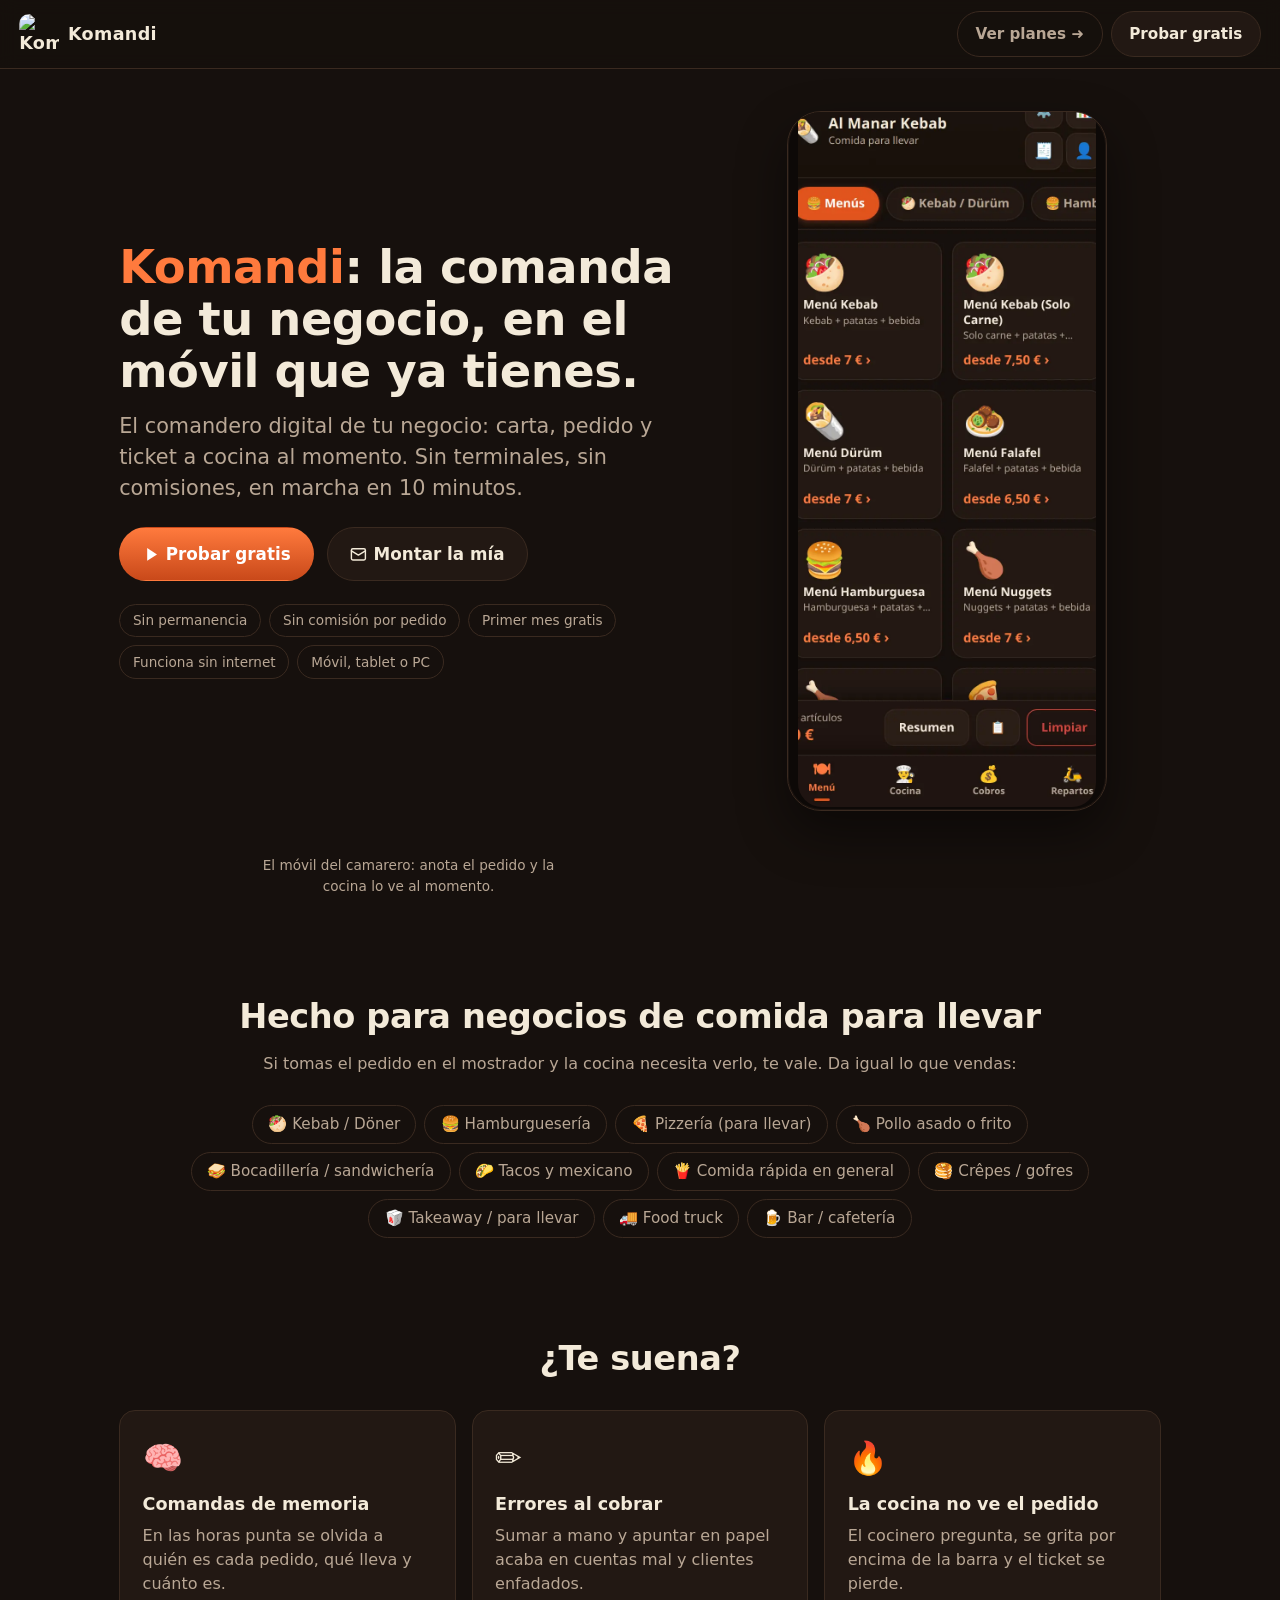
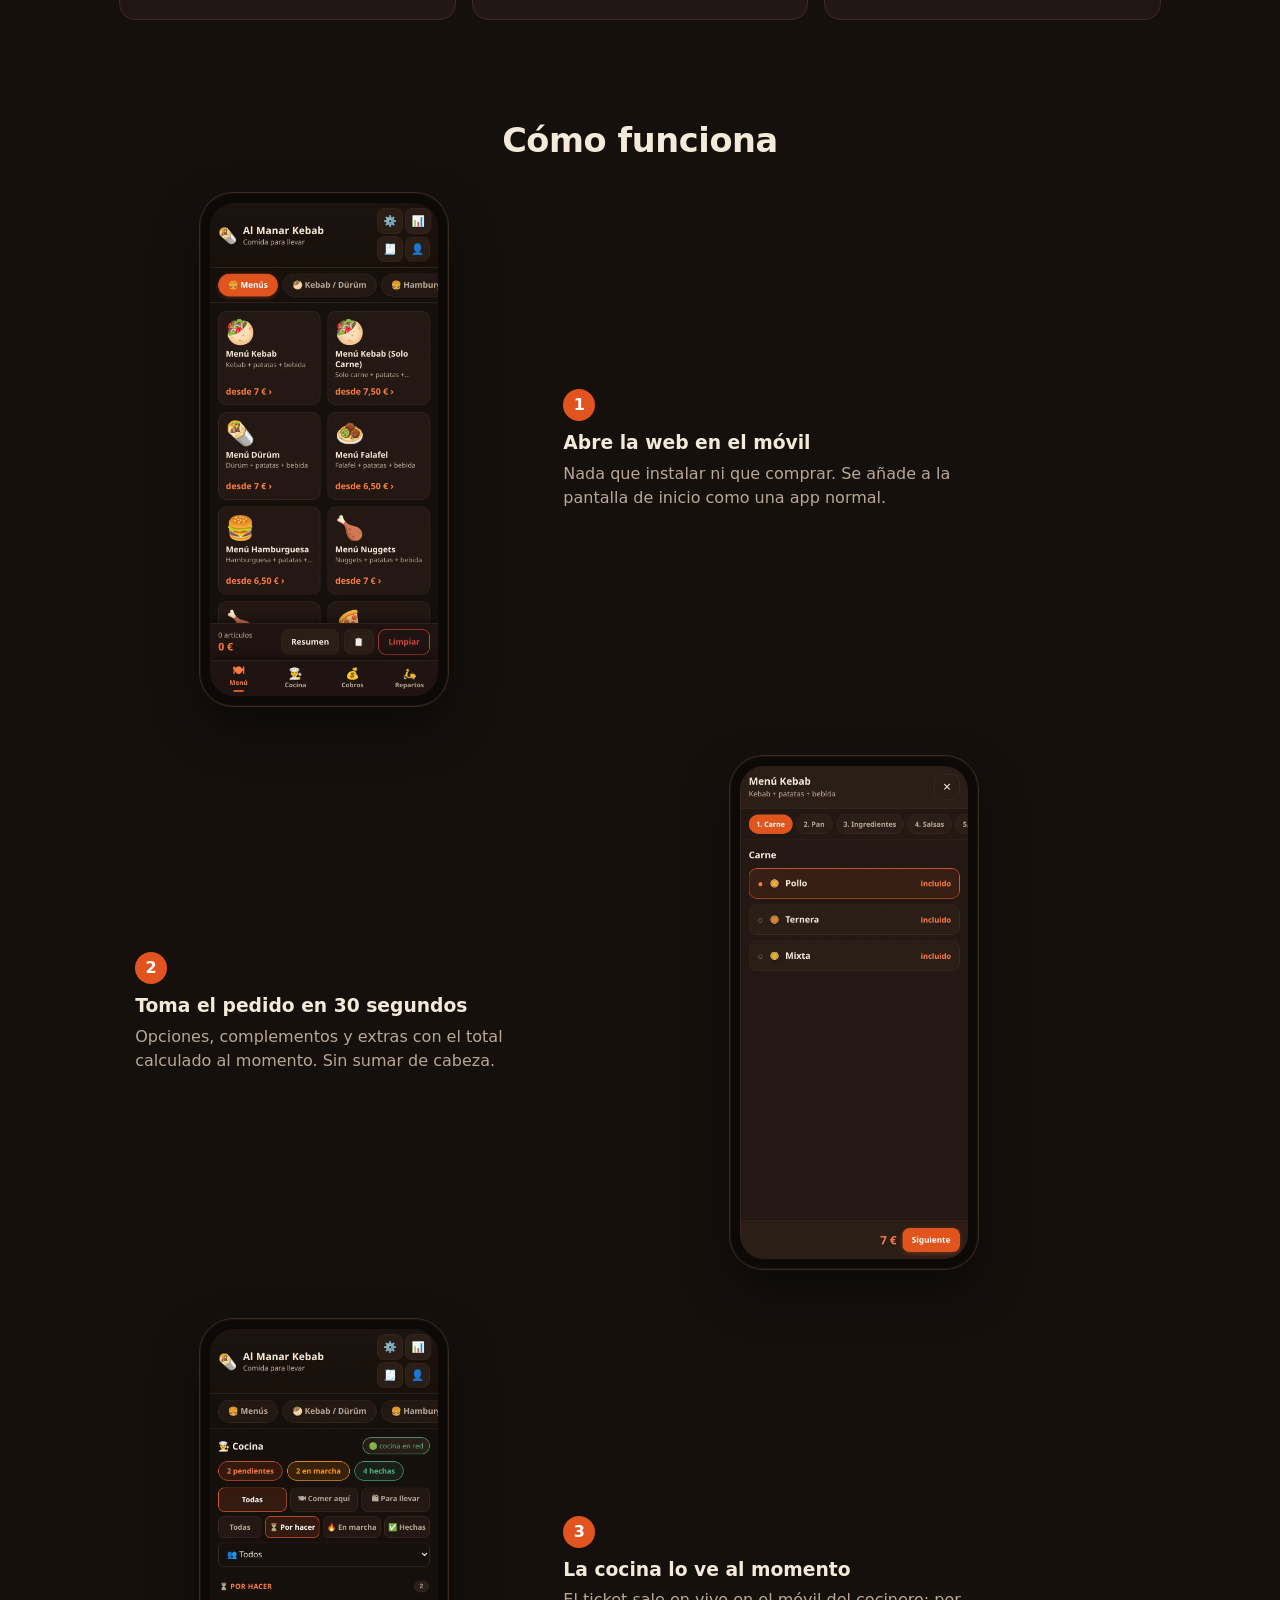
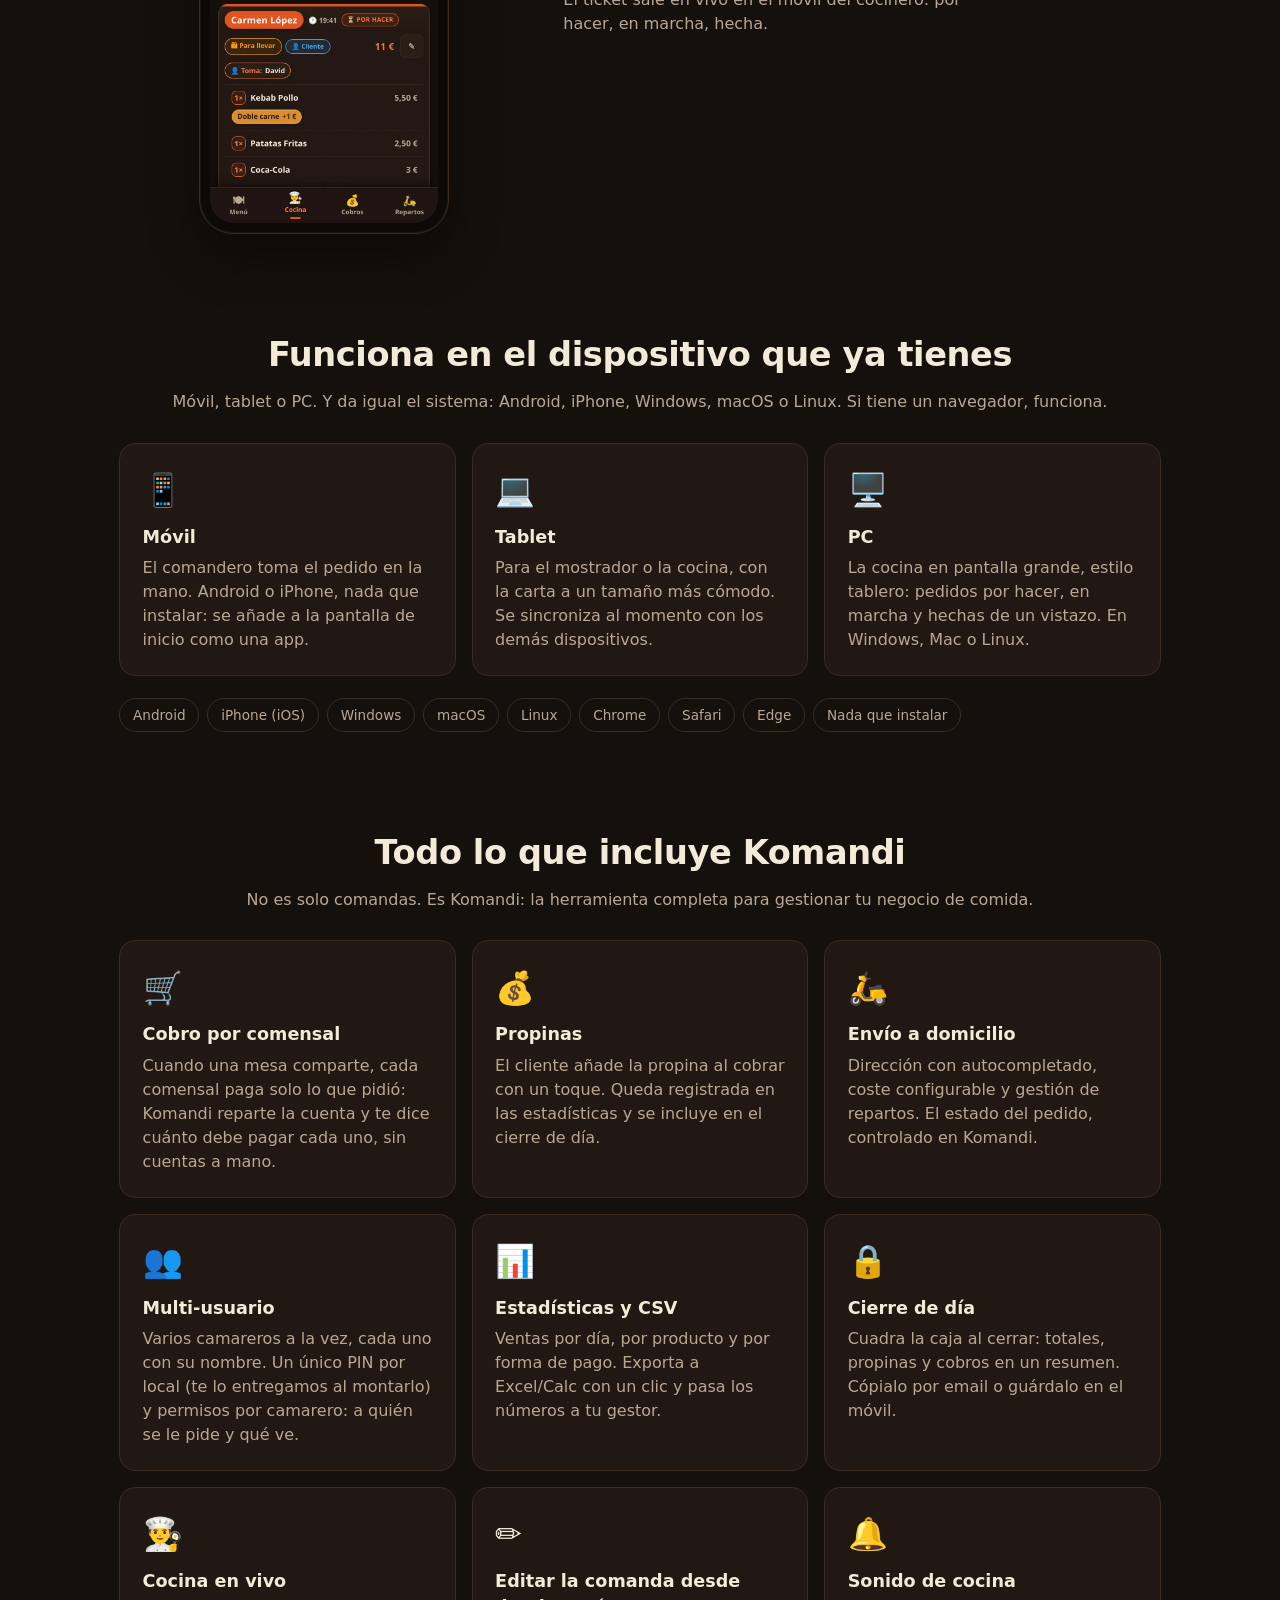
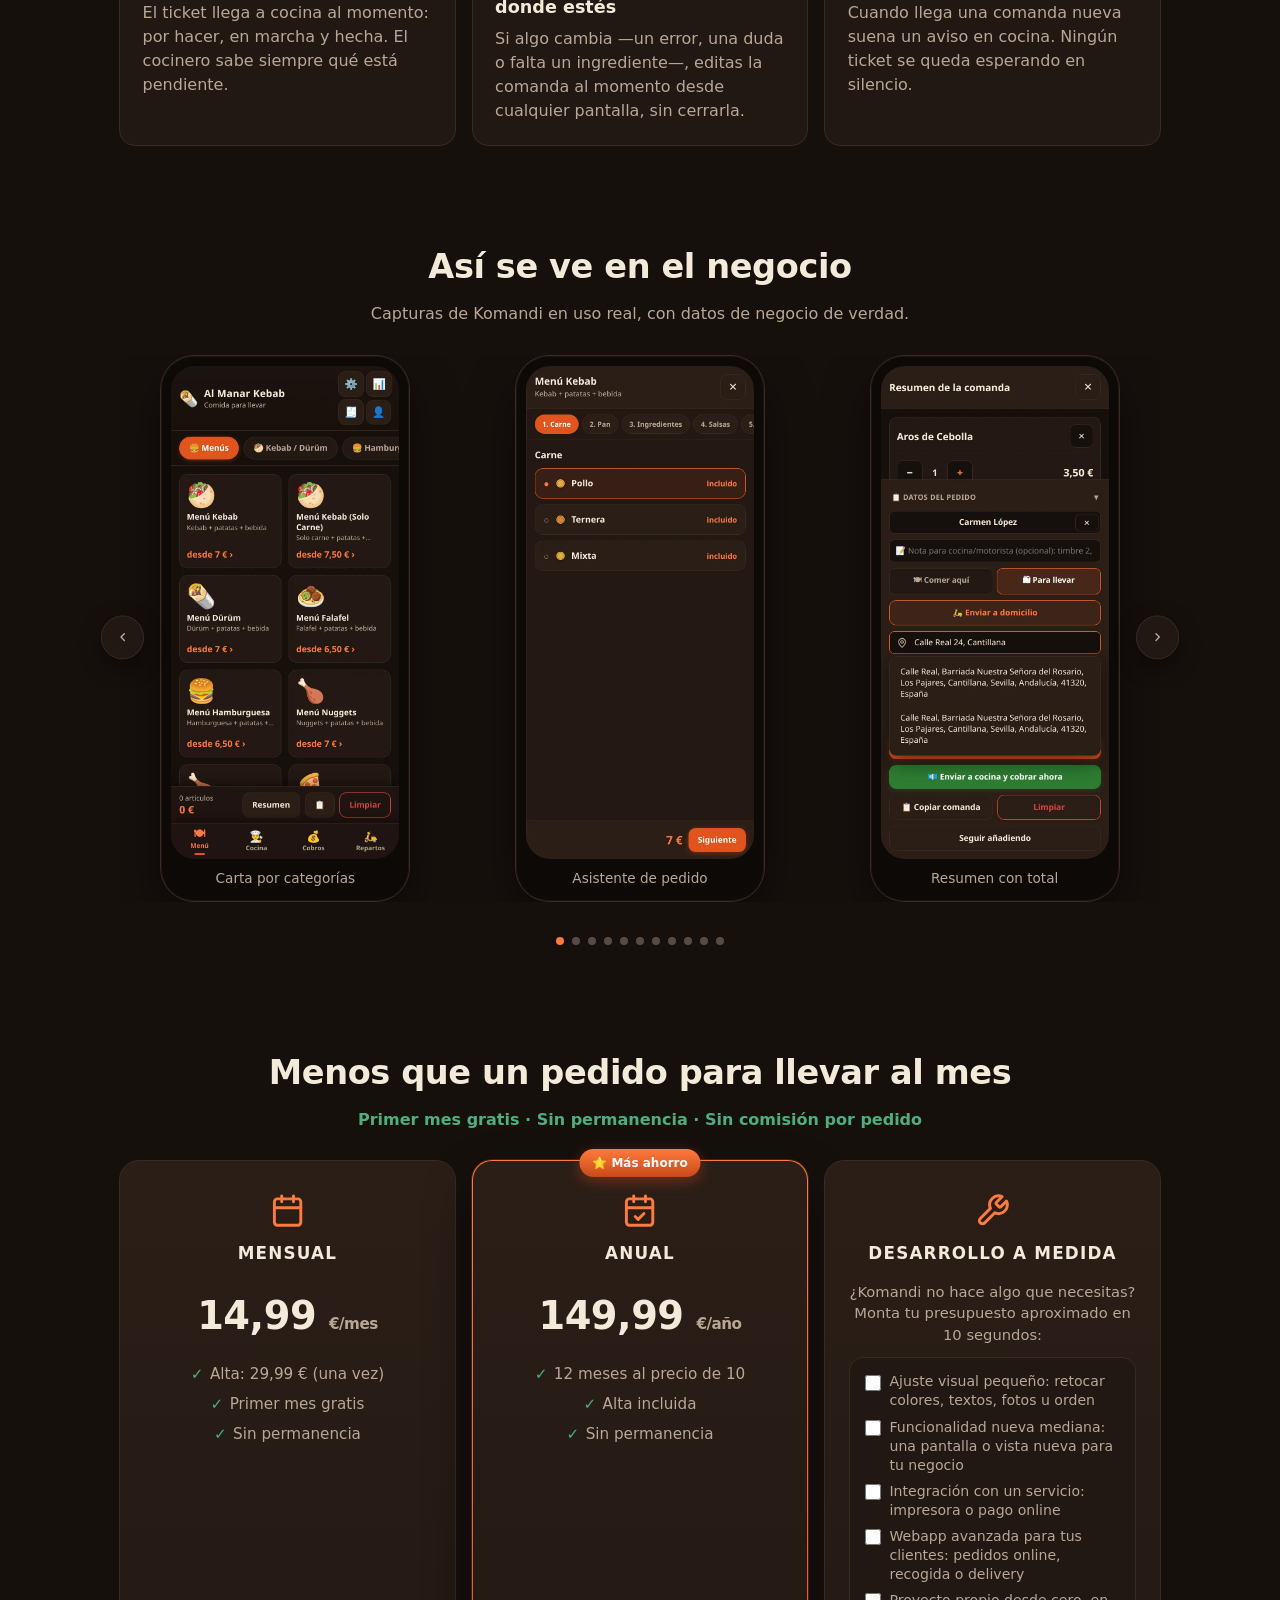
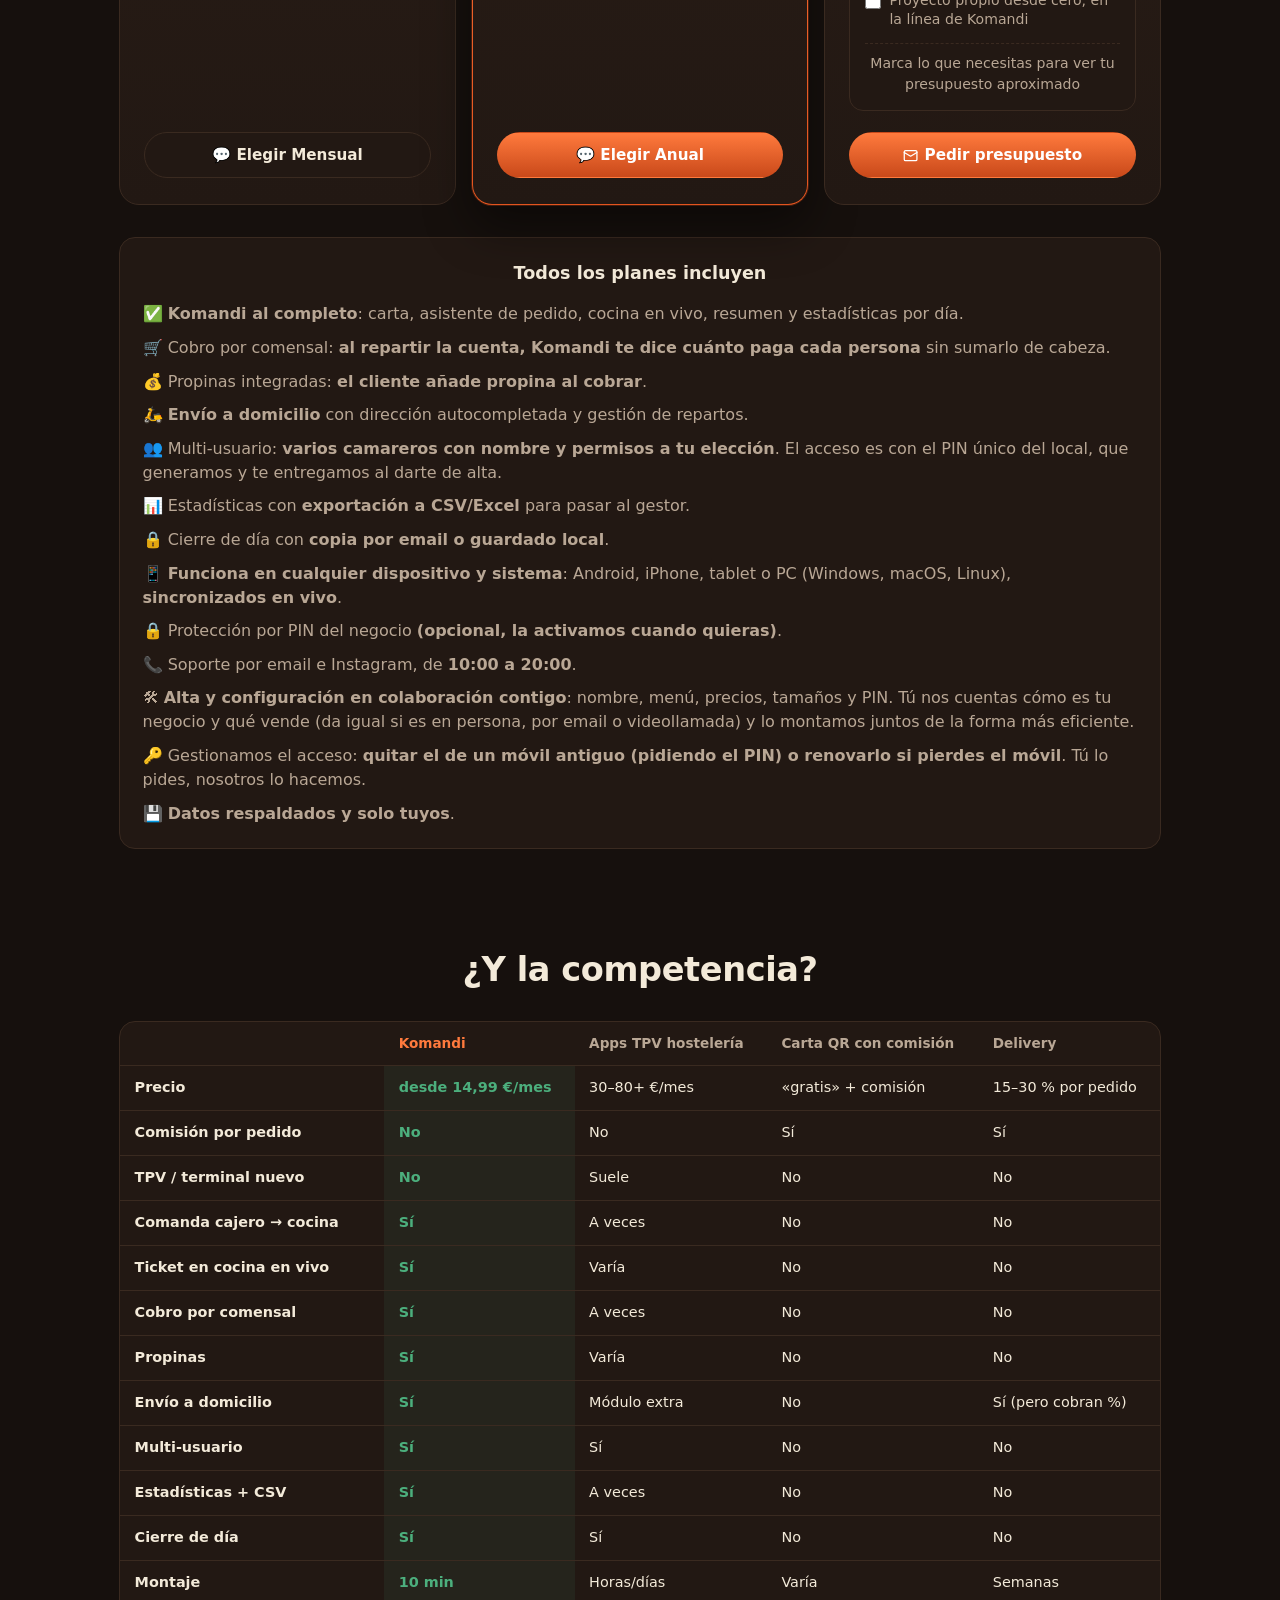
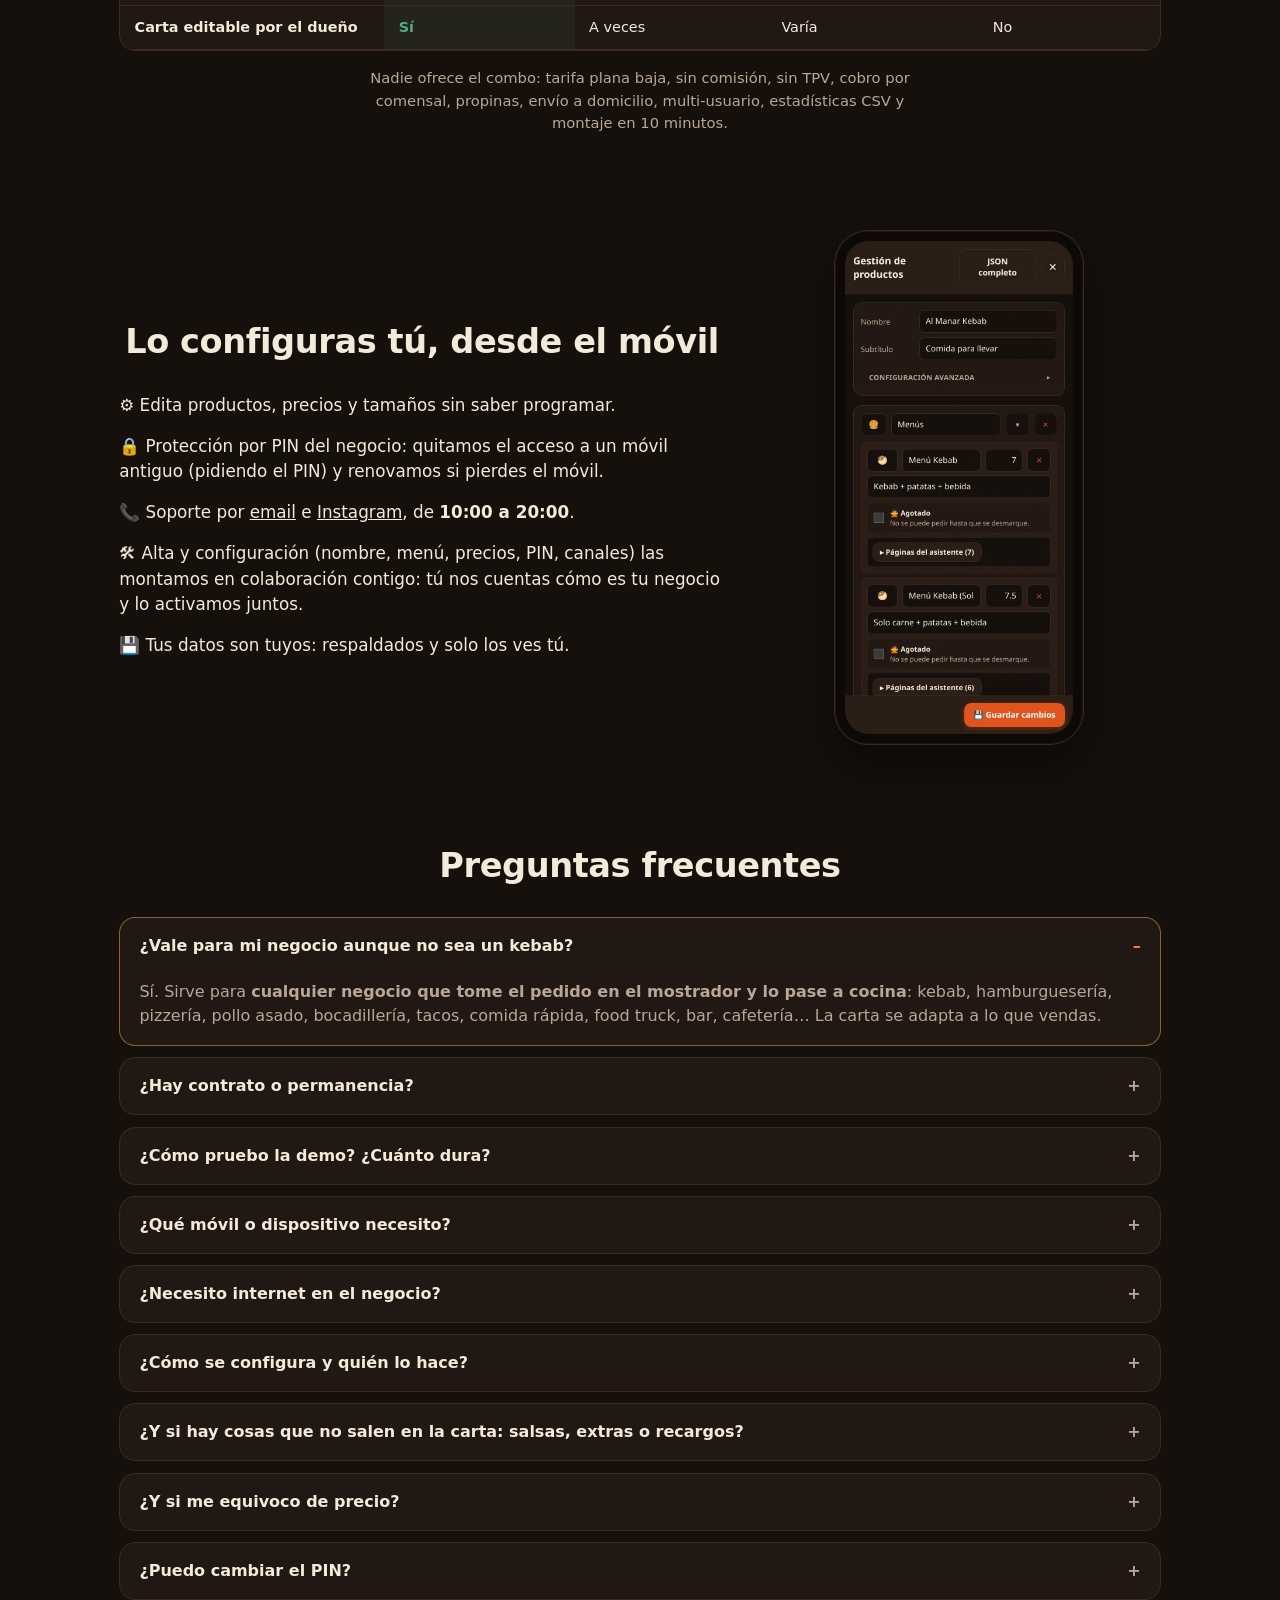
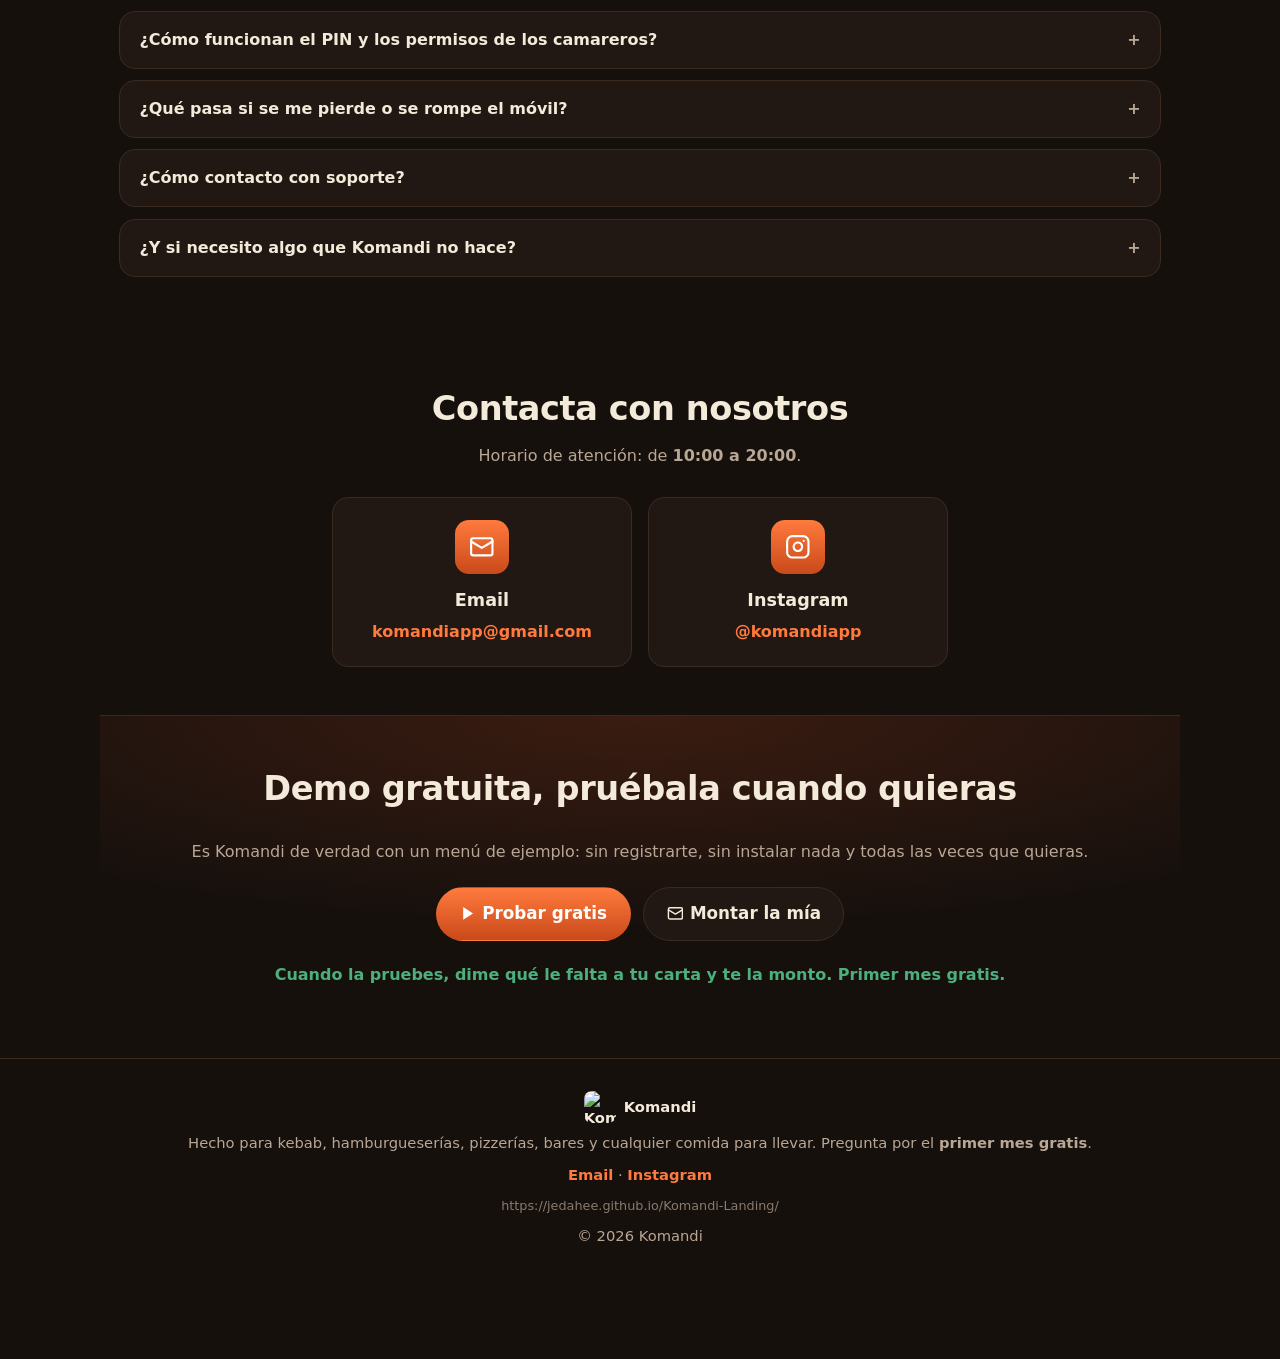
==== index.html @ 66a8d63b "fix(landing): el marco recorta arriba (~40px, tapa barra de estado) y apenas abajo (~8px); la frase " ====
<!DOCTYPE html>
<html lang="es">
<head>
<meta charset="utf-8">
<meta name="viewport" content="width=device-width, initial-scale=1">
<meta name="description" content="Komandi: app de comandas para comida para llevar — kebab, hamburgueserías, pizzerías, bares y más. Pide desde el móvil que ya tienes, la cocina ve el ticket al momento. Sin terminales, sin comisiones, 1er mes gratis. Planes desde 14,99 €/mes.">
<meta name="theme-color" content="#16100d">
<meta name="robots" content="index, follow, max-image-preview:large">
<meta name="author" content="Komandi">
<title>Komandi · Comandas de tu negocio en el móvil que ya tienes</title>
<link rel="manifest" href="manifest.webmanifest">
<meta name="mobile-web-app-capable" content="yes">
<meta name="apple-mobile-web-app-capable" content="yes">
<meta name="apple-mobile-web-app-status-bar-style" content="black-translucent">
<meta name="apple-mobile-web-app-title" content="Komandi">
<meta property="og:type" content="product">
<meta property="og:site_name" content="Komandi">
<meta property="og:locale" content="es_ES">
<meta property="og:title" content="Komandi · Comandas de tu negocio en el móvil que ya tienes">
<meta property="og:description" content="App de comandas para comercios de barrio: kebab, hamburgueserías, pizzerías, bares. Carta, pedido y ticket a cocina al momento. Sin terminales, sin comisiones, primer mes gratis. Planes desde 14,99 €/mes.">
<meta property="og:url" content="https://jedahee.github.io/Komandi-Landing/">
<meta property="og:image" content="https://jedahee.github.io/Komandi-Landing/assets/logo-big.png">
<meta property="og:image:width" content="512">
<meta property="og:image:height" content="512">
<meta property="og:image:alt" content="Logo de Komandi: app de comandas para kebab, hamburgueserías, pizzerías y bares">
<meta property="og:price:amount" content="14.99">
<meta property="og:price:currency" content="EUR">
<meta property="og:product:availability" content="in stock">
<meta name="twitter:card" content="summary">
<meta name="twitter:title" content="Komandi · Comandas de tu negocio en el móvil que ya tienes">
<meta name="twitter:description" content="App de comandas para kebab, hamburgueserías, pizzerías, bares. Sin terminales, sin comisiones, primer mes gratis. Planes desde 14,99 €/mes.">
<meta name="twitter:image" content="https://jedahee.github.io/Komandi-Landing/assets/logo-big.png">
<meta name="twitter:image:alt" content="Logo de Komandi: app de comandas para kebab, hamburgueserías, pizzerías y bares">
<link rel="canonical" href="https://jedahee.github.io/Komandi-Landing/">
<link rel="alternate" hreflang="es" href="https://jedahee.github.io/Komandi-Landing/">
<link rel="alternate" hreflang="x-default" href="https://jedahee.github.io/Komandi-Landing/">
<link rel="icon" type="image/png" sizes="192x192" href="assets/favicon.png">
<link rel="apple-touch-icon" href="assets/favicon.png">
<link rel="stylesheet" href="styles.css">
<link rel="stylesheet" href="assets/vendor/swiper/swiper-bundle.min.css">
<script type="application/ld+json">
{
  "@context": "https://schema.org",
  "@graph": [
    {
      "@type": "WebSite",
      "@id": "https://jedahee.github.io/Komandi-Landing/#website",
      "url": "https://jedahee.github.io/Komandi-Landing/",
      "name": "Komandi",
      "description": "App de comandas para comida para llevar: kebab, hamburgueserías, pizzerías, bares y más.",
      "inLanguage": "es"
    },
    {
      "@type": "Organization",
      "@id": "https://jedahee.github.io/Komandi-Landing/#organizacion",
      "name": "Komandi",
      "url": "https://jedahee.github.io/Komandi-Landing/",
      "logo": "https://jedahee.github.io/Komandi-Landing/assets/logo.png",
      "contactPoint": [
        {
          "@type": "ContactPoint",
          "contactType": "sales",
          "email": "komandiapp@gmail.com",
          "availableLanguage": ["es"]
        }
      ]
    },
    {
      "@type": "SoftwareApplication",
      "@id": "https://jedahee.github.io/Komandi-Landing/#app",
      "name": "Komandi",
      "applicationCategory": "BusinessApplication",
      "operatingSystem": "Android, iOS, Windows, macOS, Linux",
      "browserRequirements": "Requiere un navegador web moderno",
      "description": "App de comandas para negocios de comida para llevar: kebab, hamburgueserías, pizzerías, bares. Carta, asistente de pedido, cocina en vivo, resumen y estadísticas por día.",
      "offers": {
        "@type": "Offer",
        "price": "14.99",
        "priceCurrency": "EUR",
        "priceValidUntil": "2027-12-31",
        "availability": "https://schema.org/InStock"
      }
    },
    {
      "@type": "Product",
      "@id": "https://jedahee.github.io/Komandi-Landing/#producto",
      "name": "Komandi — comandas para tu negocio",
      "description": "App de comandas para kebab, hamburgueserías, pizzerías, bares. Carta, pedido y ticket a cocina al momento. Sin terminales, sin comisiones, primer mes gratis.",
      "image": "https://jedahee.github.io/Komandi-Landing/assets/logo.png",
      "brand": { "@type": "Brand", "name": "Komandi" },
      "offers": {
        "@type": "AggregateOffer",
        "priceCurrency": "EUR",
        "lowPrice": "14.99",
        "highPrice": "149.99",
        "offerCount": "2",
        "availability": "https://schema.org/InStock",
        "priceValidUntil": "2027-12-31",
        "offers": [
          {
            "@type": "Offer",
            "name": "Plan Mensual",
            "price": "14.99",
            "priceCurrency": "EUR",
            "priceValidUntil": "2027-12-31",
            "availability": "https://schema.org/InStock",
            "description": "14,99 €/mes, alta 29,99 € una vez, primer mes gratis, sin permanencia."
          },
          {
            "@type": "Offer",
            "name": "Plan Anual",
            "price": "149.99",
            "priceCurrency": "EUR",
            "priceValidUntil": "2027-12-31",
            "availability": "https://schema.org/InStock",
            "description": "149,99 €/año: 12 meses al precio de 10, alta incluida, sin permanencia."
          }
        ]
      }
    },
    {
      "@type": "FAQPage",
      "@id": "https://jedahee.github.io/Komandi-Landing/#faq",
      "mainEntity": [
        {
          "@type": "Question",
          "name": "¿Vale para mi negocio aunque no sea un kebab?",
          "acceptedAnswer": { "@type": "Answer", "text": "Sí. Sirve para cualquier negocio que tome el pedido en el mostrador y lo pase a cocina: kebab, hamburguesería, pizzería, pollo asado, bocadillería, tacos, comida rápida, food truck, bar, cafetería… La carta se adapta a lo que vendas." }
        },
        {
          "@type": "Question",
          "name": "¿Cómo pruebo la demo? ¿Cuánto dura?",
          "acceptedAnswer": { "@type": "Answer", "text": "Es una demo gratuita sin caducidad: entras cuando quieras, es Komandi real con un menú de ejemplo, funciona en el móvil, la tablet o el PC y no hay que registrarse. Cuando te guste, la montamos con tu carta." }
        },
        {
          "@type": "Question",
          "name": "¿Necesito internet en el negocio?",
          "acceptedAnswer": { "@type": "Answer", "text": "No para lo básico. Komandi funciona en modo local sin conexión: la carta, el pedido y el resumen siguen funcionando. Con internet, las pantallas de cajero y cocina se sincronizan en vivo. Si la cocina está en otro dispositivo y no hay red, las comandas quedan guardadas en el de caja hasta que vuelva la conexión." }
        },
        {
          "@type": "Question",
          "name": "¿Qué móvil o dispositivo necesito?",
          "acceptedAnswer": { "@type": "Answer", "text": "Cualquiera con Chrome, Safari o Edge: Android, iPhone, tablet, o un PC con Windows, macOS o Linux. Se abre en el navegador y se añade a la pantalla de inicio como una app normal, sin pasar por la tienda de aplicaciones." }
        },
        {
          "@type": "Question",
          "name": "¿Cómo se configura y quién lo hace?",
          "acceptedAnswer": { "@type": "Answer", "text": "Al darte de alta montamos todo contigo: nombre, menú, precios, tamaños, PIN y enlaces. Tú nos cuentas qué vende tu negocio (en persona si podemos acercarnos, o por email o videollamada si estás lejos) y te ayudamos a dejarlo bien montado. Después, el menú lo editas tú mismo desde el ⚙️ del móvil. Para activar opciones de configuración (cambiar el PIN, quitar el acceso a un móvil, renovar por pérdida…), nos lo pides y lo hacemos al momento." }
        },
        {
          "@type": "Question",
          "name": "¿Y si hay cosas que no salen en la carta: salsas, extras o recargos?",
          "acceptedAnswer": { "@type": "Answer", "text": "Es lo habitual. En la carta no siempre aparecen todas las opciones posibles (salsas que se cobran, complementos, tamaños con recargo…), y ahí es donde más ayuda hace falta. Por eso el montaje lo hacemos juntos: te preguntamos por esas cosas que no están escritas, las reflejamos en Komandi y cobras todo lo que cobras en el mostrador. Si tienes dudas sobre cómo montar algo, te guiamos paso a paso." }
        },
        {
          "@type": "Question",
          "name": "¿Y si me equivoco de precio?",
          "acceptedAnswer": { "@type": "Answer", "text": "Lo cambias en 10 segundos desde el ⚙️ del móvil y la carta se actualiza al momento en todas las pantallas." }
        },
        {
          "@type": "Question",
          "name": "¿Puedo cambiar el PIN?",
          "acceptedAnswer": { "@type": "Answer", "text": "Sí, cuando quieras. Además revocamos el acceso de los móviles antiguos al instante, pidiendo el PIN." }
        },
        {
          "@type": "Question",
          "name": "¿Cómo funcionan el PIN y los permisos de los camareros?",
          "acceptedAnswer": { "@type": "Answer", "text": "Cada negocio tiene un único PIN, el código del local. Se genera automáticamente al darte de alta y te lo entregamos nosotros: tú decides con quién compartirlo (normalmente los empleados) para que puedan entrar. Además hay permisos por camarero: eliges a quién se le pide el PIN para abrir páginas sensibles como Estadísticas o Cobros, y a quién no, para que unos entren directos a trabajar mientras otros no pueden ver esas secciones." }
        },
        {
          "@type": "Question",
          "name": "¿Qué pasa si se me pierde o se rompe el móvil?",
          "acceptedAnswer": { "@type": "Answer", "text": "Nada. Los datos están respaldados. Nos pides la renovación, quitamos el acceso al móvil perdido y abres otro móvil con el PIN de la tienda." }
        },
        {
          "@type": "Question",
          "name": "¿Cómo contacto con soporte?",
          "acceptedAnswer": { "@type": "Answer", "text": "Por email o Instagram en horario de 10:00 a 20:00. Contestamos rápido y en español." }
        },
        {
          "@type": "Question",
          "name": "¿Y si necesito algo que Komandi no hace?",
          "acceptedAnswer": { "@type": "Answer", "text": "Te hacemos presupuesto aparte. Cuéntanos qué necesitas por email, lo valoramos y te damos un presupuesto cerrado antes de empezar. En la tarjeta de precios tienes una calculadora con un presupuesto aproximado." }
        },
        {
          "@type": "Question",
          "name": "¿Hay contrato o permanencia?",
          "acceptedAnswer": { "@type": "Answer", "text": "No. Sin permanencia, sin comisión por pedido y el primer mes es gratis." }
        }
      ]
    }
  ]
}
</script>
</head>
<body>

<a class="saltar" href="#precios">Saltar al contenido</a>

<header class="cab">
  <nav class="cab-nav" aria-label="Principal">
    <a class="brand" href="#inicio">
      <img src="assets/logo.png" alt="Komandi" width="40" height="40">
      <span id="nombre-marca">Komandi</span>
    </a>
    <div class="cab-ctas">
      <a class="btn btn-borde cab-planes" href="#precios">Ver planes ➜</a>
      <a class="btn" data-demo>Probar gratis</a>
    </div>
  </nav>
</header>

<!-- 1 · Hero -->
<section class="hero" id="inicio">
  <div class="hero-texto reveal-grupo">
    <h1 class="reveal"><span class="hero-marca">Komandi</span>: la comanda de tu negocio, en el móvil que ya tienes.</h1>
    <p class="sub reveal">El comandero digital de tu negocio: carta, pedido y ticket a cocina al momento. Sin terminales, sin comisiones, en marcha en 10 minutos.</p>
    <div class="ctas reveal">
      <a class="btn btn-primario btn-lg" data-demo><svg class="ico" viewBox="0 0 24 24" fill="currentColor" aria-hidden="true"><polygon points="6 3 20 12 6 21 6 3"></polygon></svg> Probar gratis</a>
      <a class="btn btn-borde btn-lg" data-email><svg class="ico" viewBox="0 0 24 24" fill="none" stroke="currentColor" stroke-width="2" stroke-linecap="round" stroke-linejoin="round" aria-hidden="true"><rect x="2" y="4" width="20" height="16" rx="2"></rect><path d="m22 7-10 6L2 7"></path></svg> Montar la mía</a>
    </div>
    <ul class="chips reveal" aria-label="Ventajas">
      <li>Sin permanencia</li>
      <li>Sin comisión por pedido</li>
      <li>Primer mes gratis</li>
      <li>Funciona sin internet</li>
      <li>Móvil, tablet o PC</li>
    </ul>
  </div>
  <figure class="tel hero-tel reveal">
    <video autoplay muted loop playsinline preload="auto"
           poster="assets/capturas/01-carta.webp?v=20260913"
           aria-label="Vídeo de demostración de Komandi: tomar un pedido en un móvil">
      <source src="assets/video/komandi-demo.mp4?v=20260916" type="video/mp4">
    </video>
  </figure>
  <p class="hero-tel-pie">El móvil del camarero: anota el pedido y la cocina lo ve al momento.</p>
</section>

<!-- 2 · Para qué negocios -->
<section class="seccion" id="negocios">
  <h2 class="reveal">Hecho para negocios de comida para llevar</h2>
  <p class="introduccion reveal">Si tomas el pedido en el mostrador y la cocina necesita verlo, te vale. Da igual lo que vendas:</p>
  <ul class="chips negocios reveal" aria-label="Tipos de negocio compatibles">
    <li>🥙 Kebab / Döner</li>
    <li>🍔 Hamburguesería</li>
    <li>🍕 Pizzería (para llevar)</li>
    <li>🍗 Pollo asado o frito</li>
    <li>🥪 Bocadillería / sandwichería</li>
    <li>🌮 Tacos y mexicano</li>
    <li>🍟 Comida rápida en general</li>
    <li>🥞 Crêpes / gofres</li>
    <li>🥡 Takeaway / para llevar</li>
    <li>🚚 Food truck</li>
    <li>🍺 Bar / cafetería</li>
  </ul>
</section>

<!-- 3 · Problema -->
<section class="seccion" id="problema">
  <h2>¿Te suena?</h2>
  <div class="grid3 reveal-grupo">
    <article class="card reveal">
      <div class="emoji">🧠</div>
      <h3>Comandas de memoria</h3>
      <p>En las horas punta se olvida a quién es cada pedido, qué lleva y cuánto es.</p>
    </article>
    <article class="card reveal">
      <div class="emoji">✏️</div>
      <h3>Errores al cobrar</h3>
      <p>Sumar a mano y apuntar en papel acaba en cuentas mal y clientes enfadados.</p>
    </article>
    <article class="card reveal">
      <div class="emoji">🔥</div>
      <h3>La cocina no ve el pedido</h3>
      <p>El cocinero pregunta, se grita por encima de la barra y el ticket se pierde.</p>
    </article>
  </div>
</section>

<!-- 4 · Cómo funciona -->
<section class="seccion" id="como">
  <h2>Cómo funciona</h2>
  <div class="pasos reveal-grupo">
    <article class="paso reveal">
      <figure class="tel">
        <img src="assets/capturas/01-carta.webp?v=20260913" alt="Pantalla de la carta por categorías" loading="lazy">
      </figure>
      <div class="paso-texto">
        <span class="paso-num">1</span>
        <h3>Abre la web en el móvil</h3>
        <p>Nada que instalar ni que comprar. Se añade a la pantalla de inicio como una app normal.</p>
      </div>
    </article>
    <article class="paso reveal">
      <figure class="tel">
        <img src="assets/capturas/02-wizard.webp?v=20260913" alt="Asistente de pedido: tamaño, carne y extras" loading="lazy">
      </figure>
      <div class="paso-texto">
        <span class="paso-num">2</span>
        <h3>Toma el pedido en 30 segundos</h3>
        <p>Opciones, complementos y extras con el total calculado al momento. Sin sumar de cabeza.</p>
      </div>
    </article>
    <article class="paso reveal">
      <figure class="tel">
        <img src="assets/capturas/04-cocina.webp?v=20260913" alt="Pestaña Cocina con tickets: por hacer, en marcha y completadas" loading="lazy">
      </figure>
      <div class="paso-texto">
        <span class="paso-num">3</span>
        <h3>La cocina lo ve al momento</h3>
        <p>El ticket sale en vivo en el móvil del cocinero: por hacer, en marcha, hecha.</p>
      </div>
    </article>
  </div>
</section>

<!-- 5 · Funciona en cualquier dispositivo -->
<section class="seccion" id="dispositivos">
  <h2>Funciona en el dispositivo que ya tienes</h2>
  <p class="introduccion">Móvil, tablet o PC. Y da igual el sistema: Android, iPhone, Windows, macOS o Linux. Si tiene un navegador, funciona.</p>
  <div class="grid3 reveal-grupo">
    <article class="card reveal">
      <div class="emoji">📱</div>
      <h3>Móvil</h3>
      <p>El comandero toma el pedido en la mano. Android o iPhone, nada que instalar: se añade a la pantalla de inicio como una app.</p>
    </article>
    <article class="card reveal">
      <div class="emoji">💻</div>
      <h3>Tablet</h3>
      <p>Para el mostrador o la cocina, con la carta a un tamaño más cómodo. Se sincroniza al momento con los demás dispositivos.</p>
    </article>
    <article class="card reveal">
      <div class="emoji">🖥️</div>
      <h3>PC</h3>
      <p>La cocina en pantalla grande, estilo tablero: pedidos por hacer, en marcha y hechas de un vistazo. En Windows, Mac o Linux.</p>
    </article>
  </div>
  <ul class="chips" aria-label="Compatibilidad de sistemas y navegadores">
    <li>Android</li>
    <li>iPhone (iOS)</li>
    <li>Windows</li>
    <li>macOS</li>
    <li>Linux</li>
    <li>Chrome</li>
    <li>Safari</li>
    <li>Edge</li>
    <li>Nada que instalar</li>
  </ul>
</section>

<!-- 5b · Todo lo que incluye -->
<section class="seccion" id="features">
  <h2>Todo lo que incluye Komandi</h2>
  <p class="introduccion">No es solo comandas. Es Komandi: la herramienta completa para gestionar tu negocio de comida.</p>
  <div class="grid3 features-grid reveal-grupo">
    <article class="card feature-card reveal">
      <div class="emoji">🛒</div>
      <h3>Cobro por comensal</h3>
      <p>Cuando una mesa comparte, cada comensal paga solo lo que pidió: Komandi reparte la cuenta y te dice cuánto debe pagar cada uno, sin cuentas a mano.</p>
    </article>
    <article class="card feature-card reveal">
      <div class="emoji">💰</div>
      <h3>Propinas</h3>
      <p>El cliente añade la propina al cobrar con un toque. Queda registrada en las estadísticas y se incluye en el cierre de día.</p>
    </article>
    <article class="card feature-card reveal">
      <div class="emoji">🛵</div>
      <h3>Envío a domicilio</h3>
      <p>Dirección con autocompletado, coste configurable y gestión de repartos. El estado del pedido, controlado en Komandi.</p>
    </article>
    <article class="card feature-card reveal">
      <div class="emoji">👥</div>
      <h3>Multi-usuario</h3>
      <p>Varios camareros a la vez, cada uno con su nombre. Un único PIN por local (te lo entregamos al montarlo) y permisos por camarero: a quién se le pide y qué ve.</p>
    </article>
    <article class="card feature-card reveal">
      <div class="emoji">📊</div>
      <h3>Estadísticas y CSV</h3>
      <p>Ventas por día, por producto y por forma de pago. Exporta a Excel/Calc con un clic y pasa los números a tu gestor.</p>
    </article>
    <article class="card feature-card reveal">
      <div class="emoji">🔒</div>
      <h3>Cierre de día</h3>
      <p>Cuadra la caja al cerrar: totales, propinas y cobros en un resumen. Cópialo por email o guárdalo en el móvil.</p>
    </article>
    <article class="card feature-card reveal">
      <div class="emoji">👨‍🍳</div>
      <h3>Cocina en vivo</h3>
      <p>El ticket llega a cocina al momento: por hacer, en marcha y hecha. El cocinero sabe siempre qué está pendiente.</p>
    </article>
    <article class="card feature-card reveal">
      <div class="emoji">✏️</div>
      <h3>Editar la comanda desde donde estés</h3>
      <p>Si algo cambia —un error, una duda o falta un ingrediente—, editas la comanda al momento desde cualquier pantalla, sin cerrarla.</p>
    </article>
    <article class="card feature-card reveal">
      <div class="emoji">🔔</div>
      <h3>Sonido de cocina</h3>
      <p>Cuando llega una comanda nueva suena un aviso en cocina. Ningún ticket se queda esperando en silencio.</p>
    </article>
  </div>
</section>

<!-- 6 · Capturas -->
<section class="seccion" id="capturas">
  <h2>Así se ve en el negocio</h2>
  <p class="introduccion">Capturas de Komandi en uso real, con datos de negocio de verdad.</p>
  <div class="galeria reveal">
    <div class="swiper" data-galeria>
      <div class="swiper-wrapper">
      <div class="swiper-slide">
        <figure class="tel">
          <img src="assets/capturas/01-carta.webp?v=20260913" alt="Carta por categorías" loading="lazy">
          <figcaption>Carta por categorías</figcaption>
        </figure>
      </div>
      <div class="swiper-slide">
        <figure class="tel">
          <img src="assets/capturas/02-wizard.webp?v=20260913" alt="Asistente de tamaño y carne" loading="lazy">
          <figcaption>Asistente de pedido</figcaption>
        </figure>
      </div>
      <div class="swiper-slide">
        <figure class="tel">
          <img src="assets/capturas/03-resumen.webp?v=20260913" alt="Resumen de la comanda con total" loading="lazy">
          <figcaption>Resumen con total</figcaption>
        </figure>
      </div>
      <div class="swiper-slide">
        <figure class="tel">
          <img src="assets/capturas/04-cocina.webp?v=20260913" alt="Cocina con tickets en vivo" loading="lazy">
          <figcaption>Ticket en vivo en cocina</figcaption>
        </figure>
      </div>
      <div class="swiper-slide">
        <figure class="tel">
          <img src="assets/capturas/05-admin.webp?v=20260913" alt="Edición de precios y productos" loading="lazy">
          <figcaption>Editar precios desde el móvil</figcaption>
        </figure>
      </div>
      <div class="swiper-slide">
        <figure class="tel">
          <img src="assets/capturas/06-pin.webp?v=20260913" alt="Pantalla de PIN de la tienda" loading="lazy">
          <figcaption>Acceso protegido por PIN</figcaption>
        </figure>
      </div>
      <div class="swiper-slide">
        <figure class="tel">
          <img src="assets/capturas/07-estadisticas.webp?v=20260913" alt="Estadísticas de ventas del día" loading="lazy">
          <figcaption>Estadísticas de ventas</figcaption>
        </figure>
      </div>
      <div class="swiper-slide">
        <figure class="tel">
          <img src="assets/capturas/08-cobros.webp?v=20260913" alt="Cuentas pendientes de cobro" loading="lazy">
          <figcaption>Cuentas pendientes de cobro</figcaption>
        </figure>
      </div>
      <div class="swiper-slide">
        <figure class="tel">
          <img src="assets/capturas/09-repartos.webp?v=20260913" alt="Repartos a domicilio por entregar" loading="lazy">
          <figcaption>Repartos a domicilio</figcaption>
        </figure>
      </div>
      <div class="swiper-slide">
        <figure class="tel">
          <img src="assets/capturas/10-comensal.webp?v=20260913" alt="Cobro por comensal: la cuenta repartida entre personas" loading="lazy">
          <figcaption>Cobro por comensal</figcaption>
        </figure>
      </div>
      <div class="swiper-slide">
        <figure class="tel">
          <img src="assets/capturas/11-cierre-dia.webp?v=20260913" alt="Cierre de día con resumen de caja" loading="lazy">
          <figcaption>Cierre de día</figcaption>
        </figure>
      </div>
    </div>
  </div>
    <div class="swiper-pagination"></div>
    <button class="galeria-flecha galeria-prev" type="button" aria-label="Captura anterior">
      <svg class="ico" viewBox="0 0 24 24" fill="none" stroke="currentColor" stroke-width="2.5" stroke-linecap="round" stroke-linejoin="round" aria-hidden="true"><polyline points="15 18 9 12 15 6"></polyline></svg>
    </button>
    <button class="galeria-flecha galeria-next" type="button" aria-label="Captura siguiente">
      <svg class="ico" viewBox="0 0 24 24" fill="none" stroke="currentColor" stroke-width="2.5" stroke-linecap="round" stroke-linejoin="round" aria-hidden="true"><polyline points="9 18 15 12 9 6"></polyline></svg>
    </button>
  </div>
</section>

<!-- 7 · Precios -->
<section class="seccion" id="precios">
  <h2>Menos que un pedido para llevar al mes</h2>
  <p class="banner">Primer mes gratis · Sin permanencia · Sin comisión por pedido</p>
  <div class="grid3 precios reveal-grupo">
    <article class="card plan reveal">
      <span class="plan-ico"><svg class="ico" viewBox="0 0 24 24" fill="none" stroke="currentColor" stroke-width="2" stroke-linecap="round" stroke-linejoin="round" aria-hidden="true"><rect x="3" y="4" width="18" height="18" rx="2"></rect><line x1="16" y1="2" x2="16" y2="6"></line><line x1="8" y1="2" x2="8" y2="6"></line><line x1="3" y1="10" x2="21" y2="10"></line></svg></span>
      <h3>Mensual</h3>
      <p class="precio">14,99 <span>€/mes</span></p>
      <ul>
        <li>Alta: 29,99 € (una vez)</li>
        <li>Primer mes gratis</li>
        <li>Sin permanencia</li>
      </ul>
      <a class="btn btn-borde btn-ancho" data-plan="mensual">💬 Elegir Mensual</a>
    </article>
    <article class="card plan destacado reveal">
      <span class="etiqueta">⭐ Más ahorro</span>
      <span class="plan-ico"><svg class="ico" viewBox="0 0 24 24" fill="none" stroke="currentColor" stroke-width="2" stroke-linecap="round" stroke-linejoin="round" aria-hidden="true"><rect x="3" y="4" width="18" height="18" rx="2"></rect><line x1="16" y1="2" x2="16" y2="6"></line><line x1="8" y1="2" x2="8" y2="6"></line><line x1="3" y1="10" x2="21" y2="10"></line><path d="m9 16 2 2 4-4"></path></svg></span>
      <h3>Anual</h3>
      <p class="precio">149,99 <span>€/año</span></p>
      <ul>
        <li>12 meses al precio de 10</li>
        <li>Alta incluida</li>
        <li>Sin permanencia</li>
      </ul>
      <a class="btn btn-primario btn-ancho" data-plan="anual">💬 Elegir Anual</a>
    </article>
    <article class="card plan plan-dev reveal">
      <span class="plan-ico"><svg class="ico" viewBox="0 0 24 24" fill="none" stroke="currentColor" stroke-width="2" stroke-linecap="round" stroke-linejoin="round" aria-hidden="true"><path d="M14.7 6.3a1 1 0 0 0 0 1.4l1.6 1.6a1 1 0 0 0 1.4 0l3.77-3.77a6 6 0 0 1-7.94 7.94l-6.91 6.91a2.12 2.12 0 0 1-3-3l6.91-6.91a6 6 0 0 1 7.94-7.94l-3.76 3.76z"></path></svg></span>
      <h3>Desarrollo a medida</h3>
      <p class="plan-sub">¿Komandi no hace algo que necesitas? Monta tu presupuesto aproximado en 10 segundos:</p>
      <div class="calc" data-calc>
        <label class="calc-op">
          <input type="checkbox" data-calc-horas="1">
          <span>Ajuste visual pequeño: retocar colores, textos, fotos u orden</span>
        </label>
        <label class="calc-op">
          <input type="checkbox" data-calc-horas="3">
          <span>Funcionalidad nueva mediana: una pantalla o vista nueva para tu negocio</span>
        </label>
        <label class="calc-op">
          <input type="checkbox" data-calc-horas="6">
          <span>Integración con un servicio: impresora o pago online</span>
        </label>
        <label class="calc-op">
          <input type="checkbox" data-calc-horas="10">
          <span>Webapp avanzada para tus clientes: pedidos online, recogida o delivery</span>
        </label>
        <label class="calc-op">
          <input type="checkbox" data-calc-horas="15">
          <span>Proyecto propio desde cero, en la línea de Komandi</span>
        </label>
        <p class="calc-resultado">
          <span data-calc-vacio>Marca lo que necesitas para ver tu presupuesto aproximado</span>
          <span data-calc-valor>Desde <strong data-calc-total>~30 €</strong> <small>aprox.</small></span>
        </p>
      </div>
      <a class="btn btn-primario btn-ancho" data-dev-email><svg class="ico" viewBox="0 0 24 24" fill="none" stroke="currentColor" stroke-width="2" stroke-linecap="round" stroke-linejoin="round" aria-hidden="true"><rect x="2" y="4" width="20" height="16" rx="2"></rect><path d="m22 7-10 6L2 7"></path></svg> Pedir presupuesto</a>
    </article>
  </div>
  <div class="incluye reveal">
    <h3>Todos los planes incluyen</h3>
    <ul>
      <li>✅ <strong>Komandi al completo</strong>: carta, asistente de pedido, cocina en vivo, resumen y estadísticas por día.</li>
      <li>🛒 Cobro por comensal: <strong>al repartir la cuenta, Komandi te dice cuánto paga cada persona</strong> sin sumarlo de cabeza.</li>
      <li>💰 Propinas integradas: <strong>el cliente añade propina al cobrar</strong>.</li>
      <li>🛵 <strong>Envío a domicilio</strong> con dirección autocompletada y gestión de repartos.</li>
      <li>👥 Multi-usuario: <strong>varios camareros con nombre y permisos a tu elección</strong>. El acceso es con el PIN único del local, que generamos y te entregamos al darte de alta.</li>
      <li>📊 Estadísticas con <strong>exportación a CSV/Excel</strong> para pasar al gestor.</li>
      <li>🔒 Cierre de día con <strong>copia por email o guardado local</strong>.</li>
      <li>📱 <strong>Funciona en cualquier dispositivo y sistema</strong>: Android, iPhone, tablet o PC (Windows, macOS, Linux), <strong>sincronizados en vivo</strong>.</li>
      <li>🔒 Protección por PIN del negocio <strong>(opcional, la activamos cuando quieras)</strong>.</li>
      <li>📞 Soporte por email e Instagram, de <strong data-horario>10:00 a 20:00</strong>.</li>
      <li>🛠 <strong>Alta y configuración en colaboración contigo</strong>: nombre, menú, precios, tamaños y PIN. Tú nos cuentas cómo es tu negocio y qué vende (da igual si es en persona, por email o videollamada) y lo montamos juntos de la forma más eficiente.</li>
      <li>🔑 Gestionamos el acceso: <strong>quitar el de un móvil antiguo (pidiendo el PIN) o renovarlo si pierdes el móvil</strong>. Tú lo pides, nosotros lo hacemos.</li>
      <li>💾 <strong>Datos respaldados y solo tuyos</strong>.</li>
    </ul>
  </div>
</section>

<!-- 8 · Comparativa -->
<section class="seccion" id="compara">
  <h2>¿Y la competencia?</h2>
  <div class="tabla-envoltura reveal" role="region" aria-label="Comparativa con la competencia" tabindex="0">
    <table class="compara">
      <thead>
        <tr>
          <th></th>
          <th class="destacada">Komandi</th>
          <th>Apps TPV hostelería</th>
          <th>Carta QR con comisión</th>
          <th>Delivery</th>
        </tr>
      </thead>
      <tbody>
        <tr><th>Precio</th><td class="destacada">desde 14,99 €/mes</td><td>30–80+ €/mes</td><td>«gratis» + comisión</td><td>15–30 % por pedido</td></tr>
        <tr><th>Comisión por pedido</th><td class="destacada">No</td><td>No</td><td>Sí</td><td>Sí</td></tr>
        <tr><th>TPV / terminal nuevo</th><td class="destacada">No</td><td>Suele</td><td>No</td><td>No</td></tr>
        <tr><th>Comanda cajero → cocina</th><td class="destacada">Sí</td><td>A veces</td><td>No</td><td>No</td></tr>
        <tr><th>Ticket en cocina en vivo</th><td class="destacada">Sí</td><td>Varía</td><td>No</td><td>No</td></tr>
        <tr><th>Cobro por comensal</th><td class="destacada">Sí</td><td>A veces</td><td>No</td><td>No</td></tr>
        <tr><th>Propinas</th><td class="destacada">Sí</td><td>Varía</td><td>No</td><td>No</td></tr>
        <tr><th>Envío a domicilio</th><td class="destacada">Sí</td><td>Módulo extra</td><td>No</td><td>Sí (pero cobran %)</td></tr>
        <tr><th>Multi-usuario</th><td class="destacada">Sí</td><td>Sí</td><td>No</td><td>No</td></tr>
        <tr><th>Estadísticas + CSV</th><td class="destacada">Sí</td><td>A veces</td><td>No</td><td>No</td></tr>
        <tr><th>Cierre de día</th><td class="destacada">Sí</td><td>Sí</td><td>No</td><td>No</td></tr>
        <tr><th>Montaje</th><td class="destacada">10 min</td><td>Horas/días</td><td>Varía</td><td>Semanas</td></tr>
        <tr><th>Carta editable por el dueño</th><td class="destacada">Sí</td><td>A veces</td><td>Varía</td><td>No</td></tr>
      </tbody>
    </table>
  </div>
  <p class="tabla-desliza" aria-hidden="true">← Desliza →</p>
  <p class="nota-compara">Nadie ofrece el combo: tarifa plana baja, sin comisión, sin TPV, cobro por comensal, propinas, envío a domicilio, multi-usuario, estadísticas CSV y montaje en 10 minutos.</p>
</section>

<!-- 9 · Configuración -->
<section class="seccion" id="config">
  <div class="config-cuerpo">
    <div class="config-texto">
      <h2>Lo configuras tú, desde el móvil</h2>
      <ul class="config-lista">
        <li>⚙️ Edita productos, precios y tamaños sin saber programar.</li>
        <li>🔒 Protección por PIN del negocio: quitamos el acceso a un móvil antiguo (pidiendo el PIN) y renovamos si pierdes el móvil.</li>
        <li>📞 Soporte por <a data-email>email</a> e <a data-rrss="instagram">Instagram</a>, de <strong data-horario>10:00 a 20:00</strong>.</li>
        <li>🛠 Alta y configuración (nombre, menú, precios, PIN, canales) las montamos en colaboración contigo: tú nos cuentas cómo es tu negocio y lo activamos juntos.</li>
        <li>💾 Tus datos son tuyos: respaldados y solo los ves tú.</li>
      </ul>
    </div>
    <figure class="tel">
      <img src="assets/capturas/05-admin.webp?v=20260913" alt="Pantalla de administración editando productos y precios" loading="lazy">
    </figure>
  </div>
</section>

<!-- 10 · FAQ -->
<section class="seccion" id="faq">
  <h2>Preguntas frecuentes</h2>
  <div class="faq reveal-grupo">
  <details class="reveal" open>
    <summary>¿Vale para mi negocio aunque no sea un kebab?</summary>
    <div class="faq-cuerpo">
    <p>Sí. Sirve para <strong>cualquier negocio que tome el pedido en el mostrador y lo pase a cocina</strong>: kebab, hamburguesería, pizzería, pollo asado, bocadillería, tacos, comida rápida, food truck, bar, cafetería… La carta se adapta a lo que vendas.</p>
  
    </div></details>
  <details class="reveal">
    <summary>¿Hay contrato o permanencia?</summary>
    <div class="faq-cuerpo">
    <p>No. <strong>Sin permanencia, sin comisión por pedido y el primer mes es gratis</strong>.</p>
  
    </div></details>
  <details class="reveal">
    <summary>¿Cómo pruebo la demo? ¿Cuánto dura?</summary>
    <div class="faq-cuerpo">
    <p>Es una demo <strong>gratuita sin caducidad</strong>: entras cuando quieras, es Komandi real con un menú de ejemplo, funciona en el móvil, la tablet o el PC y <strong>no hay que registrarse</strong>. Cuando te guste, la montamos con tu carta.</p>
  
    </div></details>
  <details class="reveal">
    <summary>¿Qué móvil o dispositivo necesito?</summary>
    <div class="faq-cuerpo">
    <p><strong>Cualquiera con Chrome, Safari o Edge</strong>: Android, iPhone, tablet, o un PC con Windows, macOS o Linux. Se abre en el navegador y se añade a la pantalla de inicio como una app normal, <strong>sin pasar por la tienda de aplicaciones</strong>.</p>
  
    </div></details>
  <details class="reveal">
    <summary>¿Necesito internet en el negocio?</summary>
    <div class="faq-cuerpo">
    <p>No para lo básico. La carta, el pedido, el resumen y los precios van incrustados en el dispositivo y funcionan siempre, sin conexión. Si no hay internet, Komandi pasa sola a <strong>modo local</strong>: sigues tomando pedidos y los envías a cocina, pero la comanda se guarda en <em>ese</em> dispositivo.</p>
    <p>Esto significa dos cosas:</p>
    <ul>
      <li>✅ Si usas un solo dispositivo (o el que tiene el pedido es también el de la cocina), <strong>sigues trabajando sin problema mientras no haya red</strong>.</li>
      <li>⚠️ Si la cocina está en otro móvil o tablet y no hay internet, no le llega nada hasta que vuelva la conexión: las comandas quedan guardadas en el dispositivo de caja y <strong>se sincronizan al recuperar la red</strong>.</li>
    </ul>
    <p>Con internet, las pantallas de cajero y cocina <strong>se sincronizan en vivo</strong>, y puedes ver desde el móvil una comanda tomada en el otro.</p>
  
    </div></details>
  <details class="reveal">
    <summary>¿Cómo se configura y quién lo hace?</summary>
    <div class="faq-cuerpo">
    <p>Al darte de alta <strong>montamos todo contigo</strong>: nombre, menú, precios, tamaños, PIN y enlaces. Tú nos cuentas qué vende tu negocio (en persona si podemos acercarnos, o por email o videollamada si estás lejos) y te ayudamos a dejarlo bien montado. Después, <strong>el menú lo editas tú mismo</strong> desde el ⚙️ del móvil. Para activar opciones de configuración (cambiar el PIN, quitar el acceso a un móvil, renovar por pérdida…), nos lo pides y lo hacemos al momento.</p>
  
    </div></details>
  <details class="reveal">
    <summary>¿Y si hay cosas que no salen en la carta: salsas, extras o recargos?</summary>
    <div class="faq-cuerpo">
    <p>Es lo habitual. En la carta no siempre aparecen todas las opciones posibles (salsas que se cobran, complementos, tamaños con recargo…), y ahí es donde más ayuda hace falta. Por eso el montaje lo hacemos juntos: te preguntamos por esas cosas que no están escritas, las reflejamos en Komandi y <strong>cobras todo lo que cobras en el mostrador</strong>. Si tienes dudas sobre cómo montar algo, te guiamos paso a paso.</p>
  
    </div></details>
  <details class="reveal">
    <summary>¿Y si me equivoco de precio?</summary>
    <div class="faq-cuerpo">
    <p>Lo cambias en <strong>10 segundos</strong> desde el ⚙️ del móvil y la carta <strong>se actualiza al momento en todas las pantallas</strong>.</p>
  
    </div></details>
  <details class="reveal">
    <summary>¿Puedo cambiar el PIN?</summary>
    <div class="faq-cuerpo">
    <p>Sí, <strong>cuando quieras</strong>. Además revocamos el acceso de los móviles antiguos al instante, pidiendo el PIN.</p>
  
    </div></details>
  <details class="reveal">
    <summary>¿Cómo funcionan el PIN y los permisos de los camareros?</summary>
    <div class="faq-cuerpo">
    <p>Cada negocio tiene <strong>un único PIN, el código del local</strong>. Se genera automáticamente al darte de alta y <strong>te lo entregamos nosotros</strong>: tú decides con quién compartirlo (normalmente los empleados) para que puedan entrar desde los móviles del negocio.</p>
    <p>Además hay <strong>permisos por camarero</strong>: eliges a quién se le pide el PIN para abrir páginas sensibles como <strong>Estadísticas</strong> o <strong>Cobros</strong>, y a quién no. Así, unos entran directos a hacer su trabajo sin fricción, y otros no pueden ver esas secciones.</p>
  
    </div></details>
  <details class="reveal">
    <summary>¿Qué pasa si se me pierde o se rompe el móvil?</summary>
    <div class="faq-cuerpo">
    <p>Nada. <strong>Los datos están respaldados</strong>. Nos pides la renovación, quitamos el acceso al móvil perdido y abres otro móvil con el PIN de la tienda.</p>
  
    </div></details>
  <details class="reveal">
    <summary>¿Cómo contacto con soporte?</summary>
    <div class="faq-cuerpo">
    <p>Por email o Instagram en horario de <strong data-horario>10:00 a 20:00</strong>. <strong>Contestamos rápido y en español</strong>.</p>
  
    </div></details>
  <details class="reveal">
    <summary>¿Y si necesito algo que Komandi no hace?</summary>
    <div class="faq-cuerpo">
    <p>Te hacemos presupuesto aparte. Cuéntanos qué necesitas por email, lo valoramos y te damos un <strong>presupuesto cerrado antes de empezar</strong>. En la tarjeta de precios tienes una calculadora con un presupuesto aproximado.</p>
  
    </div></details>
  </div>
</section>

<!-- 11 · Contacto -->
<section class="seccion" id="contacto">
  <h2>Contacta con nosotros</h2>
  <p class="introduccion">Horario de atención: de <strong data-horario>10:00 a 20:00</strong>.</p>
  <div class="grid3 contacto reveal-grupo">
    <a class="card tarjeta-contacto reveal" data-email>
      <div class="emoji"><svg class="ico" viewBox="0 0 24 24" fill="none" stroke="currentColor" stroke-width="2" stroke-linecap="round" stroke-linejoin="round" aria-hidden="true"><rect x="2" y="4" width="20" height="16" rx="2"></rect><path d="m22 7-10 6L2 7"></path></svg></div>
      <h3>Email</h3>
      <p data-email-txt>komandiapp@gmail.com</p>
    </a>
    <a class="card tarjeta-contacto reveal" data-rrss="instagram">
      <div class="emoji"><svg class="ico" viewBox="0 0 24 24" fill="none" stroke="currentColor" stroke-width="2" stroke-linecap="round" stroke-linejoin="round" aria-hidden="true"><rect x="2" y="2" width="20" height="20" rx="5" ry="5"></rect><path d="M16 11.37A4 4 0 1 1 12.63 8 4 4 0 0 1 16 11.37z"></path><line x1="17.5" y1="6.5" x2="17.51" y2="6.5"></line></svg></div>
      <h3>Instagram</h3>
      <p>@komandiapp</p>
    </a>
  </div>
</section>

<!-- 12 · CTA final -->
<section class="seccion cta-final">
  <h2>Demo gratuita, pruébala cuando quieras</h2>
  <p>Es Komandi de verdad con un menú de ejemplo: sin registrarte, sin instalar nada y todas las veces que quieras.</p>
  <div class="ctas reveal-grupo">
    <a class="btn btn-primario btn-lg reveal" data-demo><svg class="ico" viewBox="0 0 24 24" fill="currentColor" aria-hidden="true"><polygon points="6 3 20 12 6 21 6 3"></polygon></svg> Probar gratis</a>
    <a class="btn btn-borde btn-lg reveal" data-email><svg class="ico" viewBox="0 0 24 24" fill="none" stroke="currentColor" stroke-width="2" stroke-linecap="round" stroke-linejoin="round" aria-hidden="true"><rect x="2" y="4" width="20" height="16" rx="2"></rect><path d="m22 7-10 6L2 7"></path></svg> Montar la mía</a>
  </div>
  <p class="nota">Cuando la pruebes, dime qué le falta a tu carta y te la monto. Primer mes gratis.</p>
</section>

<footer class="pie">
  <div class="pie-marca">
    <img src="assets/logo.png" alt="Komandi" width="32" height="32">
    <span id="nombre-pie">Komandi</span>
  </div>
  <p>Hecho para kebab, hamburgueserías, pizzerías, bares y cualquier comida para llevar. Pregunta por el <strong>primer mes gratis</strong>.</p>
  <p>
    <a data-email>Email</a> ·
    <a data-rrss="instagram">Instagram</a>
  </p>
  <p class="pie-url" id="pie-url"></p>
  <p>© <span id="anio"></span> <span data-nombre></span></p>
</footer>

<div class="cta-sticky" id="cta-sticky">
  <a class="btn btn-primario btn-lg" data-demo><svg class="ico" viewBox="0 0 24 24" fill="currentColor" aria-hidden="true"><polygon points="6 3 20 12 6 21 6 3"></polygon></svg> Probar gratis</a>
</div>

<script src="assets/vendor/swiper/swiper-bundle.min.js"></script>
<script src="app.js"></script>
</body>
</html>
---- styles.css ----
:root {
  --bg: #16100d;
  --superficie: #221813;
  --superficie2: #2b1e17;
  --borde: #3a2a20;
  --texto: #f3ead9;
  --texto2: #b9a795;
  --principal: #e2541f;
  --principal2: #ff7a3d;
  --ok: #4caf7d;
  --radio: 16px;
  --sombra: rgba(0, 0, 0, .45);
  --max: 1080px;
}

* { box-sizing: border-box; margin: 0; padding: 0; }

html { scroll-behavior: smooth; }

body {
  font-family: system-ui, -apple-system, "Segoe UI", Roboto, sans-serif;
  background: var(--bg);
  color: var(--texto);
  line-height: 1.5;
  -webkit-font-smoothing: antialiased;
}

a { color: inherit; }

img { max-width: 100%; display: block; }

/* ---------- Botones ---------- */
.btn {
  display: inline-flex;
  align-items: center;
  justify-content: center;
  gap: .4rem;
  padding: .65rem 1.1rem;
  border: 1px solid var(--borde);
  border-radius: 999px;
  background: var(--superficie);
  color: var(--texto);
  text-decoration: none;
  font-weight: 600;
  font-size: .95rem;
  white-space: nowrap;
  transition: background .15s, transform .1s;
}

.btn:hover { background: var(--superficie2); }
.btn:active { transform: scale(.98); }

.cab .btn { transition: background .18s ease, transform .18s ease, box-shadow .18s ease; }
.cab .btn:hover { background: var(--principal); color: #fff; }
.cab .btn:active { transform: scale(.98); }

.btn-primario {
  background: linear-gradient(180deg, var(--principal2), #c9491a);
  border-color: transparent;
  color: #fff;
}
.btn-primario:hover { filter: brightness(1.08); background: linear-gradient(180deg, var(--principal2), #c9491a); }

.btn-borde { border-color: var(--borde); }

.btn-lg { padding: .85rem 1.4rem; font-size: 1.05rem; }

/* ---------- Cabecera ---------- */
.cab {
  position: sticky;
  top: 0;
  z-index: 20;
  display: flex;
  align-items: center;
  justify-content: space-between;
  gap: 1rem;
  padding: .7rem 1.2rem;
  background: rgba(22, 16, 13, .88);
  backdrop-filter: blur(8px);
  border-bottom: 1px solid var(--borde);
}

.brand {
  display: flex;
  align-items: center;
  gap: .55rem;
  text-decoration: none;
  font-weight: 800;
  font-size: 1.1rem;
  letter-spacing: .3px;
  animation: entrar-lateral .5s ease both;
}
.brand img { border-radius: 10px; }

.cab-nav {
  display: flex;
  align-items: center;
  justify-content: space-between;
  gap: 1rem;
  width: 100%;
}

.cab-ctas {
  display: flex;
  align-items: center;
  gap: .5rem;
}

.cab-planes {
  background: transparent;
  color: var(--texto2);
}
.cab-planes:hover { background: var(--superficie2); color: var(--texto); }

/* Skip-link: solo visible al recibir el foco (teclado) */
.saltar {
  position: absolute;
  top: -100px;
  left: 1rem;
  z-index: 40;
  padding: .6rem 1rem;
  border-radius: 10px;
  background: var(--principal2, #f2b13d);
  color: #16100d;
  font-weight: 700;
  text-decoration: none;
  transition: top .15s ease;
}
.saltar:focus { top: .75rem; }

.cab .btn { animation: entrar-lateral .5s ease both; }

@keyframes entrar-lateral {
  from { opacity: 0; transform: translateY(-14px); }
  to { opacity: 1; transform: translateY(0); }
}

@media (prefers-reduced-motion: reduce) {
  .brand, .cab .btn { animation: none; }
}

/* Cabecera responsive en móvil: menos padding, botones compactos, logo menor */
@media (max-width: 480px) {
  .cab { padding: .55rem .8rem; gap: .6rem; }
  .cab-nav { gap: .6rem; }
  .cab-ctas { gap: .4rem; }
  .brand { font-size: 1rem; gap: .45rem; }
  .brand img { width: 34px; height: 34px; border-radius: 8px; }
  .cab .btn {
    padding: .5rem .7rem;
    font-size: .83rem;
  }
  .saltar {
    left: .6rem;
    padding: .55rem .8rem;
    font-size: .9rem;
  }
  .saltar:focus { top: .6rem; }
}

/* Cabecera en pantallas muy pequeñas (320px y menores): solo logo y botones compactos */
@media (max-width: 360px) {
  .cab { padding: .5rem .6rem; }
  .brand #nombre-marca { display: none; }
  .cab-ctas { gap: .3rem; }
  .cab .btn {
    padding: .42rem .5rem;
    font-size: .78rem;
  }
}

/* ---------- Hero ---------- */
.hero {
  display: grid;
  gap: 2.2rem;
  padding: 2.6rem 1.2rem 3rem;
  max-width: var(--max);
  margin: 0 auto;
  align-items: center;
}

.hero h1 {
  font-size: clamp(1.7rem, 6vw, 2.9rem);
  line-height: 1.12;
  letter-spacing: -.5px;
  margin-bottom: .8rem;
}

.hero h1 .hero-marca { color: var(--principal2); }

.hero .sub {
  font-size: clamp(1.05rem, 3.5vw, 1.3rem);
  color: var(--texto2);
  margin-bottom: 1.4rem;
}

.ctas { display: flex; flex-wrap: wrap; gap: .8rem; margin-bottom: 1.4rem; }
.cta-final .ctas { justify-content: center; }

.chips {
  list-style: none;
  display: flex;
  flex-wrap: wrap;
  gap: .5rem;
}
.chips li {
  font-size: .85rem;
  color: var(--texto2);
  border: 1px solid var(--borde);
  border-radius: 999px;
  padding: .35rem .8rem;
}
#dispositivos .chips { margin-top: 1.4rem; }

/* ---------- Marco de móvil ---------- */
.tel {
  width: 250px;
  margin: 0 auto;
  border-radius: 34px;
  padding: 10px;
  background: #0d0907;
  border: 1px solid #3a2a20;
  box-shadow: 0 22px 50px var(--sombra), inset 0 0 0 1px #1c1410;
}
.tel img {
  border-radius: 24px;
  aspect-ratio: 780 / 1688;
  object-fit: cover;
  background: #16100d;
}
.tel video {
  border-radius: 24px;
  aspect-ratio: 780 / 1688;
  object-fit: cover;
  background: #16100d;
  max-width: 100%;
  height: auto;
  display: block;
  margin: 0;
}
.tel figcaption {
  text-align: center;
  font-size: .85rem;
  color: var(--texto2);
  padding: .55rem .3rem .15rem;
}

.hero-tel {
  position: relative;
  width: 280px;
  height: 612px;
  overflow: hidden;
}
.hero-tel video {
  position: absolute;
  top: -29px;
  left: 10px;
  width: calc(100% - 20px);
  height: calc(100% + 26px);
  aspect-ratio: auto;
  object-fit: cover;
  border-radius: 24px;
}
.hero-tel-pie {
  text-align: center;
  font-size: .85rem;
  color: var(--texto2);
  margin-top: .6rem;
  max-width: 300px;
  margin-left: auto;
  margin-right: auto;
}

/* ---------- Secciones ---------- */
.seccion {
  max-width: var(--max);
  margin: 0 auto;
  padding: 3rem 1.2rem;
}

.seccion h2 {
  font-size: clamp(1.5rem, 5vw, 2.1rem);
  letter-spacing: -.4px;
  margin-bottom: 1.6rem;
  text-align: center;
}

.introduccion { text-align: center; color: var(--texto2); margin: -1rem 0 1.8rem; }

.card {
  background: var(--superficie);
  border: 1px solid var(--borde);
  border-radius: var(--radio);
  padding: 1.4rem;
}

.card .emoji { font-size: 2rem; margin-bottom: .6rem; }
.card h3 { margin-bottom: .4rem; font-size: 1.1rem; }
.card p { color: var(--texto2); }

.grid3 {
  display: grid;
  gap: 1rem;
  grid-template-columns: 1fr;
}

/* ---------- Iconos SVG (inline, heredan color) ---------- */
.ico {
  width: 1em;
  height: 1em;
  flex-shrink: 0;
  vertical-align: -0.125em;
}
.btn .ico { color: inherit; }

/* ---------- Cómo funciona ---------- */
.pasos { display: grid; gap: 2.4rem; }

.paso {
  display: grid;
  gap: 1.2rem;
  justify-items: center;
  text-align: center;
}

.paso-num {
  display: inline-flex;
  align-items: center;
  justify-content: center;
  width: 2rem;
  height: 2rem;
  border-radius: 50%;
  background: var(--principal);
  color: #fff;
  font-weight: 800;
  margin-bottom: .5rem;
}
.paso h3 { margin-bottom: .3rem; }
.paso p { color: var(--texto2); max-width: 36ch; }

/* ---------- Galería: slider Swiper ---------- */
.galeria {
  position: relative;
  max-width: 1040px;
  margin: 0 auto;
}
.galeria .swiper-slide {
  display: flex;
  justify-content: center;
  height: auto;
}
/* La paginación va en flujo normal, bajo el carrusel: nunca tapa la imagen */
.galeria > .swiper-pagination {
  position: static;
  margin-top: 1.6rem;
}
.galeria > .swiper-pagination .swiper-pagination-bullet {
  width: 8px;
  height: 8px;
  background: var(--texto2);
  opacity: .4;
}
.galeria > .swiper-pagination .swiper-pagination-bullet-active {
  background: var(--principal2);
  opacity: 1;
}
.galeria-flecha {
  display: none;
  position: absolute;
  top: calc(50% - 1rem);
  transform: translateY(-50%);
  z-index: 2;
  width: 2.7rem;
  height: 2.7rem;
  border-radius: 50%;
  border: 1px solid var(--borde);
  background: var(--superficie);
  color: var(--texto2);
  align-items: center;
  justify-content: center;
  padding: 0;
  cursor: pointer;
  box-shadow: 0 8px 22px var(--sombra);
  transition: color .18s ease, border-color .18s ease;
}
.galeria-flecha:hover {
  color: var(--principal2);
  border-color: var(--principal2);
}
.galeria-prev { left: -1rem; }
.galeria-next { right: -1rem; }
@media (min-width: 760px) {
  .galeria-flecha { display: flex; }
  .galeria-prev { left: -1.2rem; }
  .galeria-next { right: -1.2rem; }
}

/* ---------- Precios ---------- */
.banner {
  text-align: center;
  color: var(--ok);
  font-weight: 700;
  margin: -1rem 0 1.8rem;
}

.plan {
  display: flex;
  flex-direction: column;
  gap: .55rem;
  text-align: center;
  position: relative;
  padding: 2rem 1.5rem 1.6rem;
  background: linear-gradient(180deg, var(--superficie2), var(--superficie));
  border-radius: 20px;
  border: 1px solid var(--borde);
}
.plan-ico {
  display: flex;
  justify-content: center;
  color: var(--principal2);
}
.plan-ico .ico { width: 2.2rem; height: 2.2rem; }
.plan h3 { color: var(--texto); font-size: 1.05rem; text-transform: uppercase; letter-spacing: 1.2px; margin-top: .2rem; }
.plan-sub { font-size: .92rem; line-height: 1.45; }

.plan .precio {
  font-size: 2.4rem;
  font-weight: 800;
  color: var(--texto);
  margin: .4rem 0 .2rem;
  letter-spacing: -.5px;
}
.plan .precio span { font-size: .95rem; font-weight: 600; color: var(--texto2); }

.plan ul {
  list-style: none;
  margin: .4rem 0 1rem;
  display: grid;
  gap: .45rem;
  color: var(--texto2);
  font-size: .95rem;
}
.plan ul li { display: flex; align-items: center; justify-content: center; gap: .4rem; }
.plan ul li::before { content: "✓"; color: var(--ok); font-weight: 800; }

.plan .btn { margin-top: auto; align-self: center; width: 100%; }
.plan .btn + .btn { margin-top: .5rem; }

.btn-ancho { width: 100%; }

.plan.destacado {
  border: 1px solid transparent;
  background:
    linear-gradient(var(--superficie2), var(--superficie)) padding-box,
    linear-gradient(180deg, var(--principal2), var(--principal)) border-box;
  box-shadow: 0 0 0 1px rgba(226, 84, 31, .25), 0 22px 48px var(--sombra);
  transform: translateY(-4px);
}
@media (min-width: 760px) {
  .plan.destacado { transform: scale(1.03); }
}

.etiqueta {
  position: absolute;
  top: -12px;
  left: 50%;
  transform: translateX(-50%);
  background: linear-gradient(180deg, var(--principal2), #c9491a);
  color: #fff;
  font-size: .75rem;
  font-weight: 800;
  padding: .3rem .8rem;
  border-radius: 999px;
  box-shadow: 0 4px 14px rgba(201, 73, 26, .45);
}

/* ---------- Calculadora de presupuesto a medida ---------- */
.calc {
  display: grid;
  gap: .45rem;
  text-align: left;
  margin: .2rem 0 .8rem;
  padding: .9rem;
  background: var(--superficie);
  border: 1px solid var(--borde);
  border-radius: 14px;
}
.calc-op {
  display: flex;
  align-items: flex-start;
  gap: .55rem;
  cursor: pointer;
  font-size: .88rem;
  color: var(--texto2);
  line-height: 1.35;
}
.calc-op input { margin-top: .15rem; accent-color: var(--principal); width: 16px; height: 16px; flex-shrink: 0; }
.calc-op:has(input:checked) span { color: var(--texto); font-weight: 600; }
.calc-resultado {
  margin-top: .4rem;
  padding-top: .6rem;
  border-top: 1px dashed var(--borde);
  text-align: center;
  color: var(--texto2);
  font-size: .88rem;
  line-height: 1.5;
  min-height: 1.5em;
  display: flex;
  align-items: center;
  justify-content: center;
  gap: .3rem;
  flex-wrap: wrap;
}
.calc-resultado [data-calc-valor] { display: none; }
.calc-resultado.activo [data-calc-vacio] { display: none; }
.calc-resultado.activo [data-calc-valor] { display: inline; }
.calc-resultado strong { color: var(--principal2); font-size: 1.35rem; font-weight: 800; }
.calc-resultado small { color: var(--texto2); font-size: .75rem; }

/* ---------- Comparativa ---------- */
.tabla-envoltura {
  position: relative;
  overflow-x: auto;
  border: 1px solid var(--borde);
  border-radius: var(--radio);
  background: var(--superficie);
  -webkit-overflow-scrolling: touch;
  scrollbar-width: thin;
  cursor: grab;
}
.tabla-envoltura.deslizando {
  cursor: grabbing;
  user-select: none;
}

.tabla-desliza {
  display: none;
  margin: 0;
  padding: .45rem .6rem .3rem;
  text-align: center;
  font-size: .78rem;
  color: var(--texto2);
}
.tabla-envoltura.con-scroll + .tabla-desliza { display: block; }

@media (max-width: 760px) {
  .tabla-envoltura {
    box-shadow: inset -14px 0 14px -14px rgba(0, 0, 0, .4);
  }
}

table.compara {
  width: 100%;
  min-width: 720px;
  border-collapse: collapse;
  font-size: .9rem;
}

.compara th, .compara td {
  padding: .7rem .9rem;
  text-align: left;
  border-bottom: 1px solid var(--borde);
  vertical-align: top;
}

.compara thead th { color: var(--texto2); font-size: .85rem; }
.compara thead th.destacada { color: var(--principal2); }

.compara tbody th { font-weight: 600; color: var(--texto); white-space: nowrap; }

.compara td.destacada {
  color: var(--ok);
  font-weight: 700;
  background: rgba(76, 175, 125, .08);
}

.nota-compara {
  margin-top: 1rem;
  color: var(--texto2);
  font-size: .92rem;
  text-align: center;
  max-width: 60ch;
  margin-left: auto;
  margin-right: auto;
}

/* ---------- Configuración ---------- */
.config-cuerpo {
  display: grid;
  gap: 2rem;
  justify-items: center;
}

.config-lista {
  list-style: none;
  display: grid;
  gap: 1rem;
  font-size: 1.05rem;
}

/* ---------- FAQ ---------- */
details {
  border: 1px solid var(--borde);
  border-radius: var(--radio);
  background: var(--superficie);
  margin-bottom: .7rem;
  /* Recorta todo lo de dentro (fondo del summary al hacer hover) a las
     esquinas redondeadas: sin esto el borde con radio se queda "cuadrado". */
  overflow: hidden;
}

summary {
  cursor: pointer;
  padding: 1rem 1.2rem;
  font-weight: 600;
  list-style: none;
  display: flex;
  justify-content: space-between;
  align-items: center;
  gap: 1rem;
}
summary::after { content: "+"; font-weight: 800; color: var(--texto2); }
details[open] summary::after { content: "–"; }

details p { padding: 0 1.2rem 1.1rem; color: var(--texto2); }
.faq-cuerpo > p:first-child { margin-top: .35rem; }
details ul { margin: 0 1.2rem 1.1rem; padding: 0 0 0 1.2rem; color: var(--texto2); line-height: 1.55; }
details li { margin-bottom: .5rem; }
details li:last-child { margin-bottom: 0; }
details p + ul { margin-top: -.4rem; }
details ul + p { padding-top: .3rem; }

/* Apertura/cierre suave del FAQ (animado por JS vía max-height) */
.faq-cuerpo {
  overflow: hidden;
  max-height: 0;
  transition: max-height .3s ease;
}
/* Sin JS: el primer FAQ (open) se muestra a lo grande y el resto los colapsa el navegador */
details[open] .faq-cuerpo { max-height: none; }
summary {
  /* Radius explícito (no "inherit": en Chrome, heredar border-radius desde
     <details> da 0px y el hover salía como un cuadrado sin redondear). */
  border-radius: var(--radio) var(--radio) 0 0;
  transition: background .15s ease;
}
summary:focus-visible { outline: 2px solid var(--principal2); outline-offset: -3px; }
summary:hover { background: var(--superficie2); }
details[open] { border-color: rgba(242, 177, 61, .5); }
summary::after { transition: transform .2s ease, color .2s ease; }
details[open] summary::after { color: var(--principal2); }

/* ---------- CTA final ---------- */
.cta-final {
  text-align: center;
  border-top: 1px solid var(--borde);
  background: radial-gradient(1200px 300px at 50% 0%, rgba(226, 84, 31, .18), transparent 70%);
}
.cta-final p { color: var(--texto2); margin-bottom: 1.4rem; }
.cta-final .nota { color: var(--ok); font-weight: 700; margin-top: 1rem; }

/* ---------- Pie ---------- */
.pie {
  border-top: 1px solid var(--borde);
  padding: 2rem 1.2rem 7rem;
  text-align: center;
  color: var(--texto2);
  display: grid;
  gap: .6rem;
  justify-items: center;
  font-size: .92rem;
}
.pie-marca { display: flex; align-items: center; gap: .5rem; color: var(--texto); font-weight: 800; }
.pie-marca img { border-radius: 8px; }
.pie a { color: var(--principal2); text-decoration: none; font-weight: 600; }
.pie-url { font-size: .8rem; opacity: .7; }

/* ---------- Negocios compatibles ---------- */
.negocios { justify-content: center; }
.negocios li { font-size: .95rem; padding: .45rem .95rem; }

/* ---------- Qué incluye (planes) ---------- */
.incluye {
  margin-top: 2rem;
  border: 1px solid var(--borde);
  border-radius: var(--radio);
  background: var(--superficie);
  padding: 1.4rem;
}
.incluye h3 { margin-bottom: 1rem; font-size: 1.1rem; text-align: center; }
.incluye ul { list-style: none; display: grid; gap: .6rem; color: var(--texto2); }

/* ---------- Features grid ---------- */
.features-grid { gap: 1rem; }
.feature-card { transition: transform .2s ease, box-shadow .2s ease; }
.feature-card:hover { transform: translateY(-2px); box-shadow: 0 8px 24px var(--sombra); }

/* ---------- Contacto ---------- */
.contacto .tarjeta-contacto { text-decoration: none; display: block; text-align: center; }
.tarjeta-contacto:hover { background: var(--superficie2); }
.tarjeta-contacto h3 { color: var(--texto); }
.tarjeta-contacto p { color: var(--principal2); font-weight: 600; }

/* Los iconos de contacto van en una píldora con el degradado de la marca */
.tarjeta-contacto .emoji {
  width: 3.4rem;
  height: 3.4rem;
  margin: 0 auto .8rem;
  display: flex;
  align-items: center;
  justify-content: center;
  border-radius: 14px;
  background: linear-gradient(180deg, var(--principal2), #c9491a);
  color: #fff;
}
.tarjeta-contacto .emoji .ico { width: 1.6rem; height: 1.6rem; }

/* En PC las dos tarjetas (email + Instagram) se centran */
@media (min-width: 760px) {
  .grid3.contacto {
    display: flex;
    flex-wrap: wrap;
    justify-content: center;
    gap: 1rem;
  }
  .grid3.contacto .tarjeta-contacto {
    flex: 0 1 300px;
  }
}

/* ---------- CTA flotante ---------- */
.cta-sticky {
  position: fixed;
  left: 0;
  right: 0;
  bottom: 0;
  padding: .8rem 1rem calc(.8rem + env(safe-area-inset-bottom));
  background: linear-gradient(180deg, transparent, rgba(22, 16, 13, .92) 40%);
  z-index: 30;
  text-align: center;
  opacity: 0;
  transform: translateY(24px);
  visibility: hidden;
  pointer-events: none;
  transition: opacity .35s ease, transform .35s ease, visibility .35s;
}
.cta-sticky.visible {
  opacity: 1;
  transform: translateY(0);
  visibility: visible;
  pointer-events: auto;
}
.cta-sticky .btn { width: 100%; max-width: 420px; }

/* ---------- Escritorio ---------- */
@media (min-width: 760px) {
  .grid3 { grid-template-columns: repeat(3, 1fr); }
  .hero { grid-template-columns: 1.15fr .85fr; }
  .hero-tel { width: 320px; height: 700px; }
  .pasos { gap: 3rem; }
  .paso { grid-template-columns: .8fr 1.2fr; text-align: left; justify-items: stretch; align-items: center; }
  .paso:nth-of-type(even) .tel { order: 2; }
  .paso:nth-of-type(even) .paso-texto { order: 1; }
  .paso-texto { padding: 0 1rem; }
  .paso p { max-width: 40ch; }
  .config-cuerpo { grid-template-columns: 1.2fr .8fr; align-items: center; }
}

/* ---------- Aparición al hacer scroll ---------- */
.reveal {
  opacity: 0;
  transform: translateY(18px);
  transition: opacity .5s ease, transform .5s ease;
}
.reveal.reveal-on {
  opacity: 1;
  transform: none;
}
@media (prefers-reduced-motion: reduce) {
  .reveal {
    opacity: 1;
    transform: none;
    transition: none;
  }
}
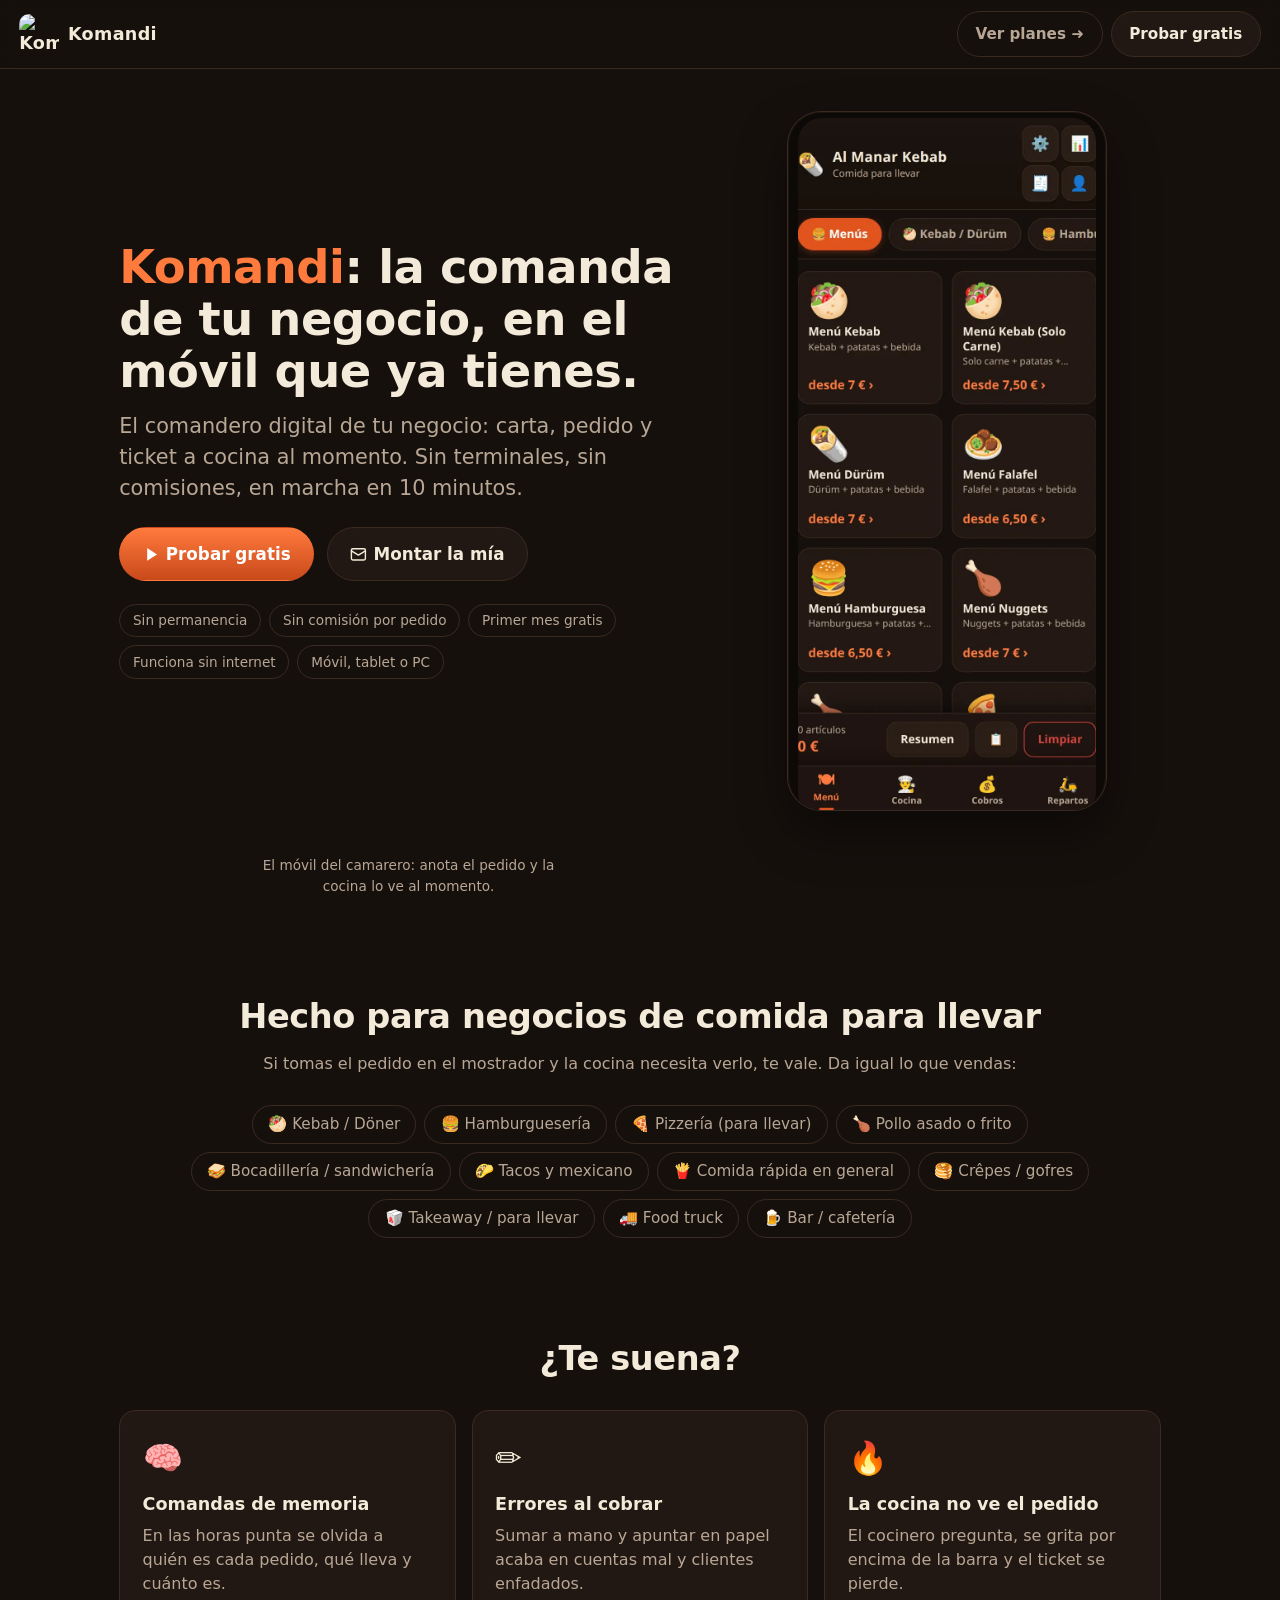
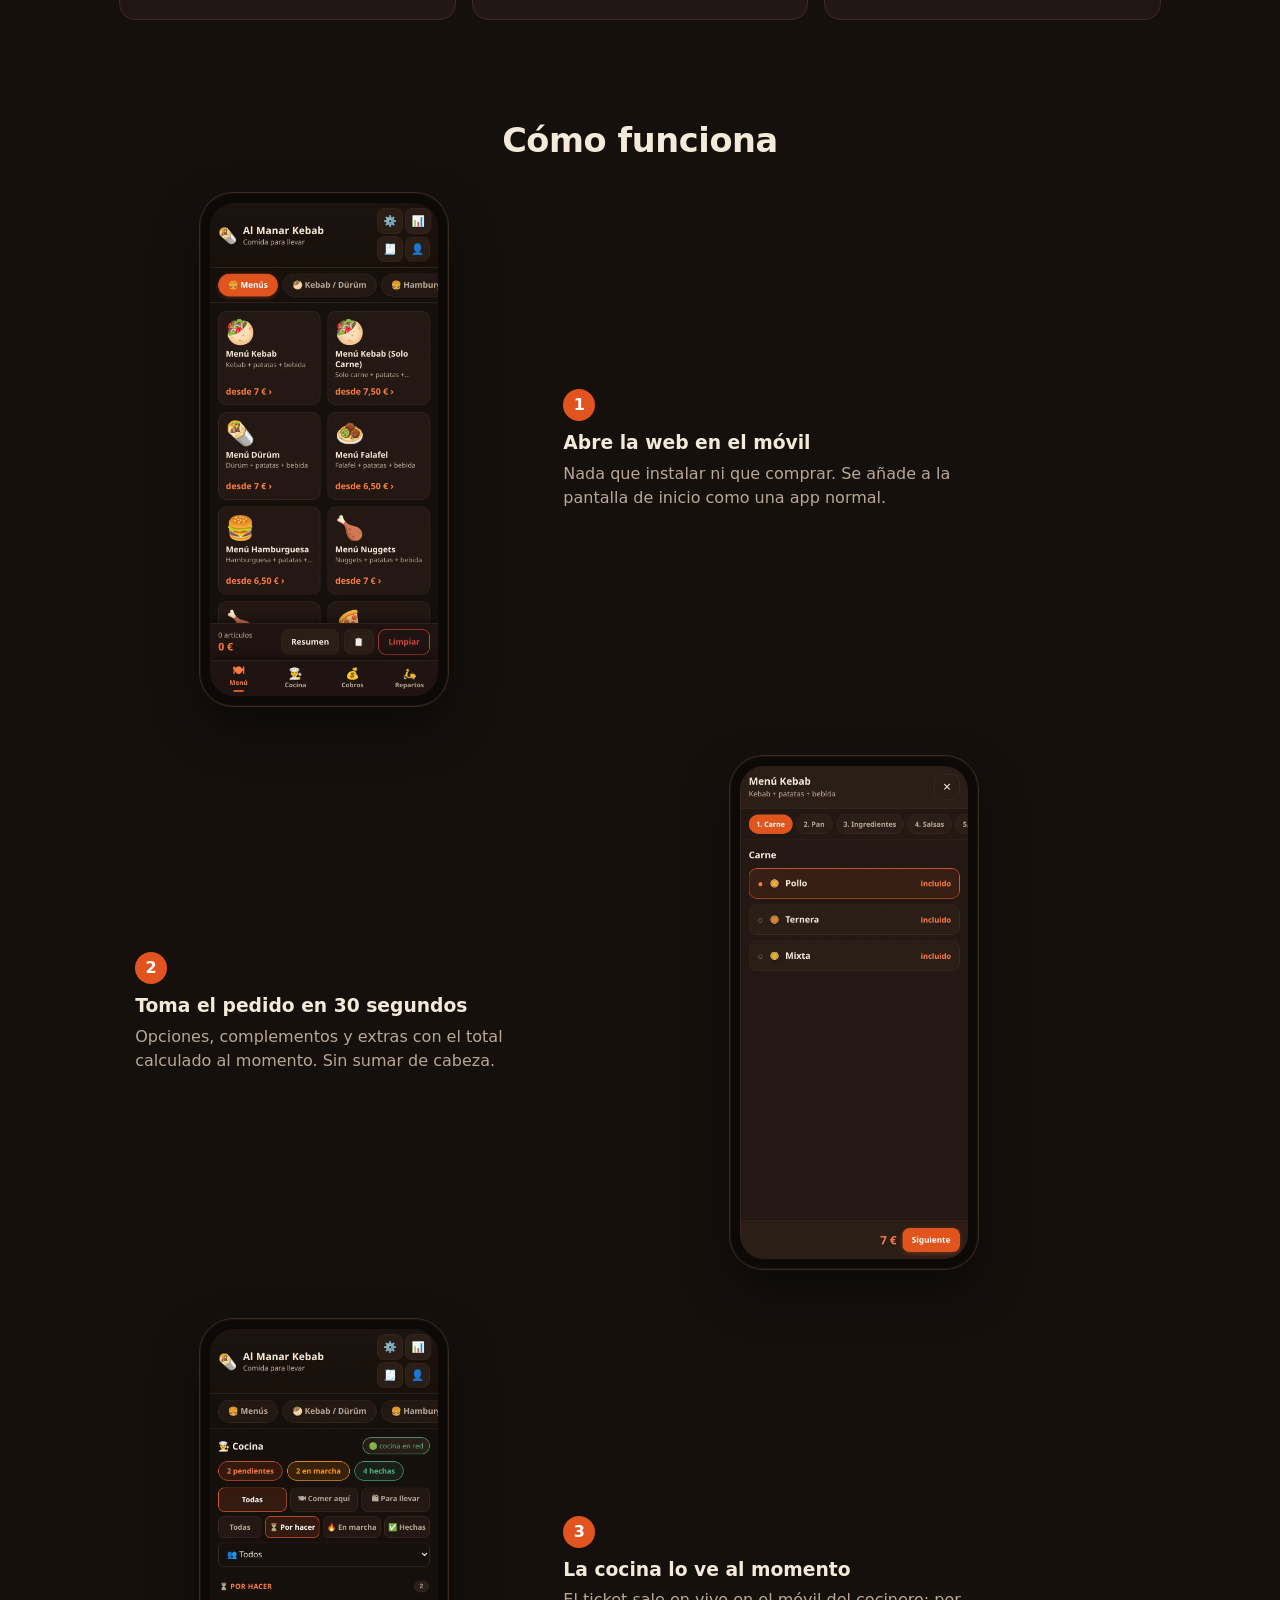
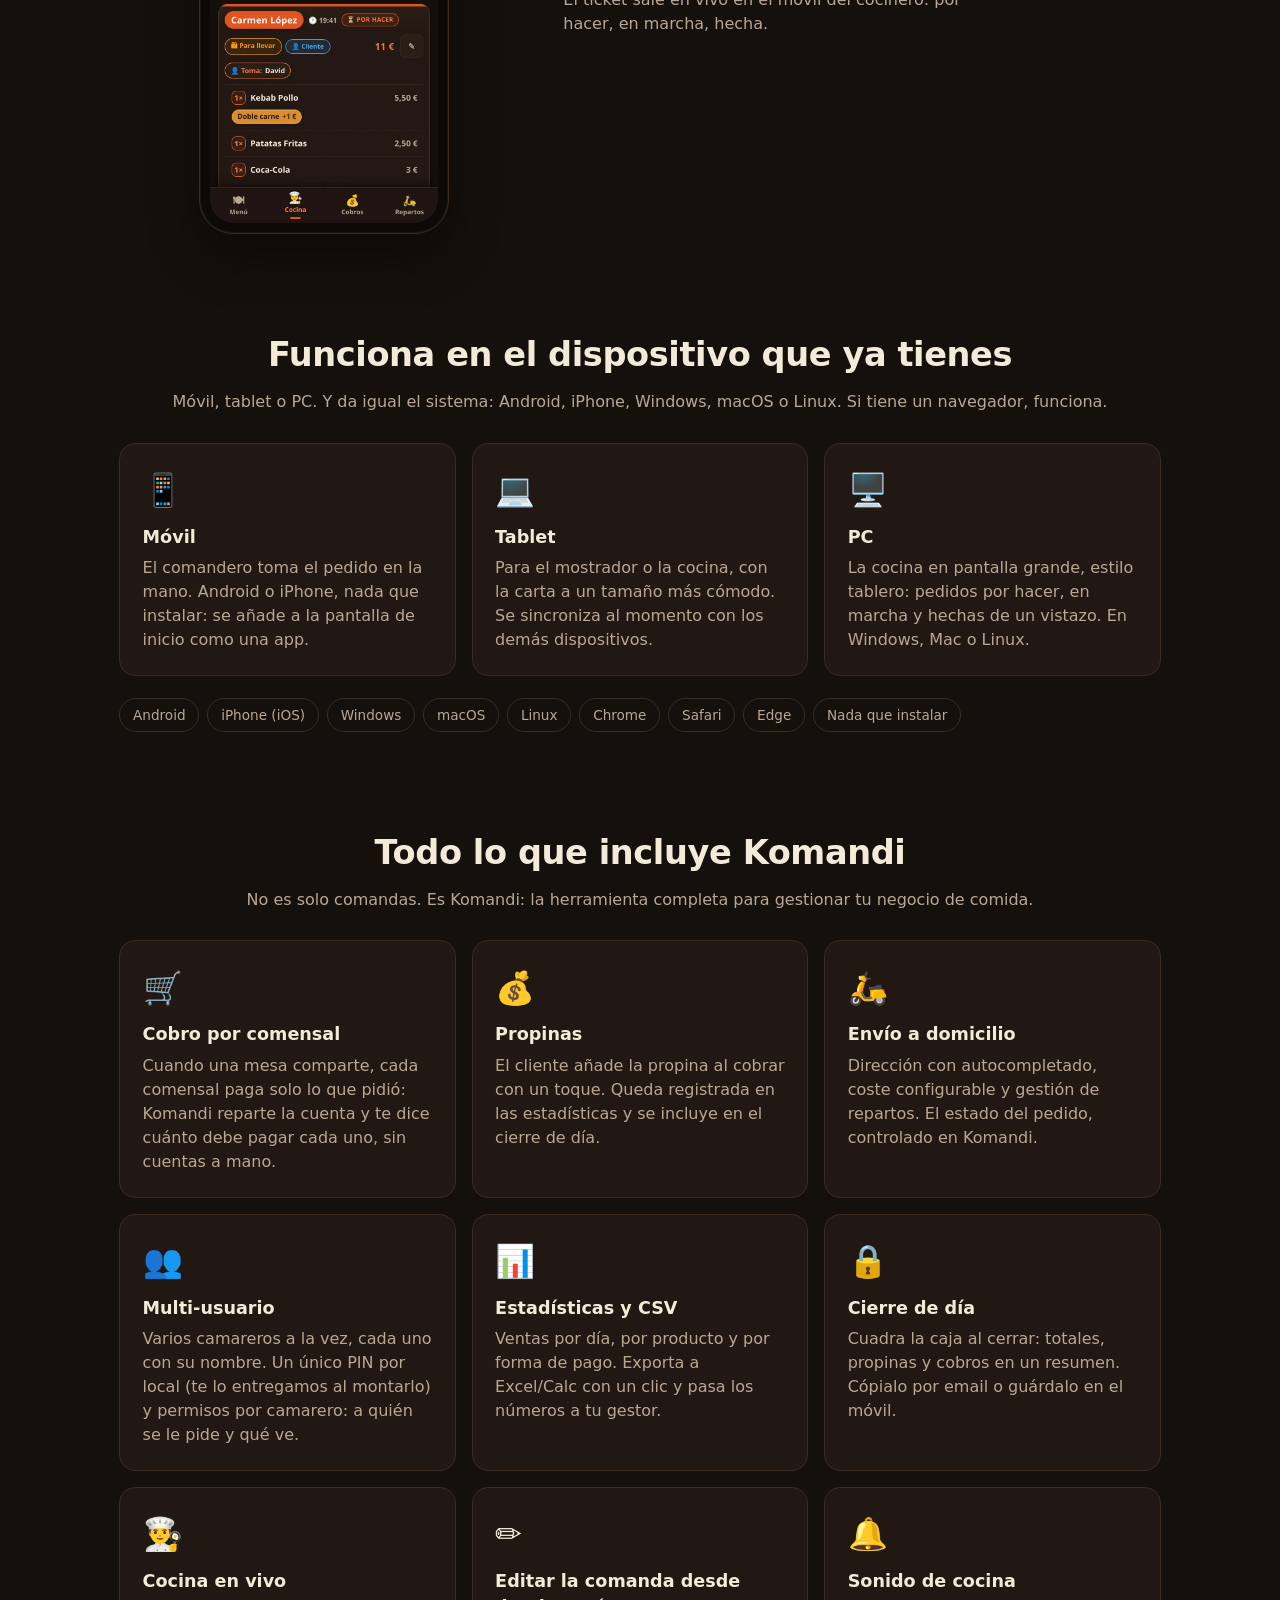
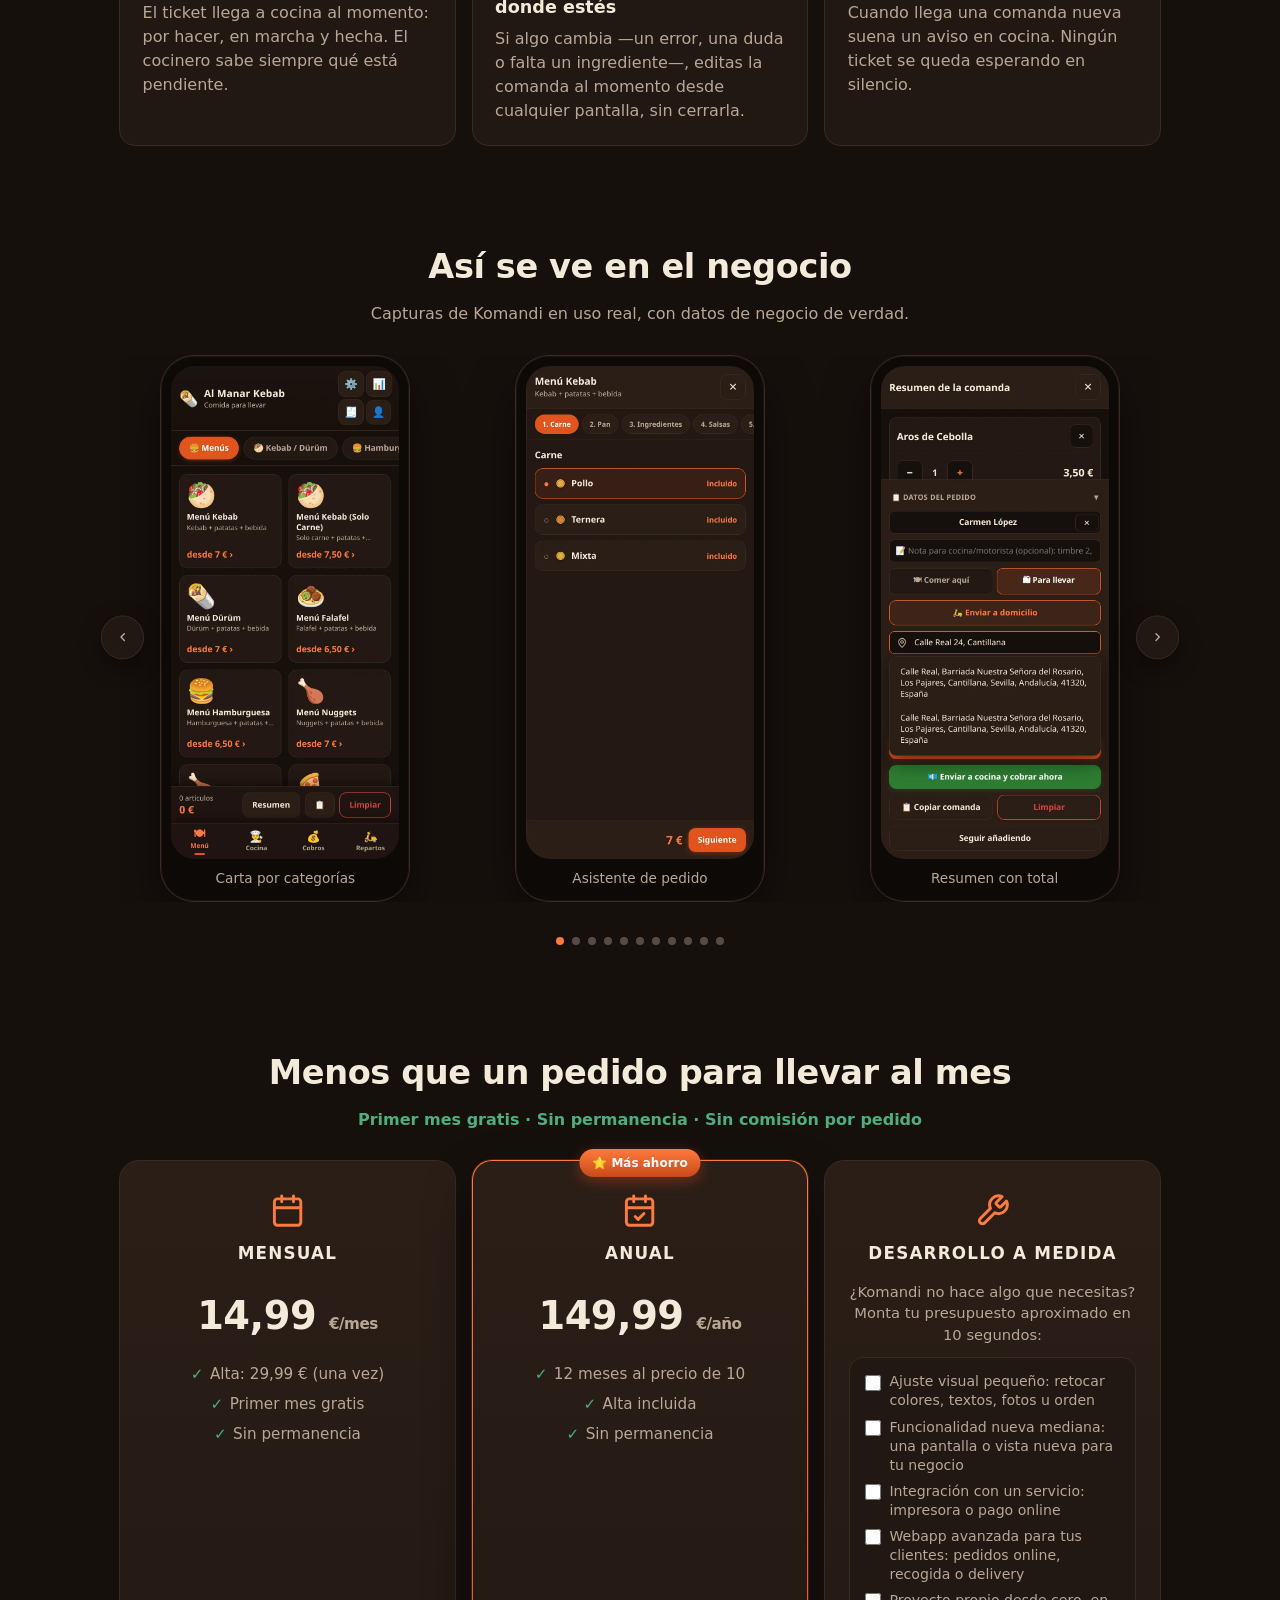
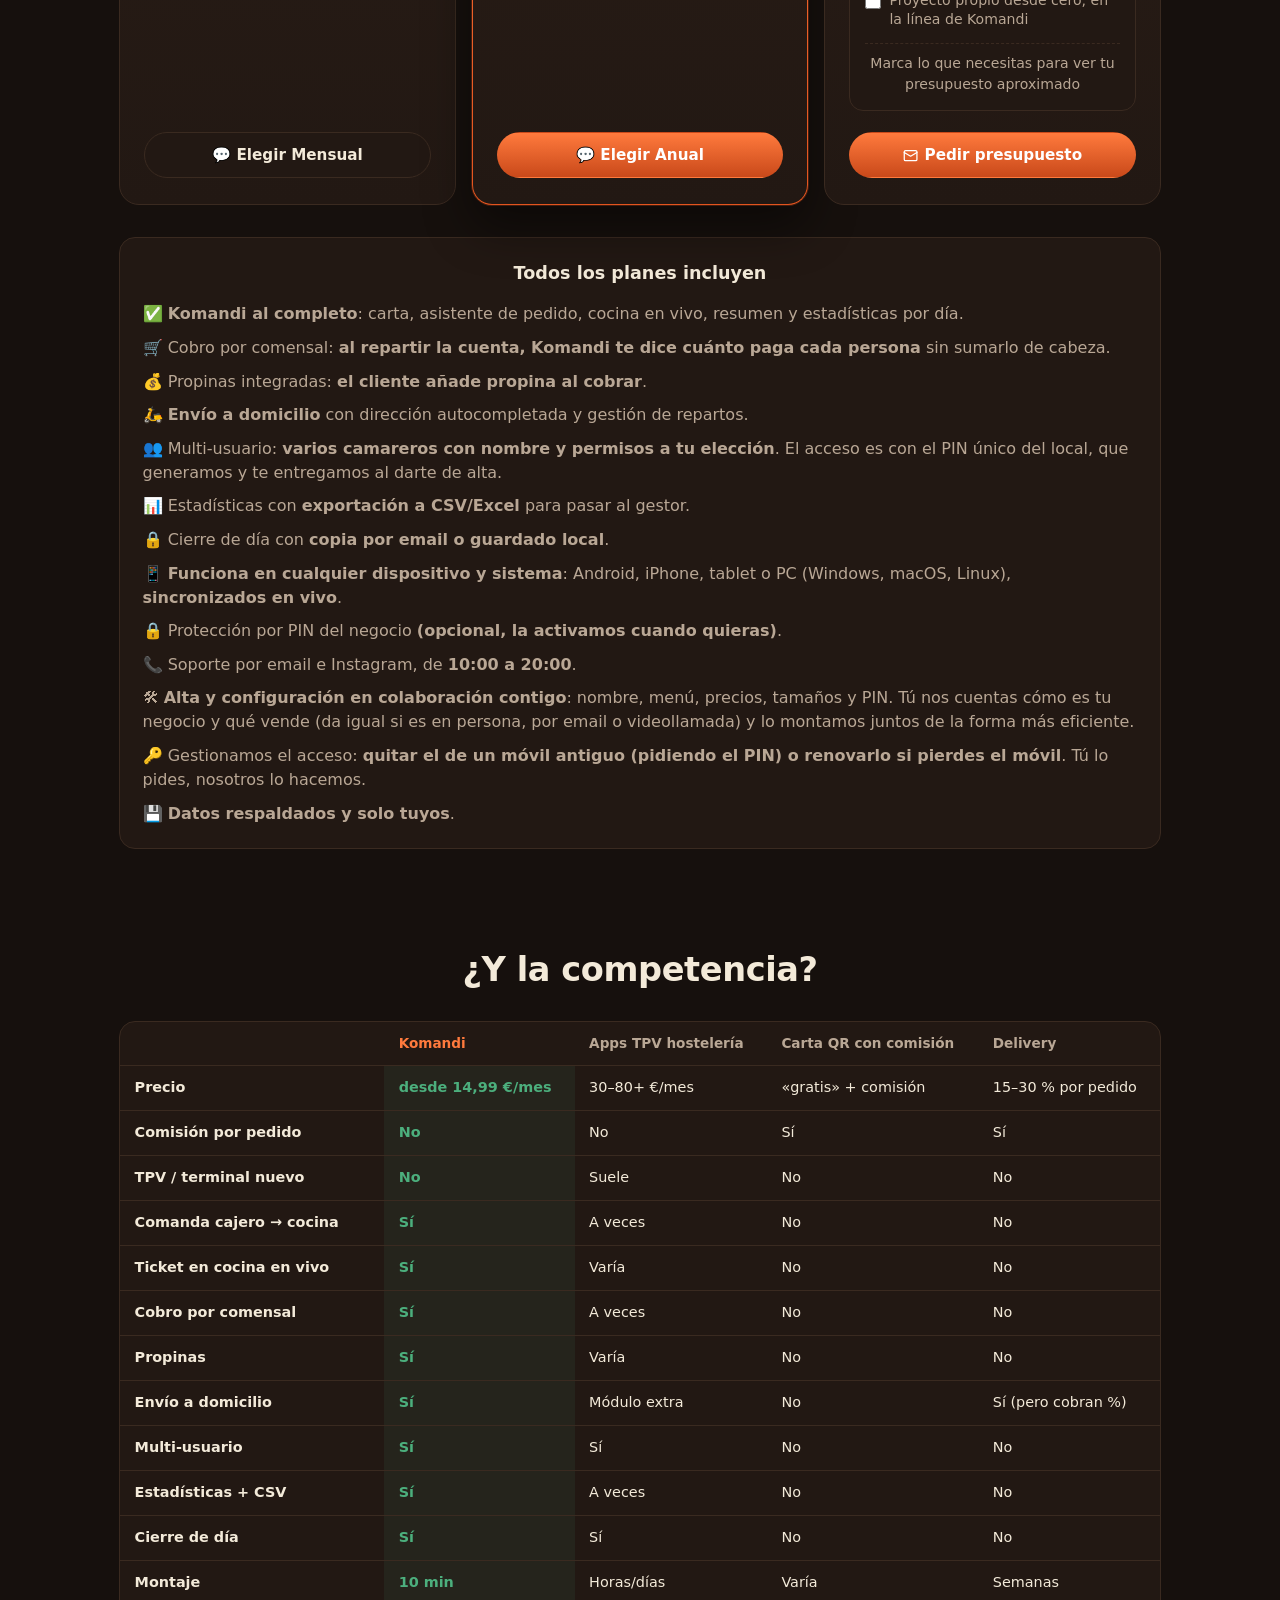
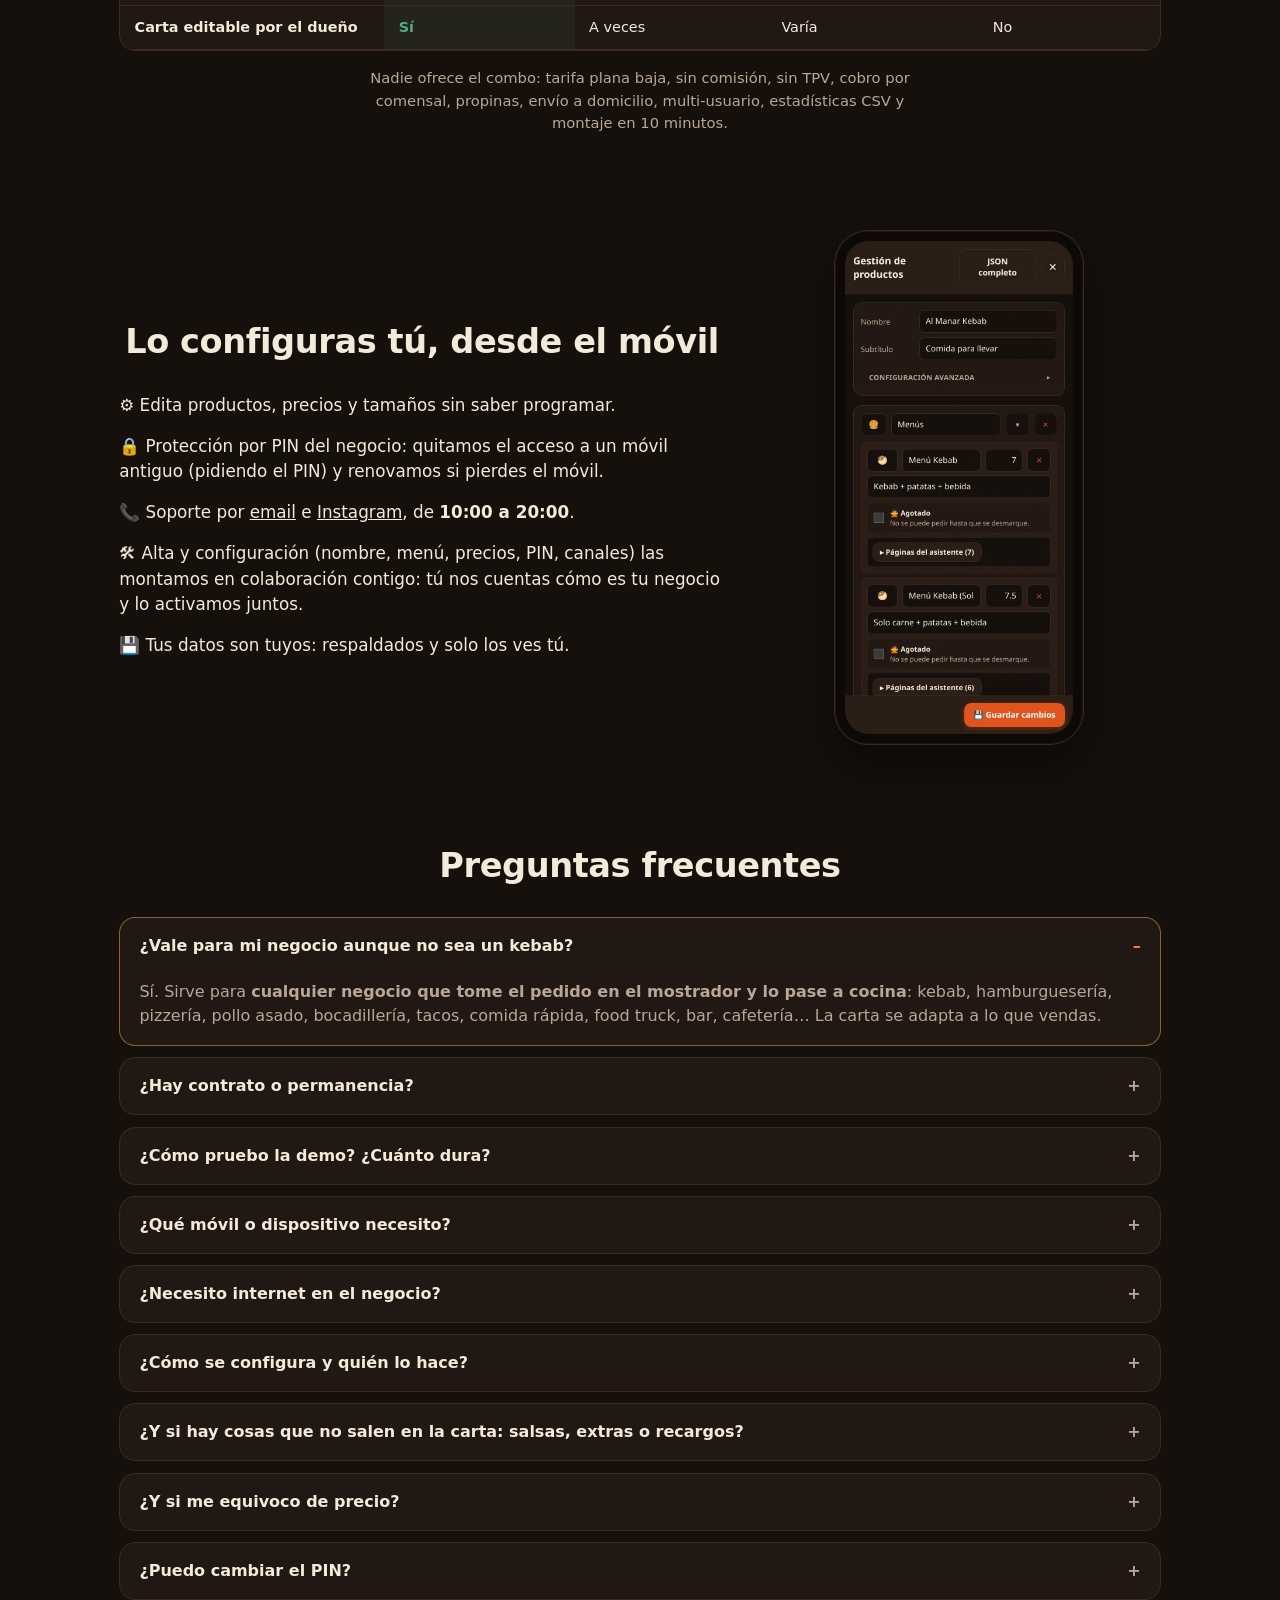
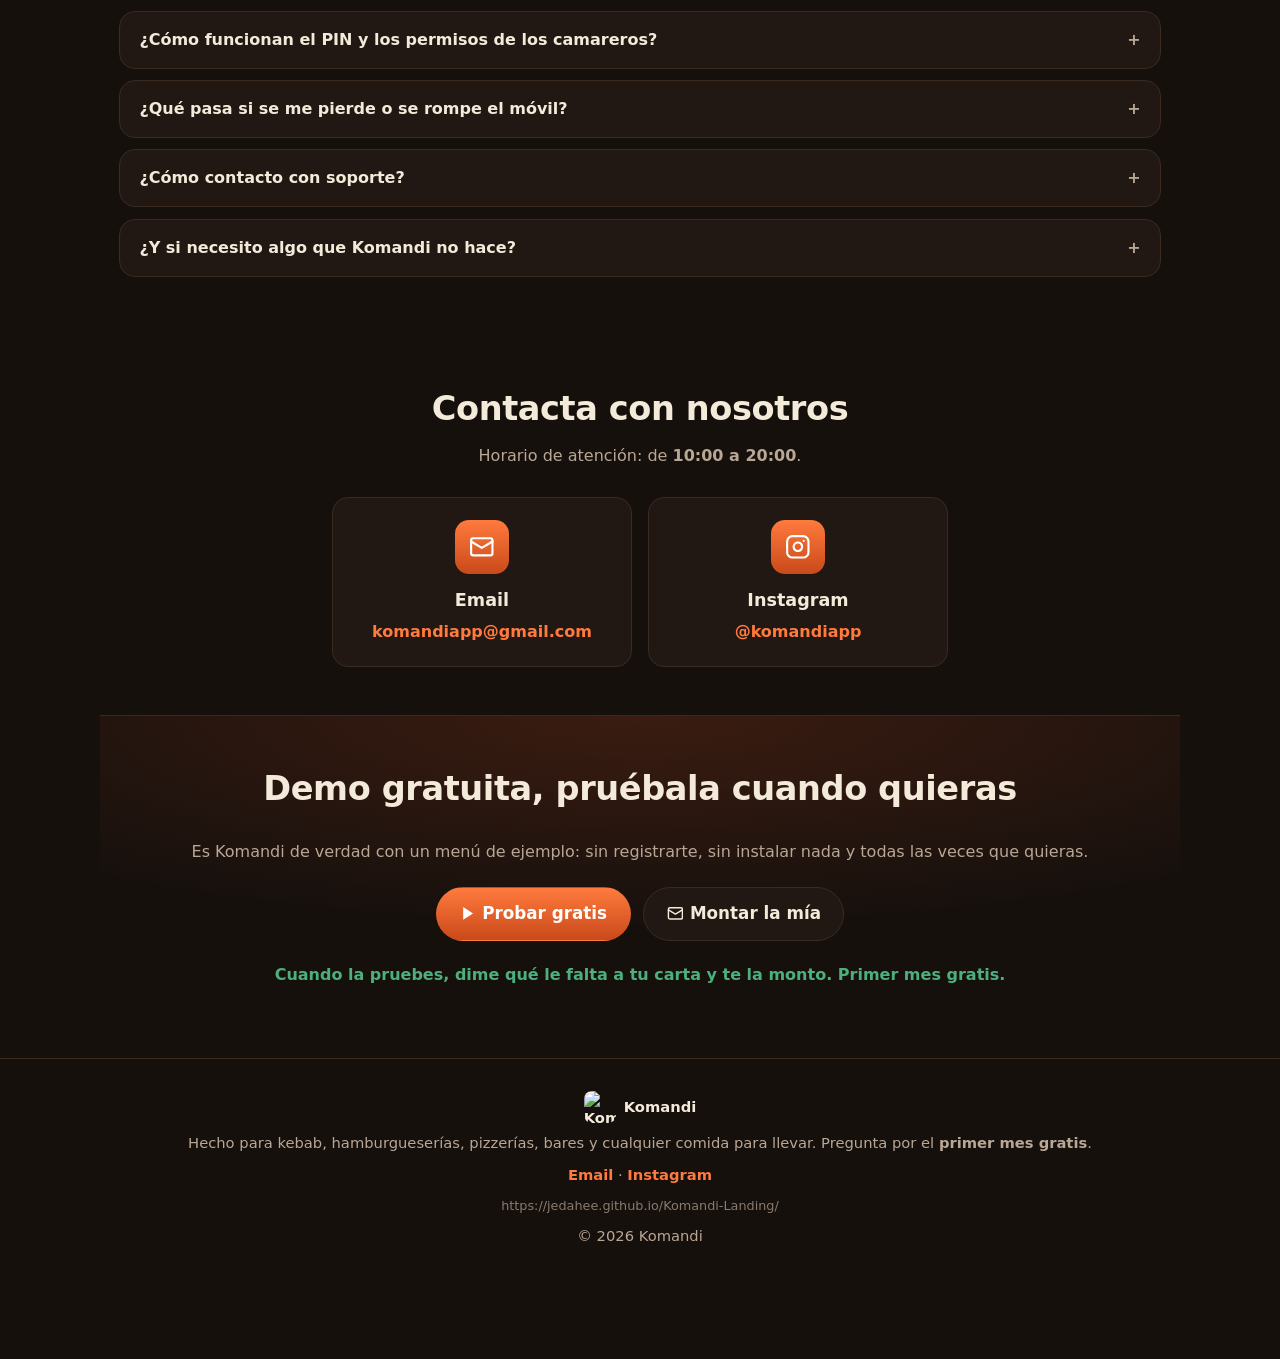
==== commit c49199ec: "chore(landing): sw a v22 y cache-busting del video para refrescar vistas cacheadas (el marco ya reco" ====
--- a/index.html
+++ b/index.html
@@ -231,7 +231,7 @@
     <video autoplay muted loop playsinline preload="auto"
            poster="assets/capturas/01-carta.webp?v=20260913"
            aria-label="Vídeo de demostración de Komandi: tomar un pedido en un móvil">
-      <source src="assets/video/komandi-demo.mp4?v=20260916" type="video/mp4">
+      <source src="assets/video/komandi-demo.mp4?v=20260917" type="video/mp4">
     </video>
   </figure>
   <p class="hero-tel-pie">El móvil del camarero: anota el pedido y la cocina lo ve al momento.</p>
--- a/styles.css
+++ b/styles.css
@@ -253,10 +253,10 @@
 }
 .hero-tel video {
   position: absolute;
-  top: -29px;
+  top: 6px;
   left: 10px;
   width: calc(100% - 20px);
-  height: calc(100% + 26px);
+  height: 100%;
   aspect-ratio: auto;
   object-fit: cover;
   border-radius: 24px;
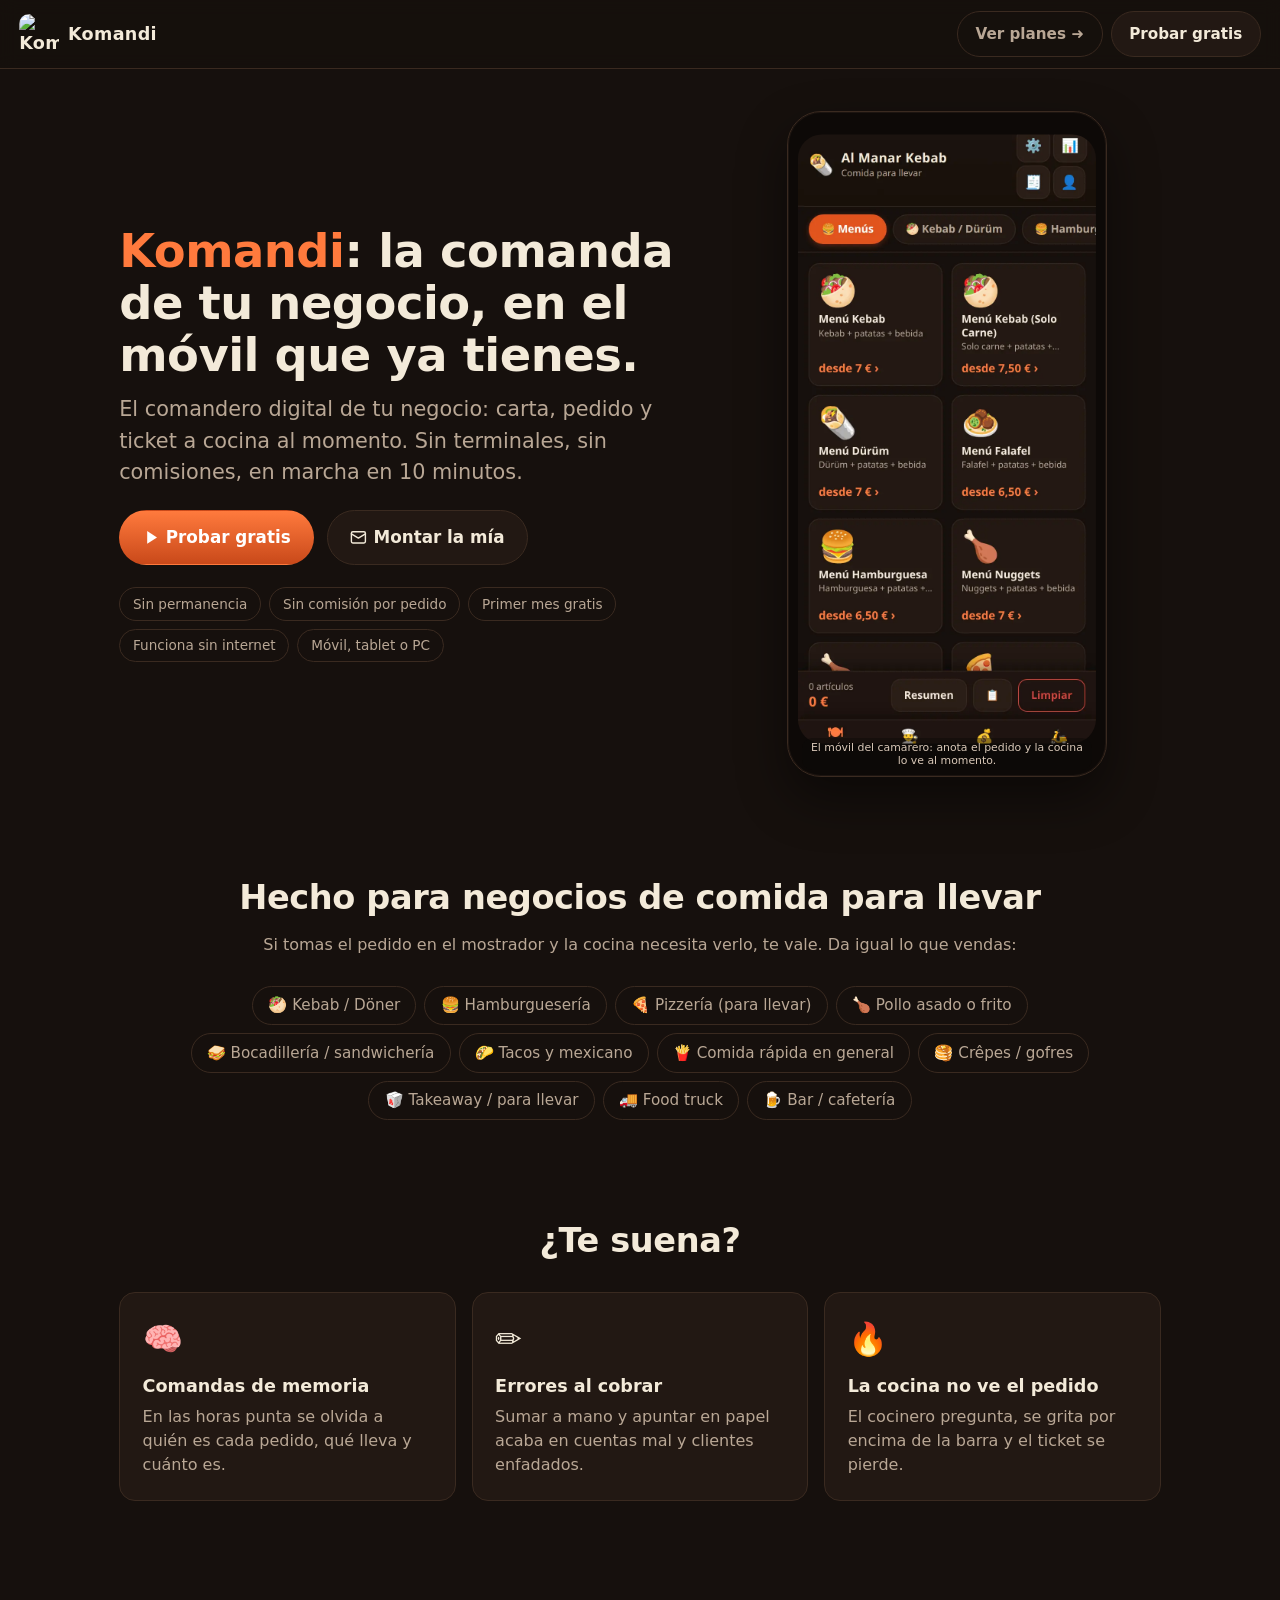
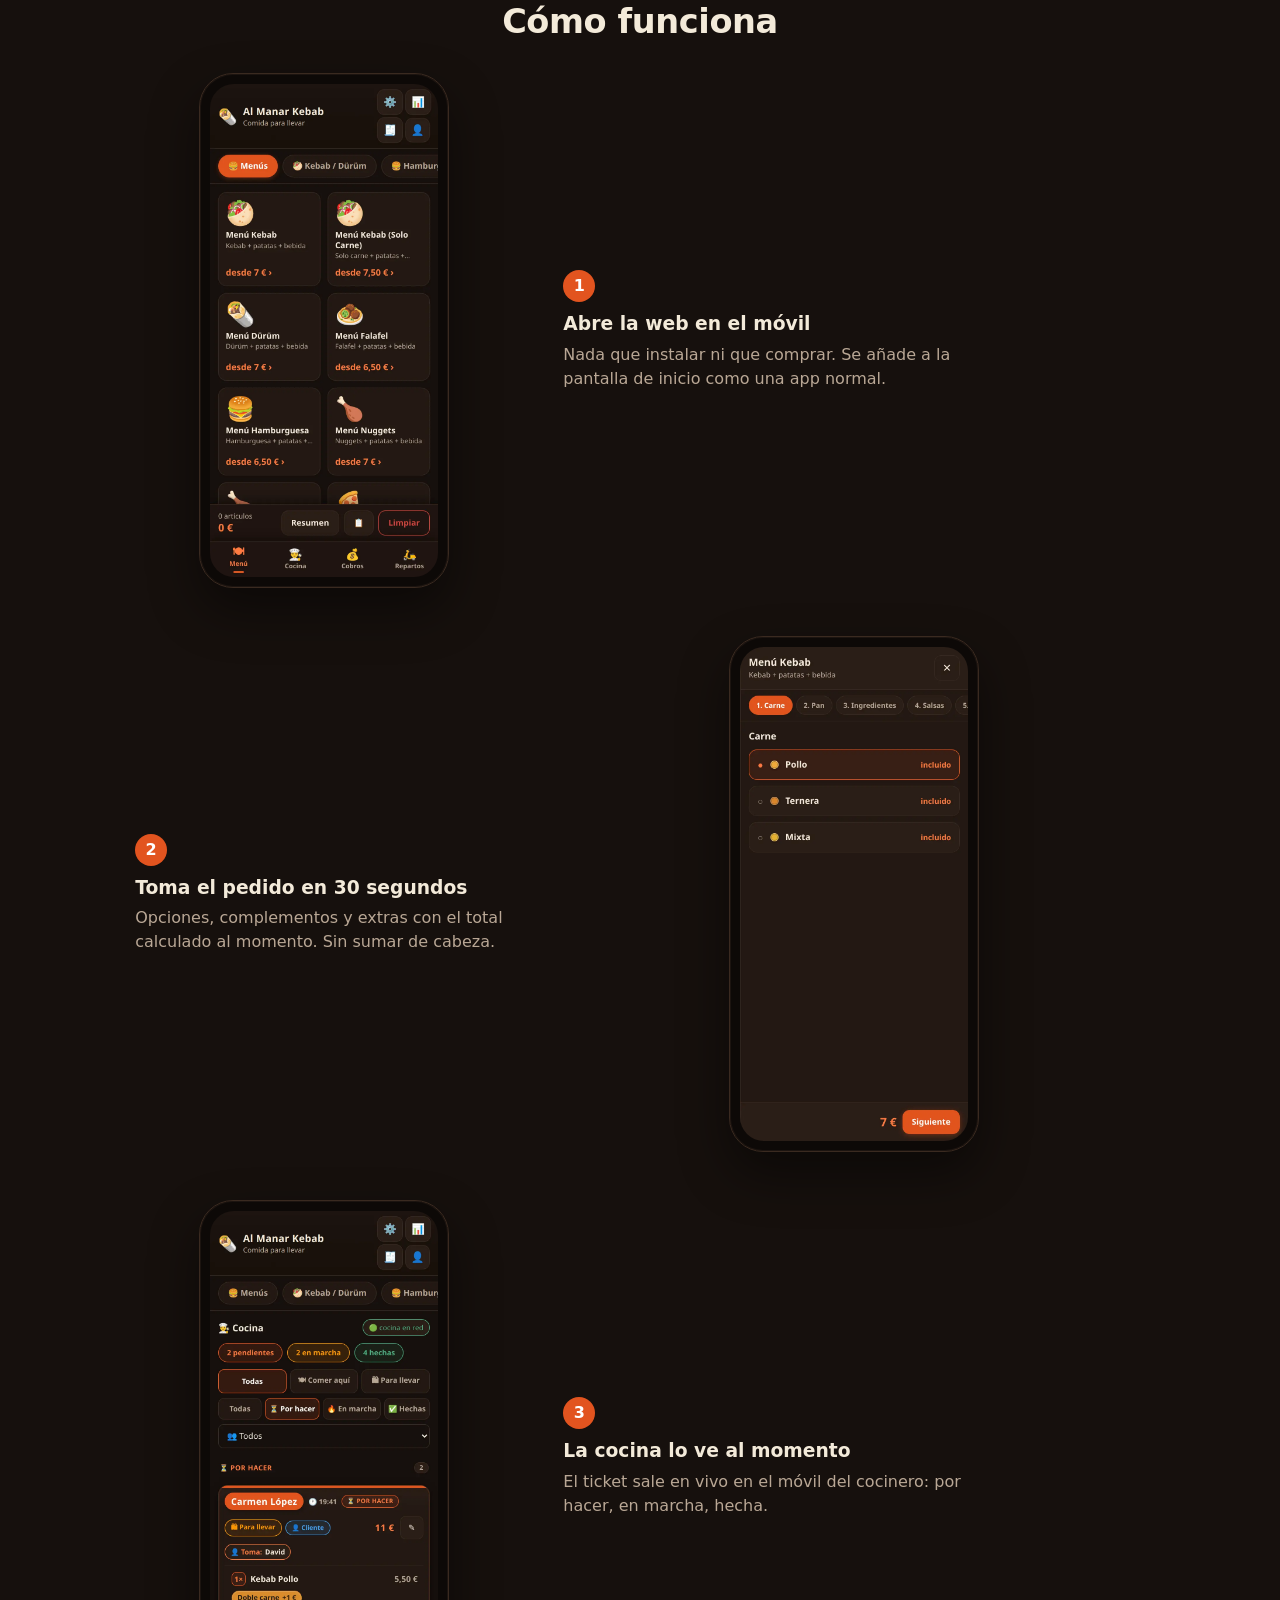
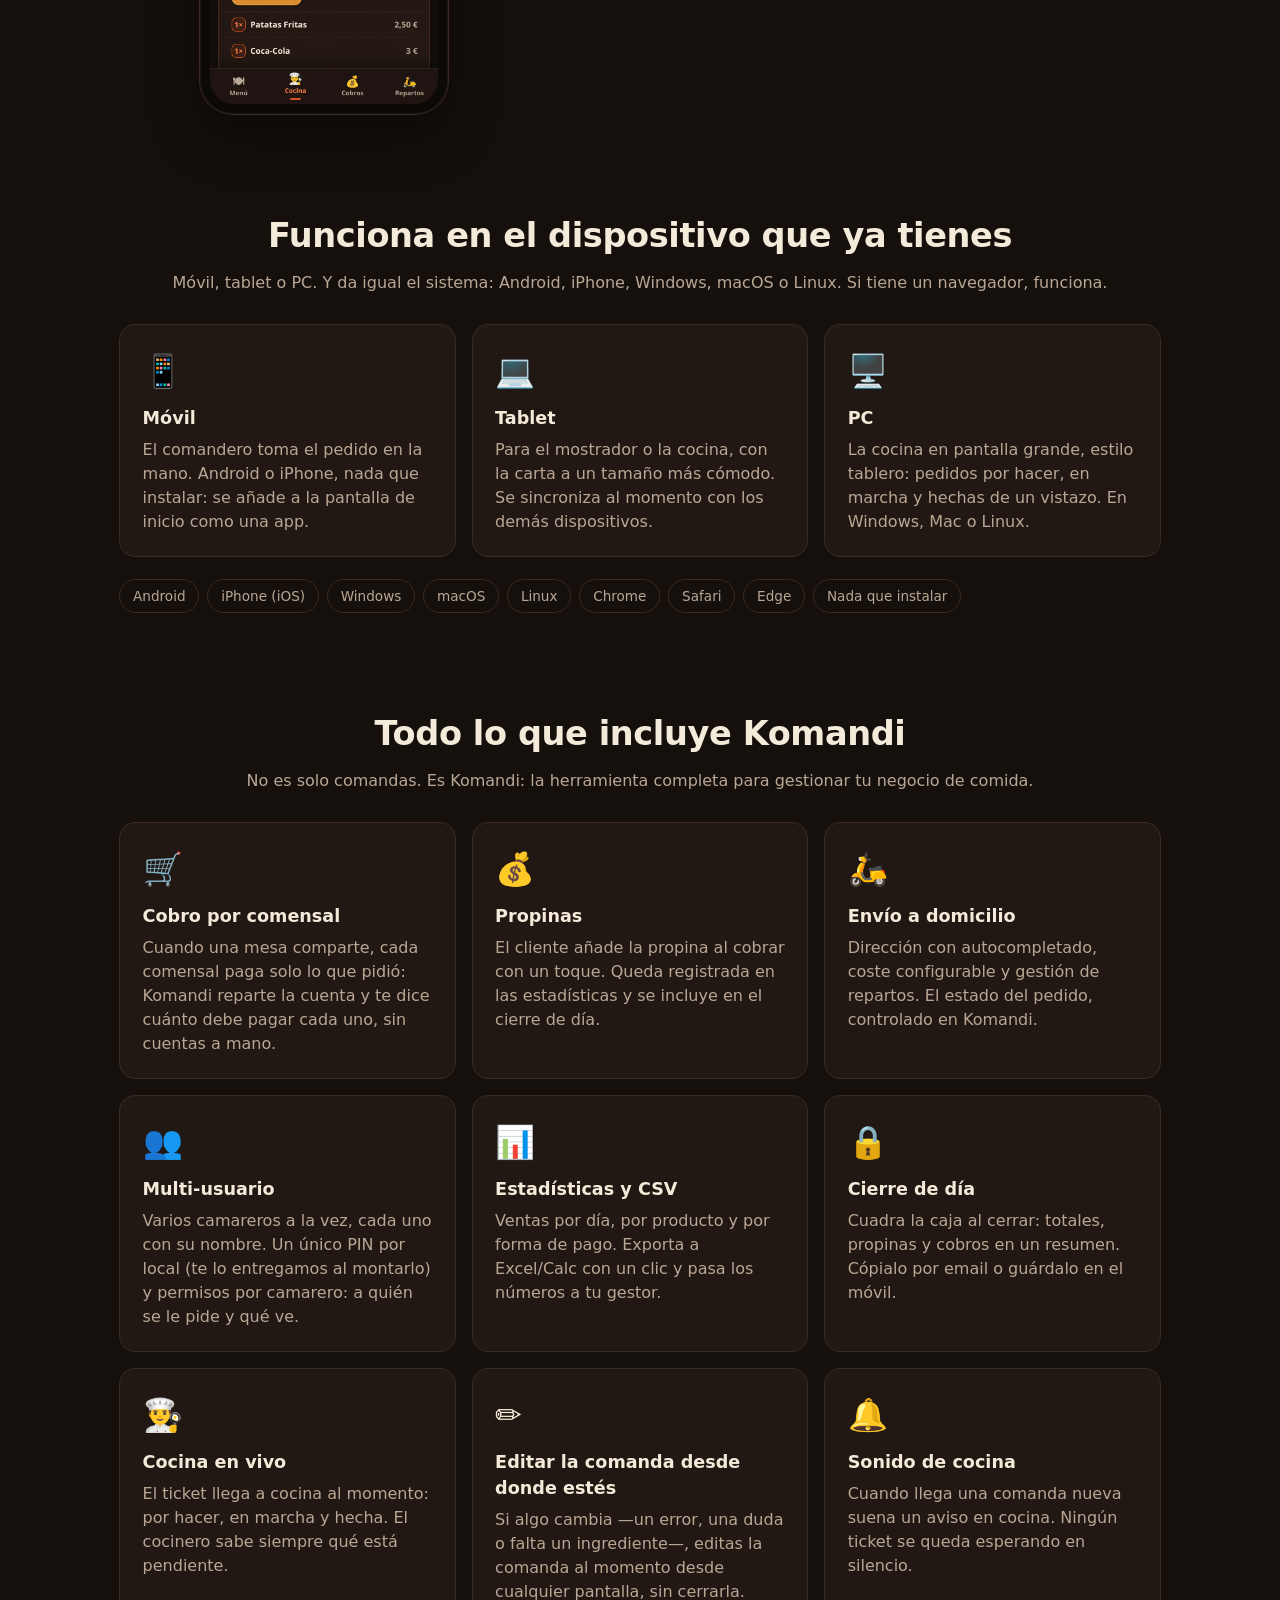
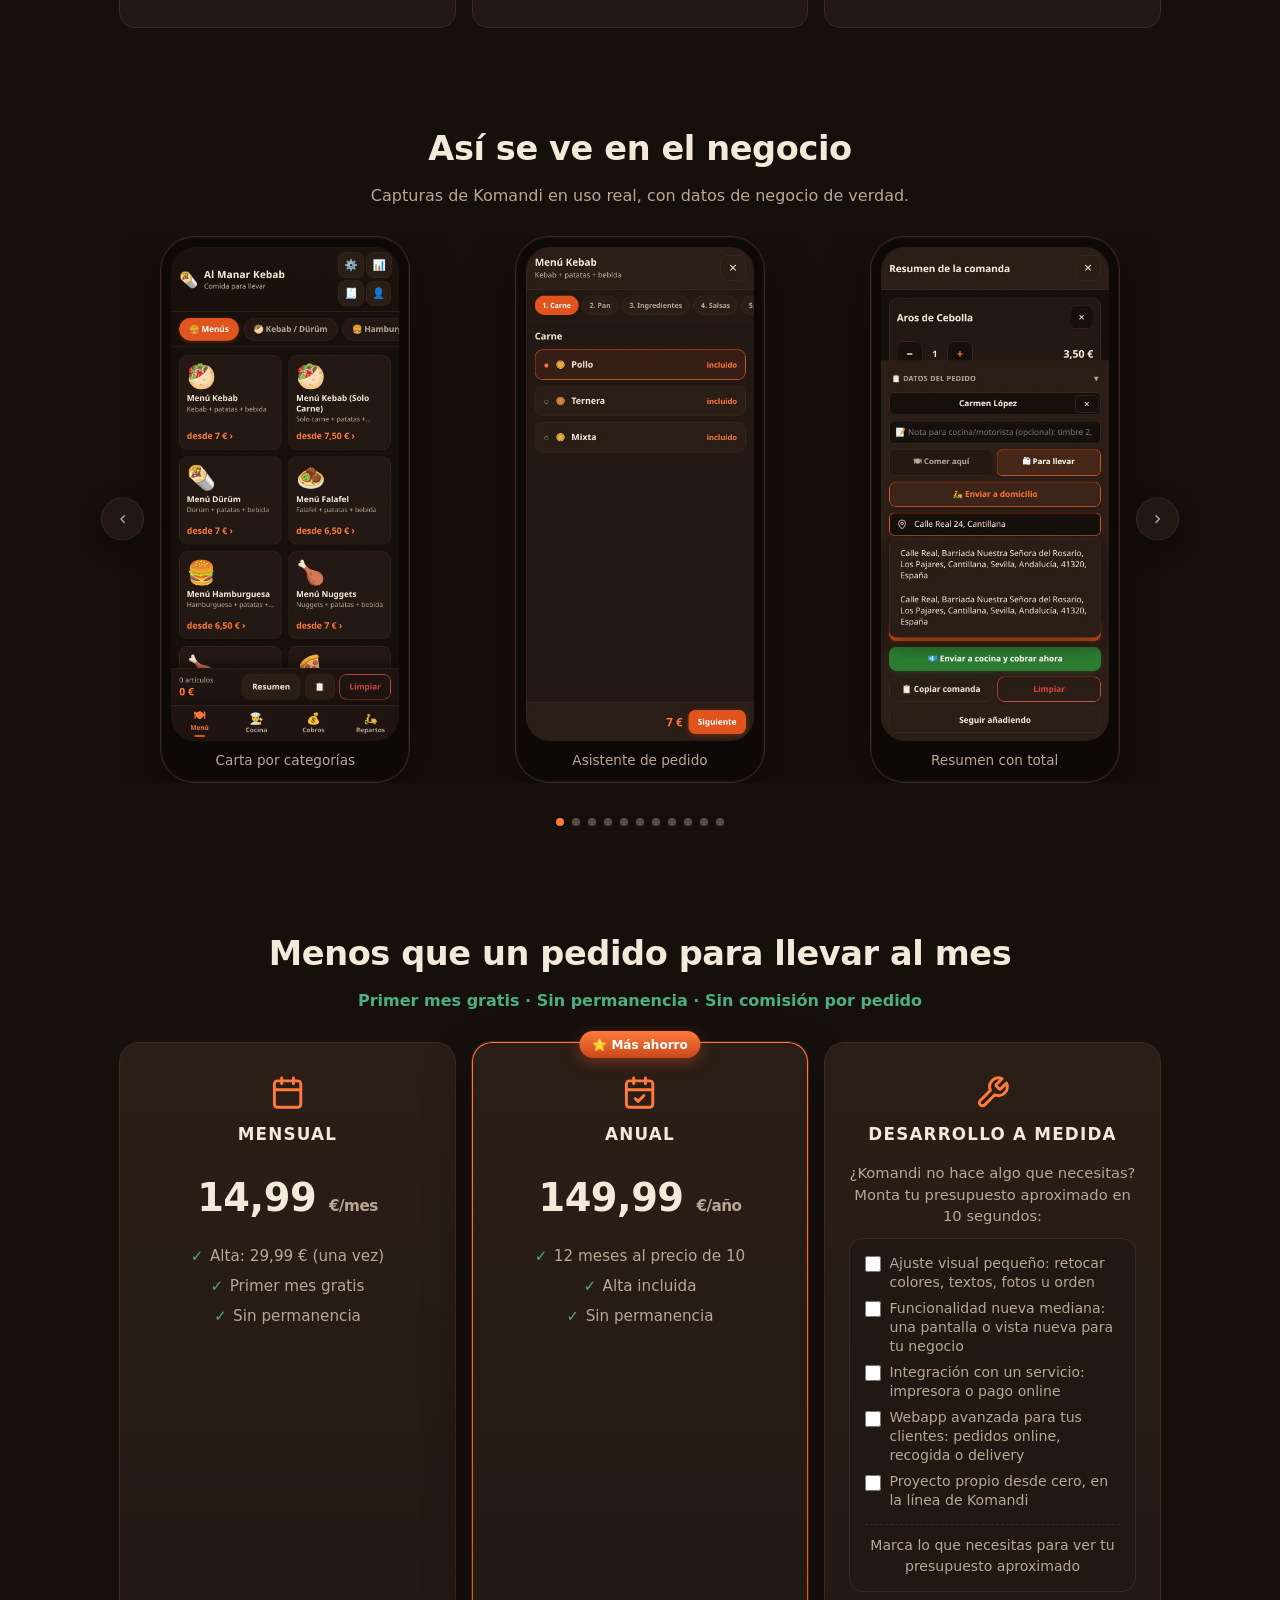
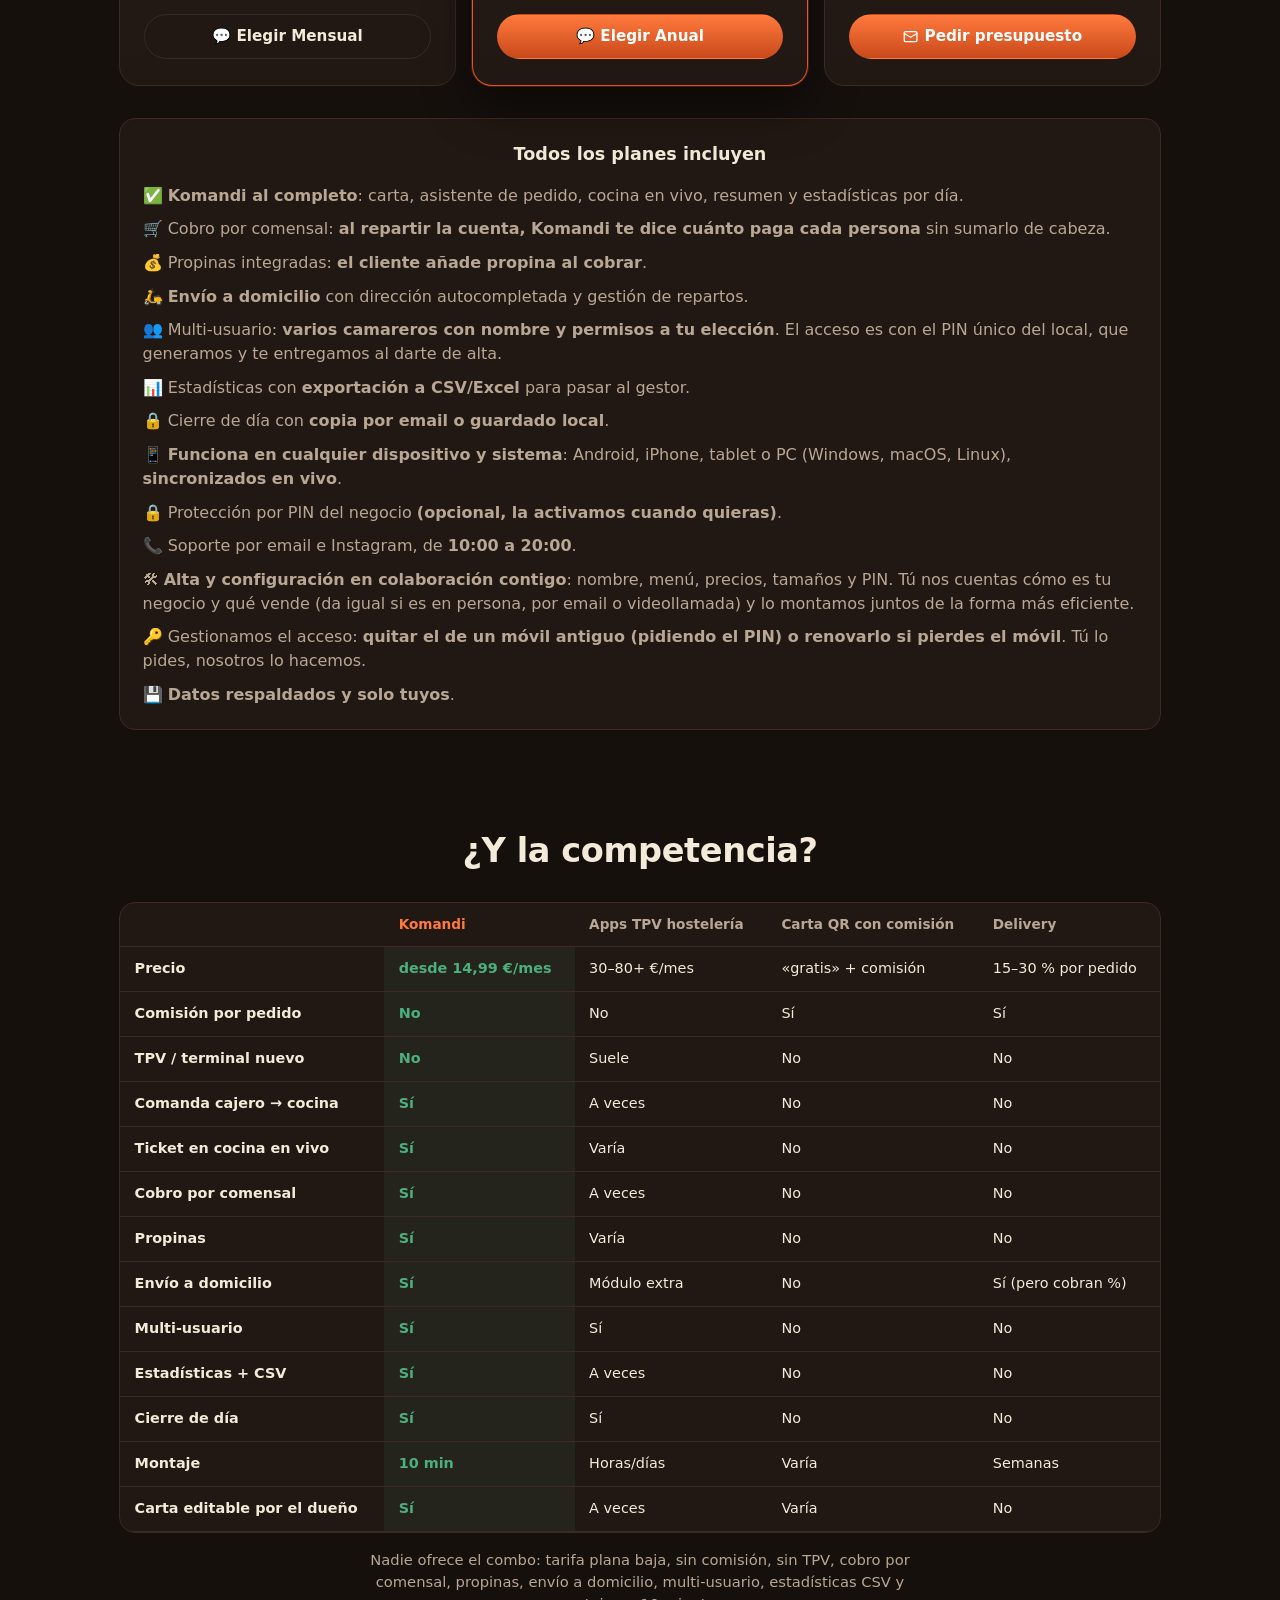
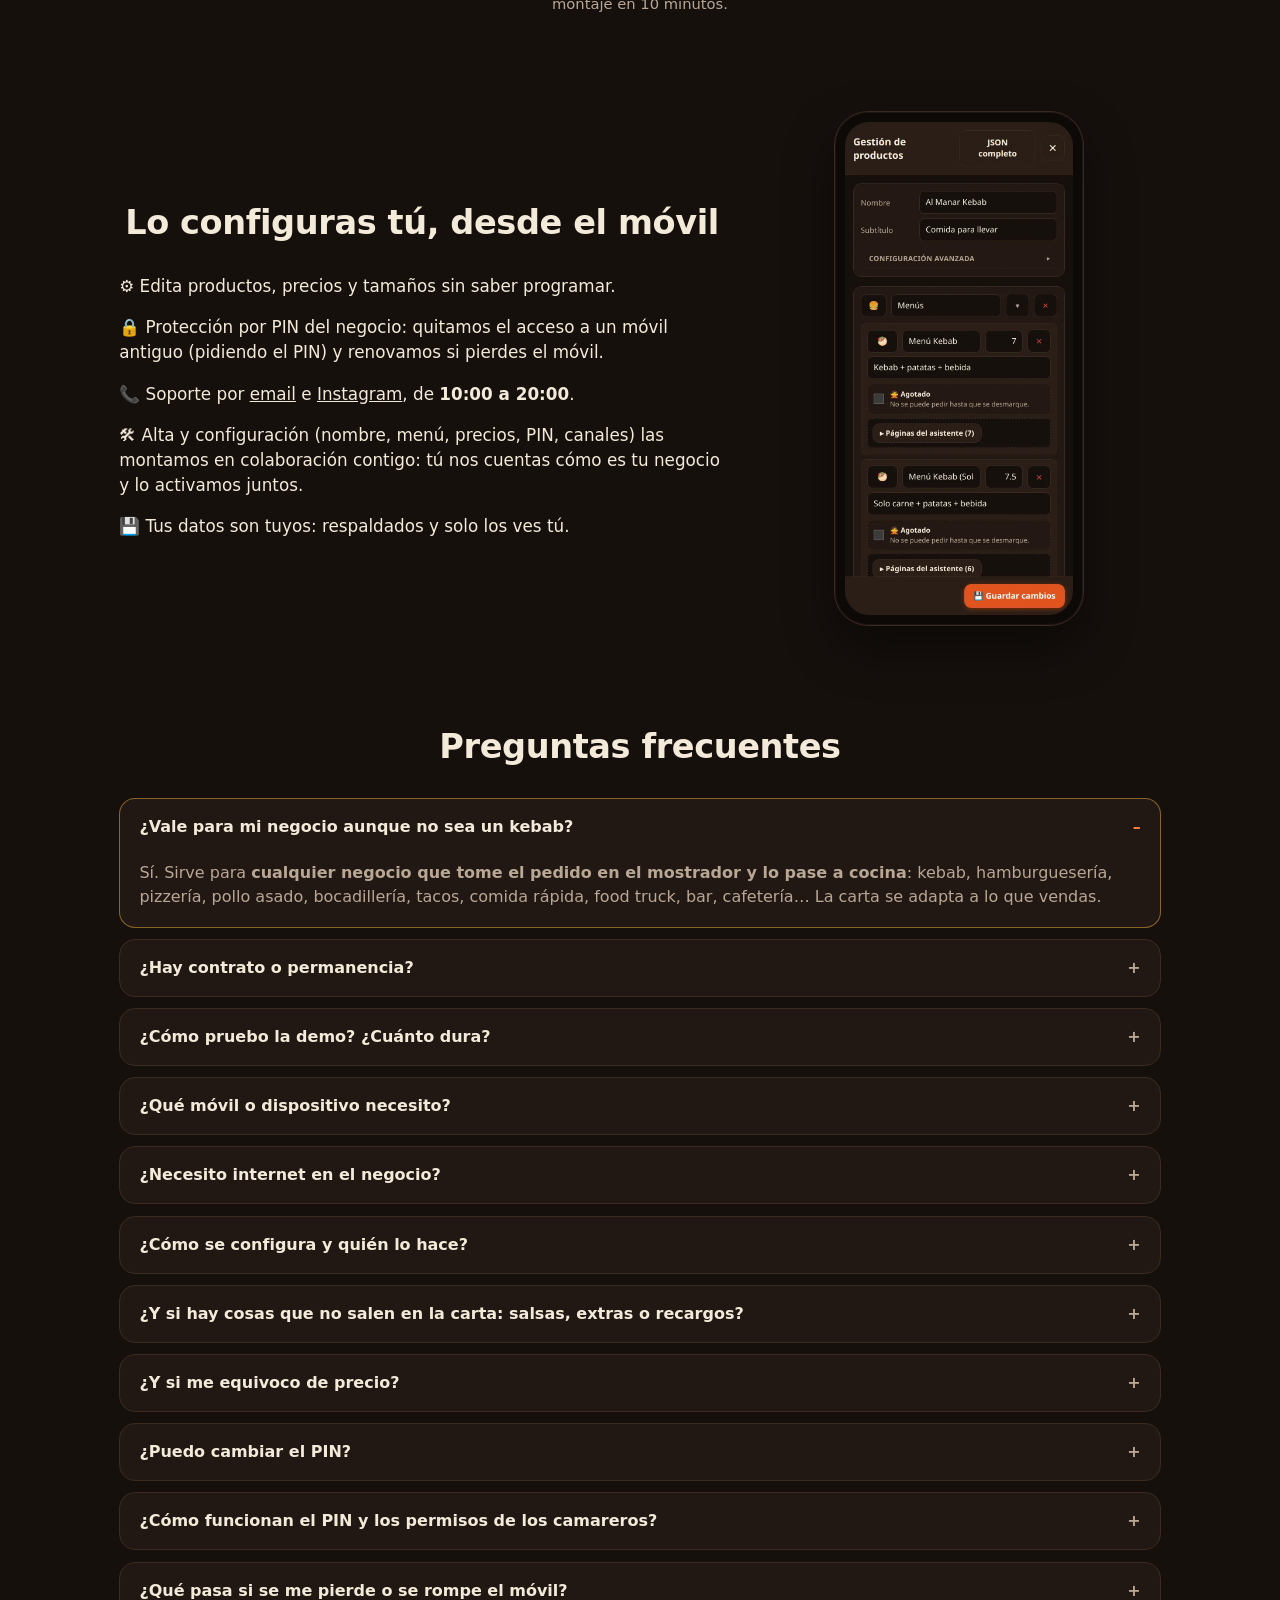
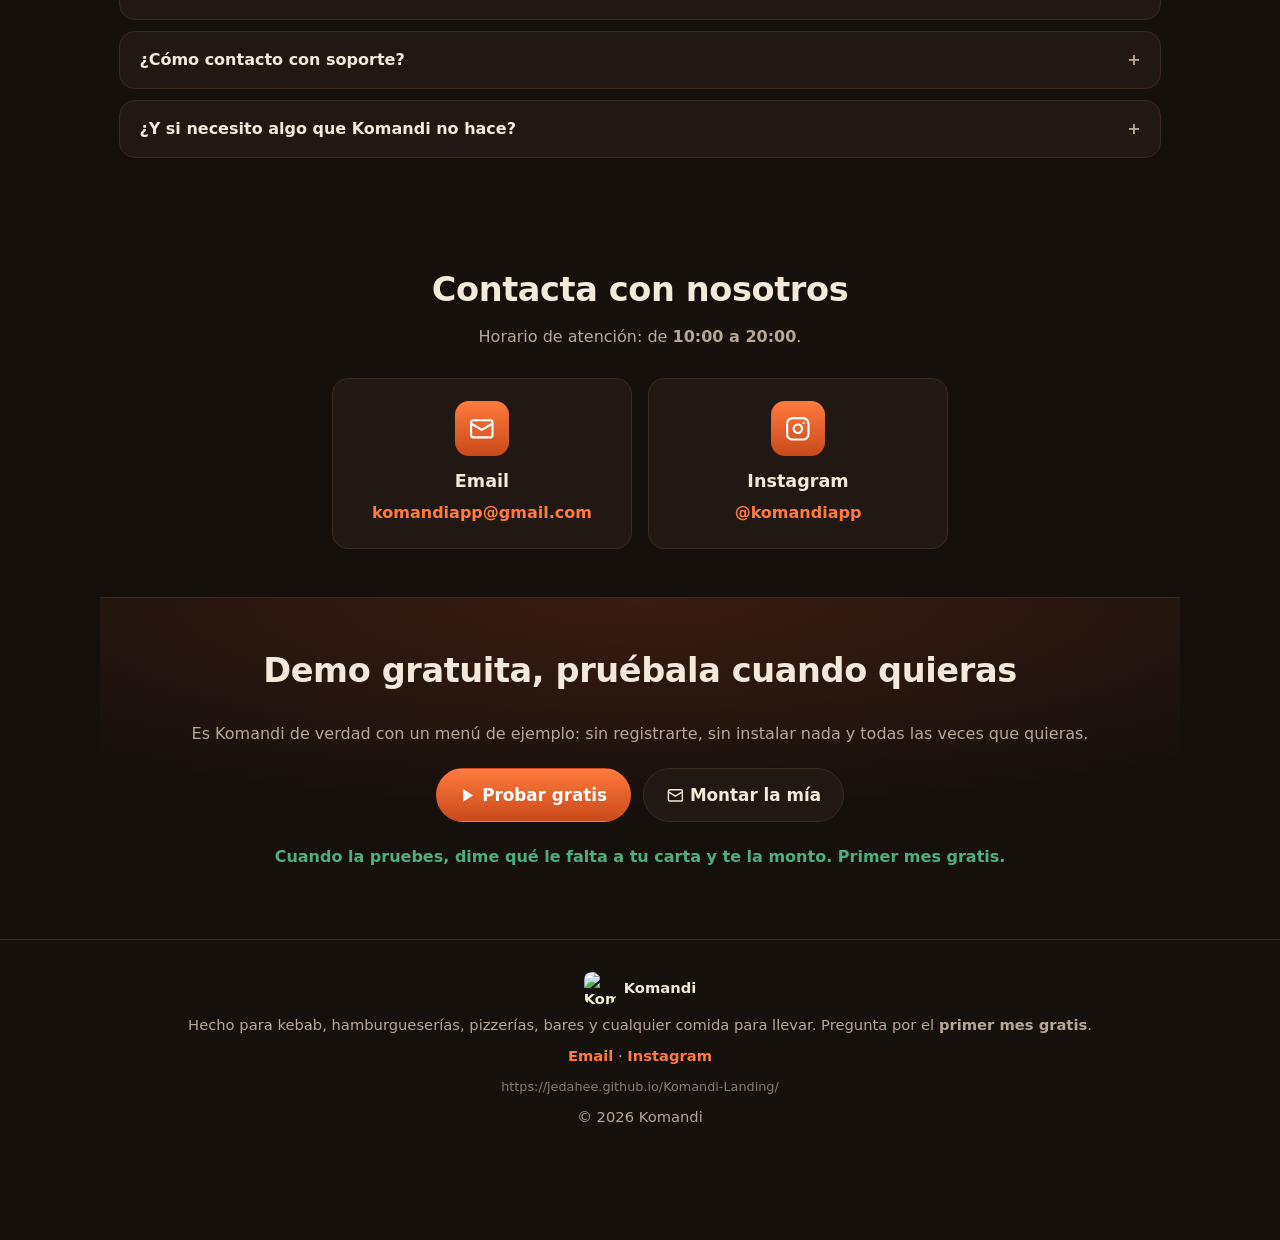
==== commit 3b9baadb: "feat(landing): la frase del video queda dentro del marco, sobre la franja baja del movil; sw a v27" ====
--- a/index.html
+++ b/index.html
@@ -233,8 +233,8 @@
            aria-label="Vídeo de demostración de Komandi: tomar un pedido en un móvil">
       <source src="assets/video/komandi-demo.mp4?v=20260917" type="video/mp4">
     </video>
+    <figcaption class="hero-tel-pie">El móvil del camarero: anota el pedido y la cocina lo ve al momento.</figcaption>
   </figure>
-  <p class="hero-tel-pie">El móvil del camarero: anota el pedido y la cocina lo ve al momento.</p>
 </section>
 
 <!-- 2 · Para qué negocios -->
--- a/styles.css
+++ b/styles.css
@@ -248,27 +248,32 @@
 .hero-tel {
   position: relative;
   width: 280px;
-  height: 612px;
   overflow: hidden;
 }
 .hero-tel video {
-  position: absolute;
-  top: 6px;
-  left: 10px;
-  width: calc(100% - 20px);
-  height: 100%;
-  aspect-ratio: auto;
+  display: block;
+  width: 100%;
+  height: auto;
+  aspect-ratio: 780 / 1688;
   object-fit: cover;
   border-radius: 24px;
-}
-.hero-tel-pie {
-  text-align: center;
-  font-size: .85rem;
-  color: var(--texto2);
-  margin-top: .6rem;
-  max-width: 300px;
-  margin-left: auto;
-  margin-right: auto;
+  clip-path: inset(13px 0 23px 0 round 24px);
+}
+.hero-tel figcaption {
+  position: absolute;
+  left: 14px;
+  right: 14px;
+  bottom: 6px;
+  margin: 0;
+  padding: .15rem .3rem;
+  text-align: center;
+  font-size: .68rem;
+  line-height: 1.25;
+  color: #d9c8b8;
+  background: rgba(13, 9, 7, .45);
+  border-radius: 10px;
+  pointer-events: none;
+  z-index: 1;
 }
 
 /* ---------- Secciones ---------- */
@@ -756,7 +761,7 @@
 @media (min-width: 760px) {
   .grid3 { grid-template-columns: repeat(3, 1fr); }
   .hero { grid-template-columns: 1.15fr .85fr; }
-  .hero-tel { width: 320px; height: 700px; }
+  .hero-tel { width: 320px; }
   .pasos { gap: 3rem; }
   .paso { grid-template-columns: .8fr 1.2fr; text-align: left; justify-items: stretch; align-items: center; }
   .paso:nth-of-type(even) .tel { order: 2; }
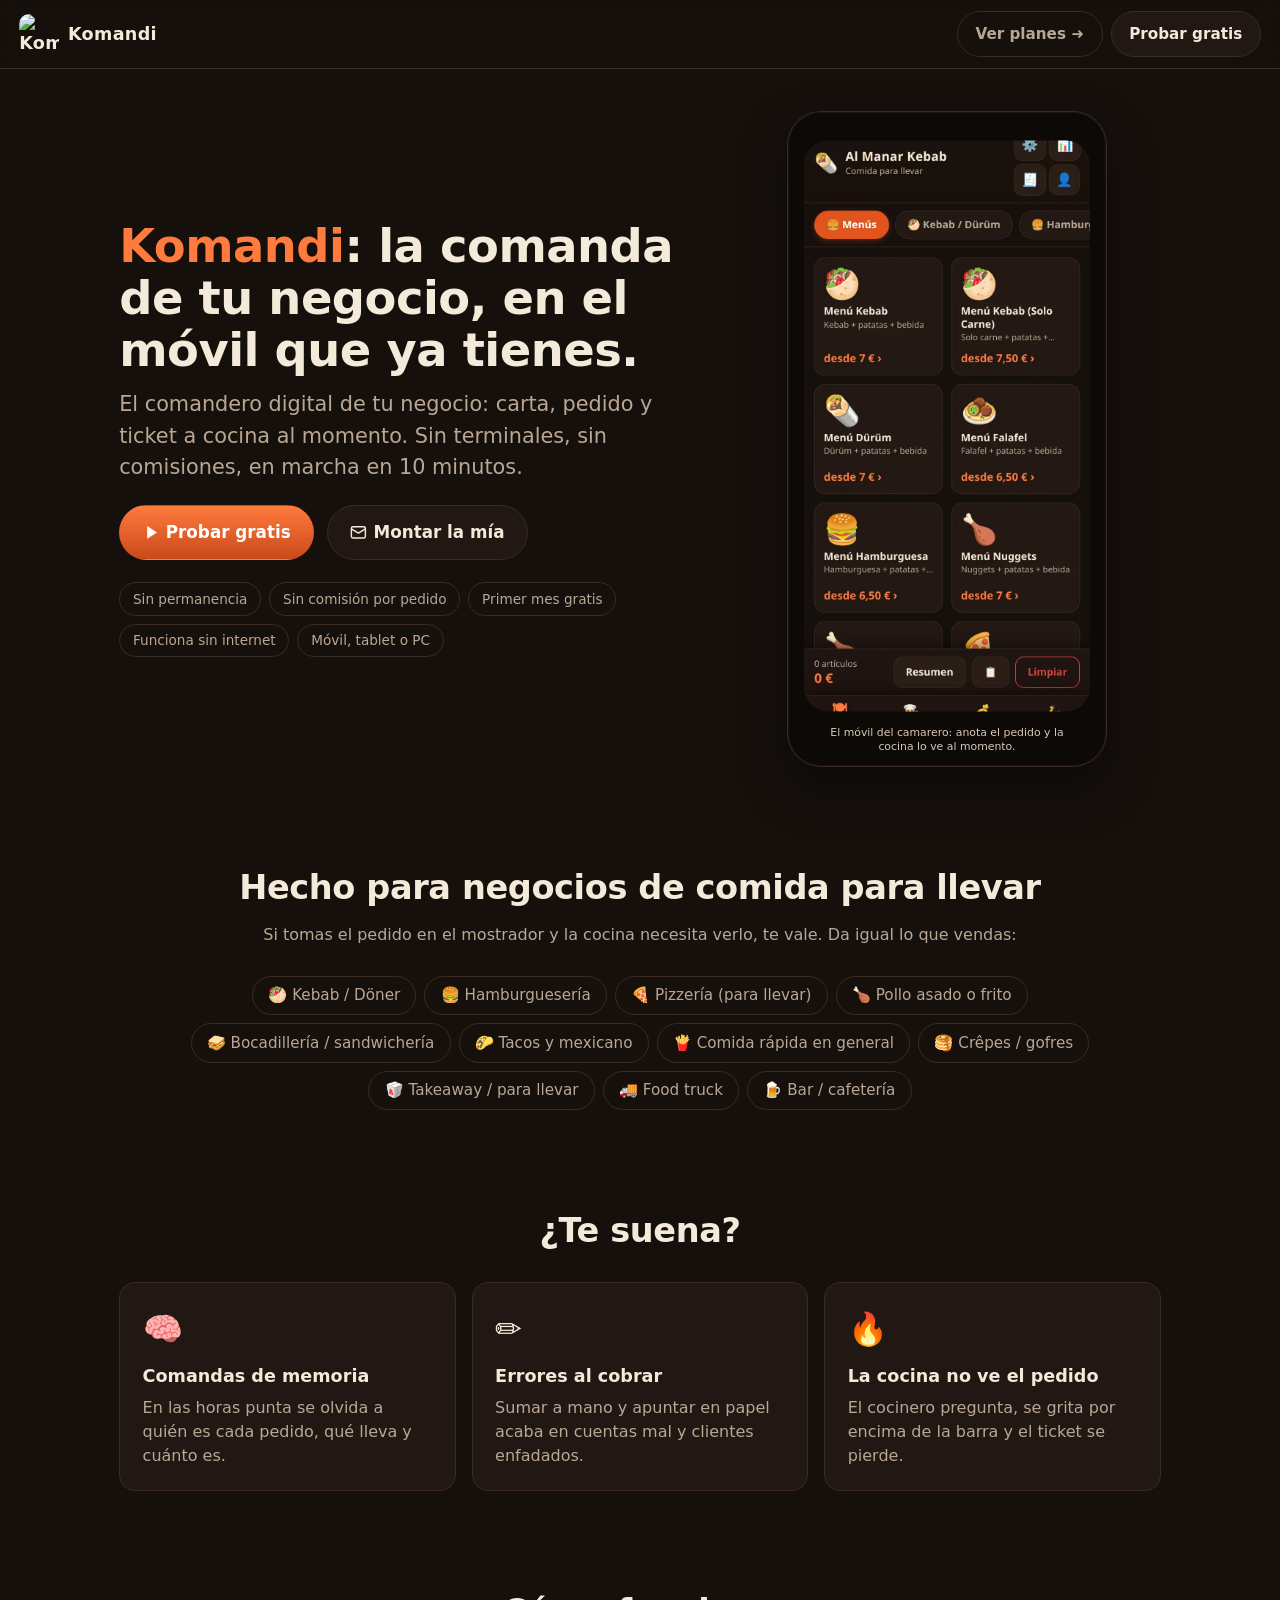
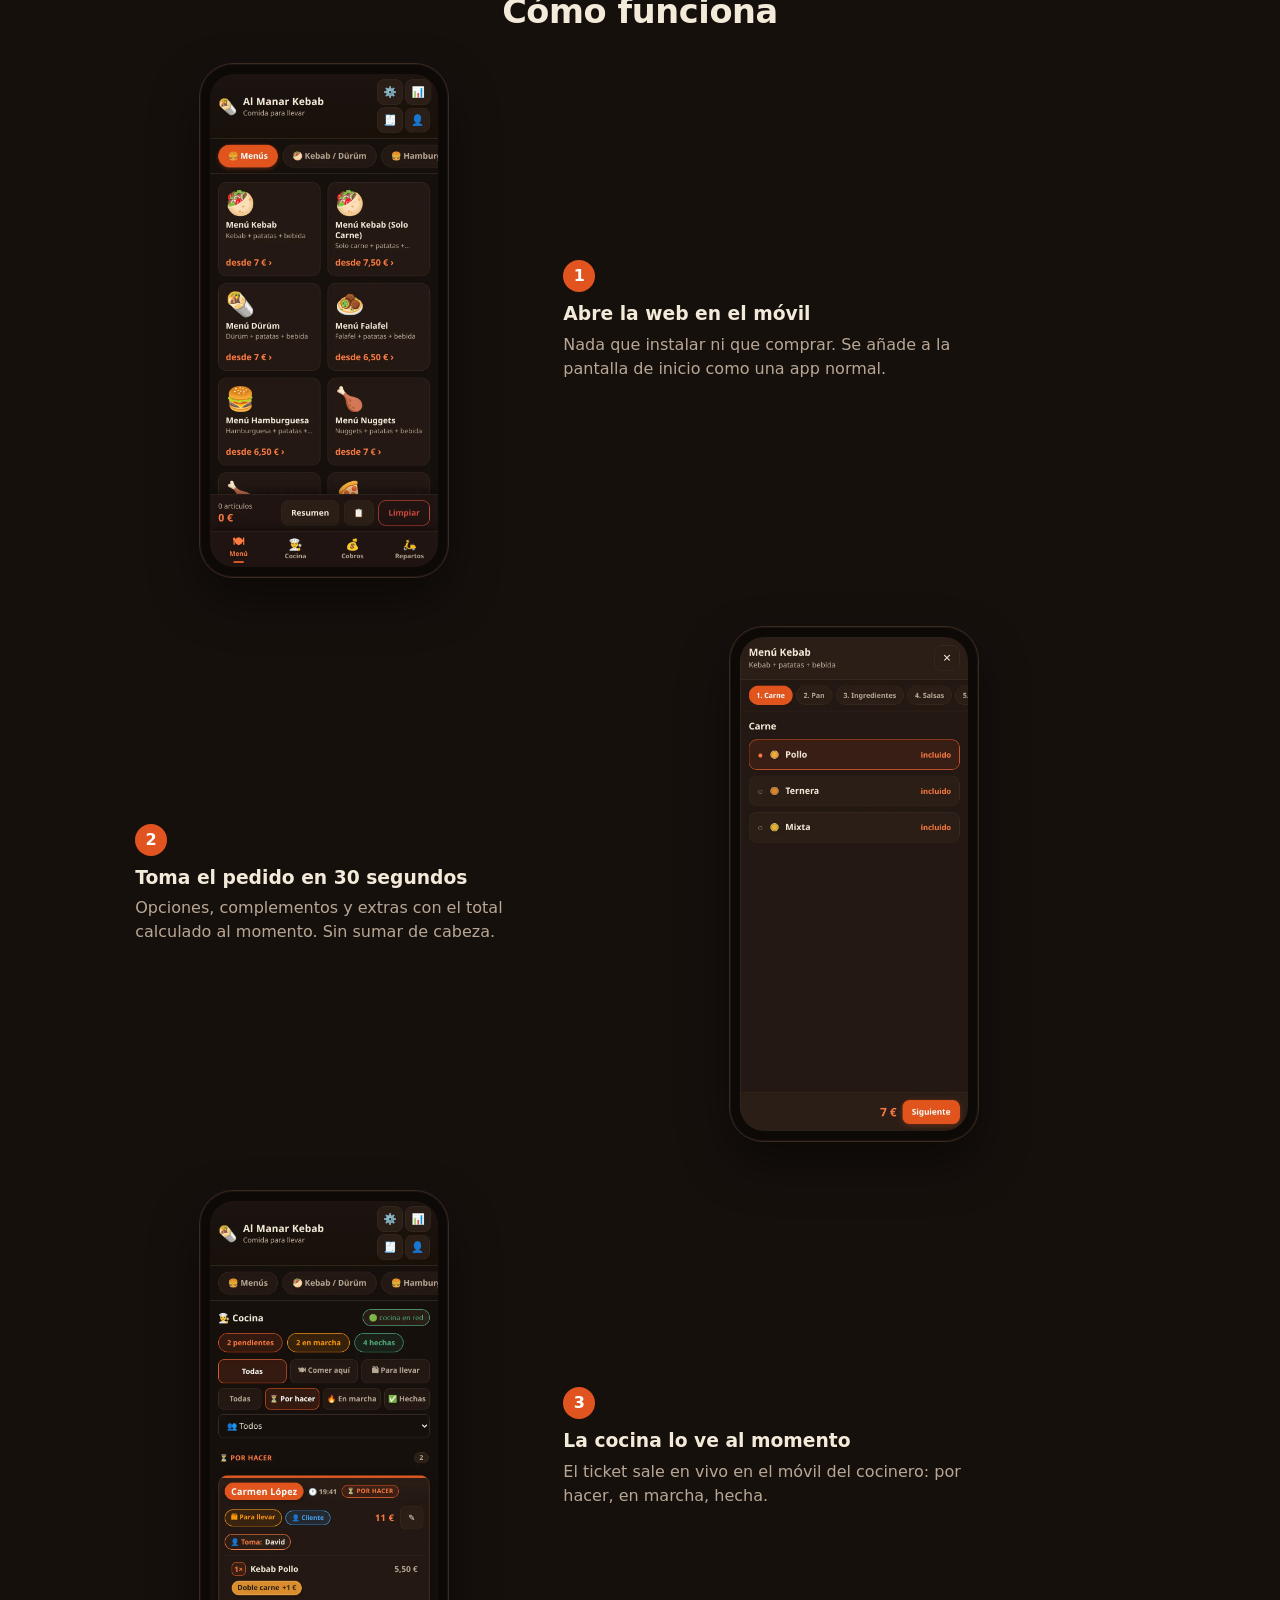
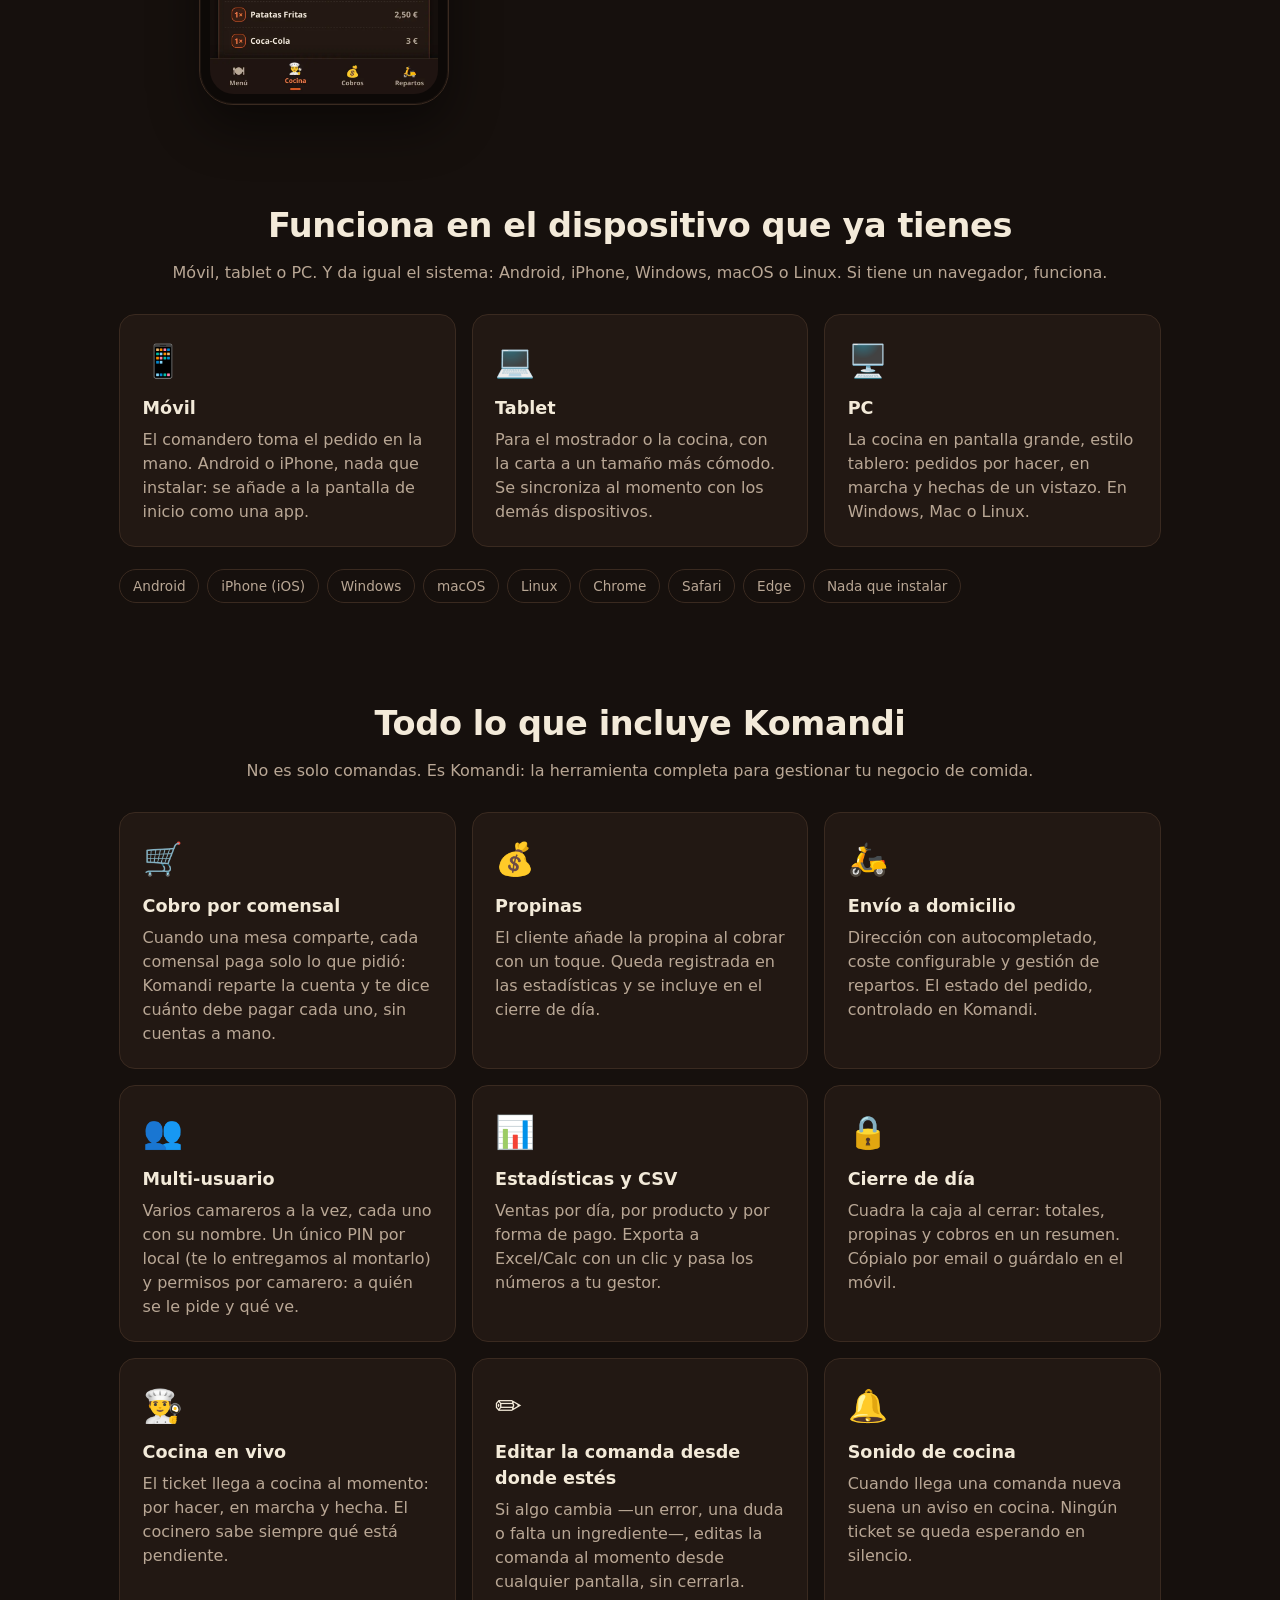
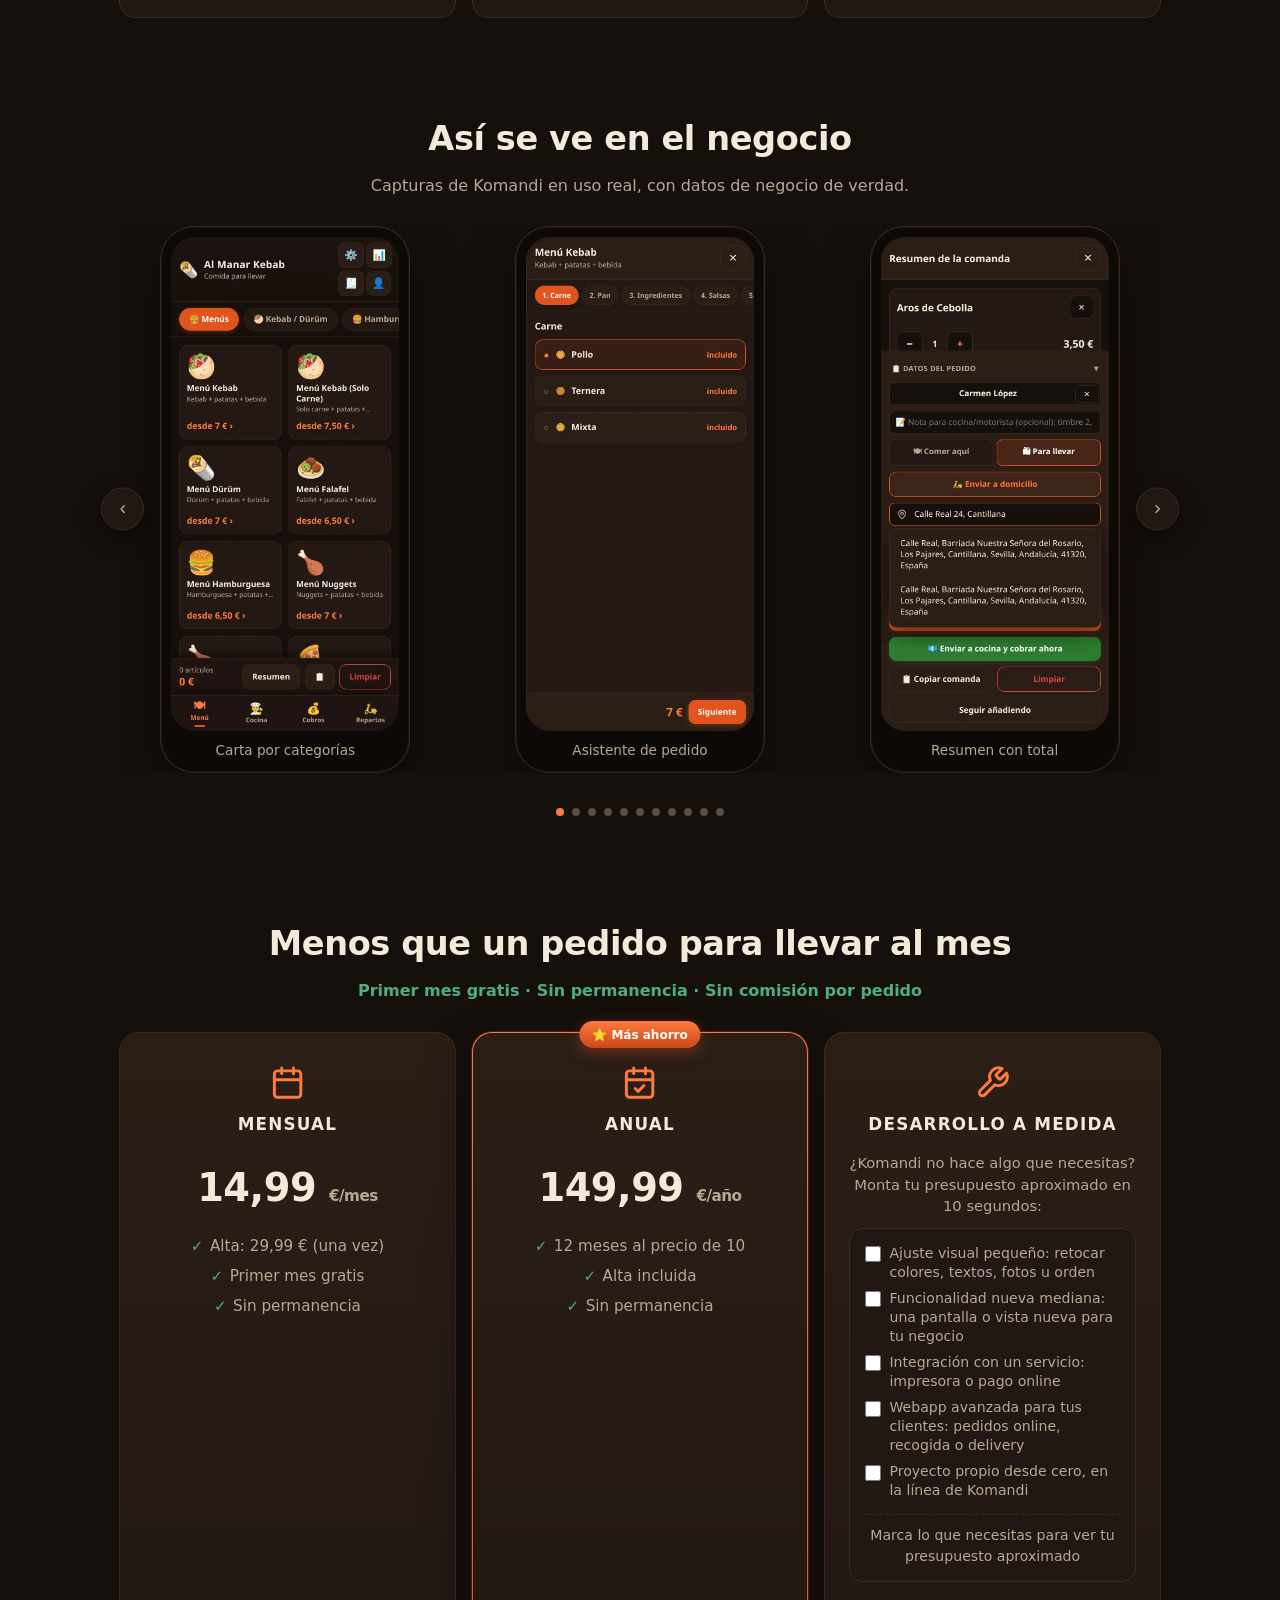
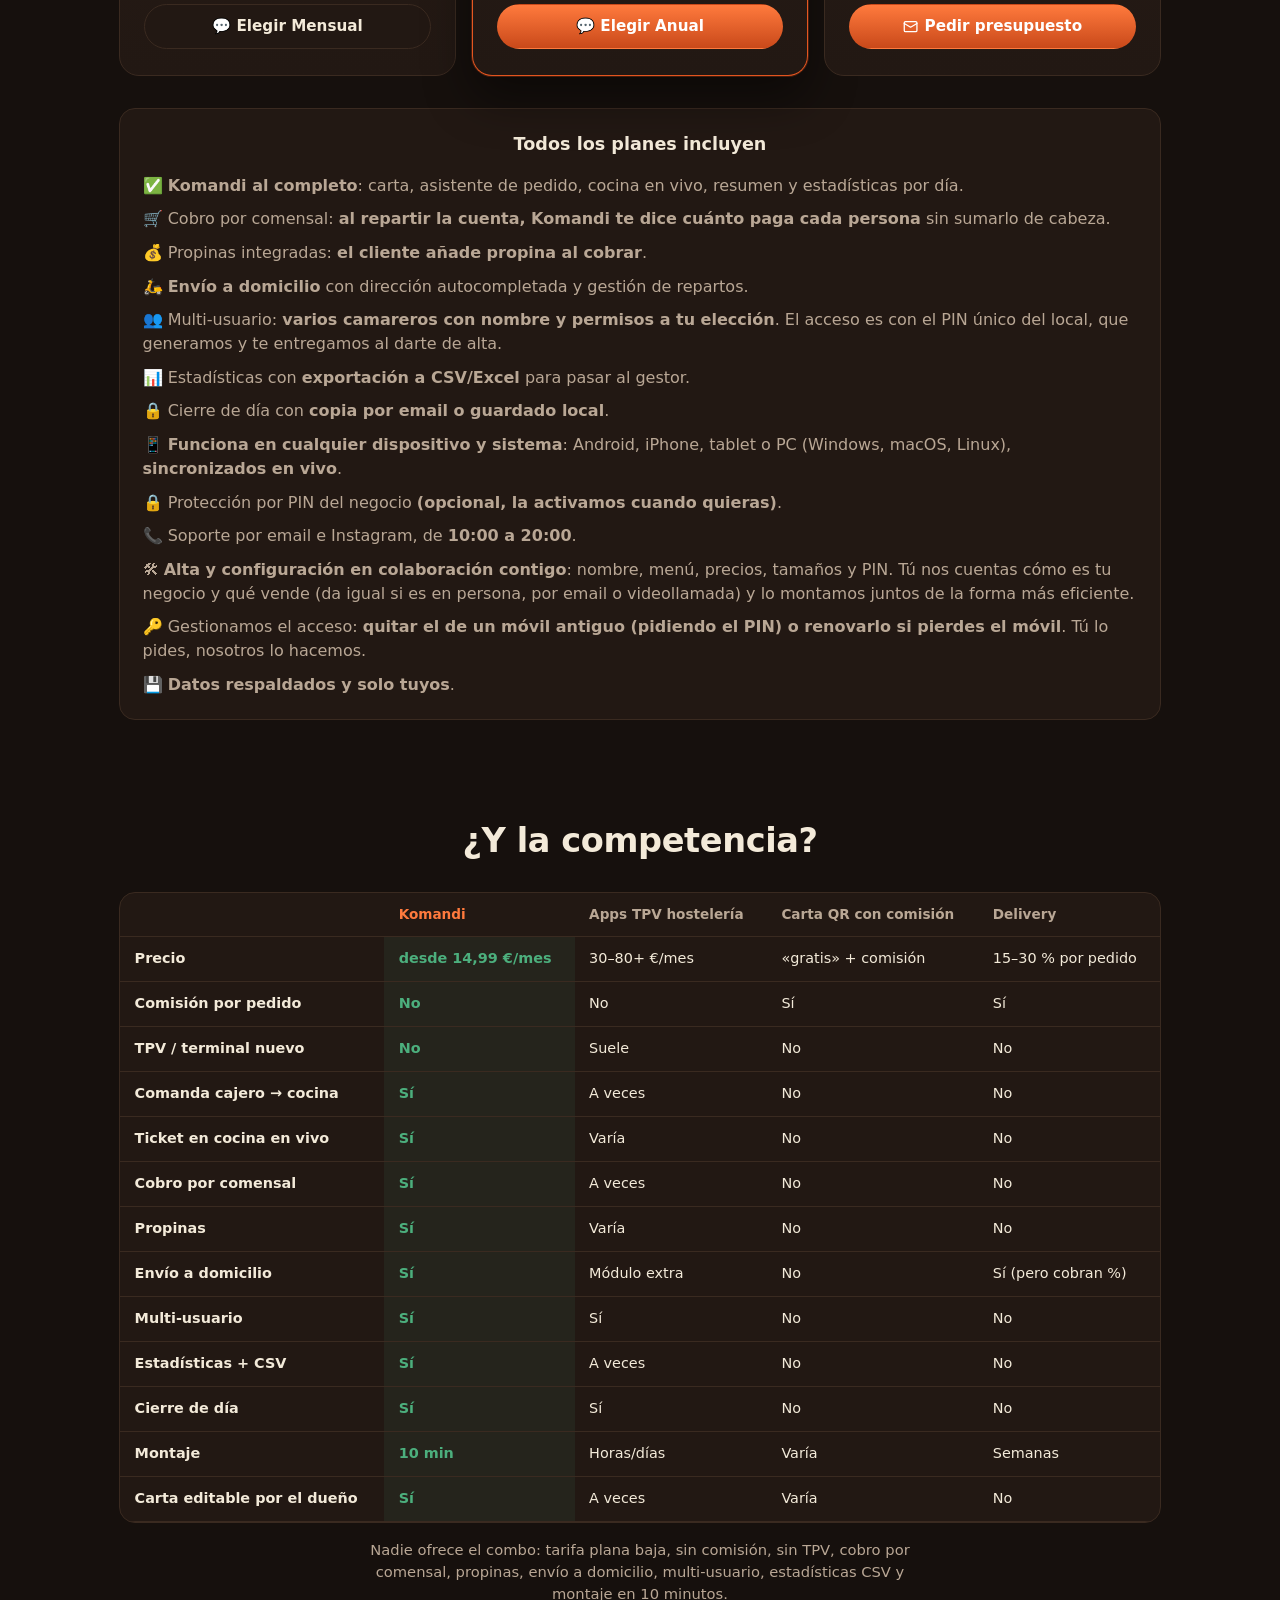
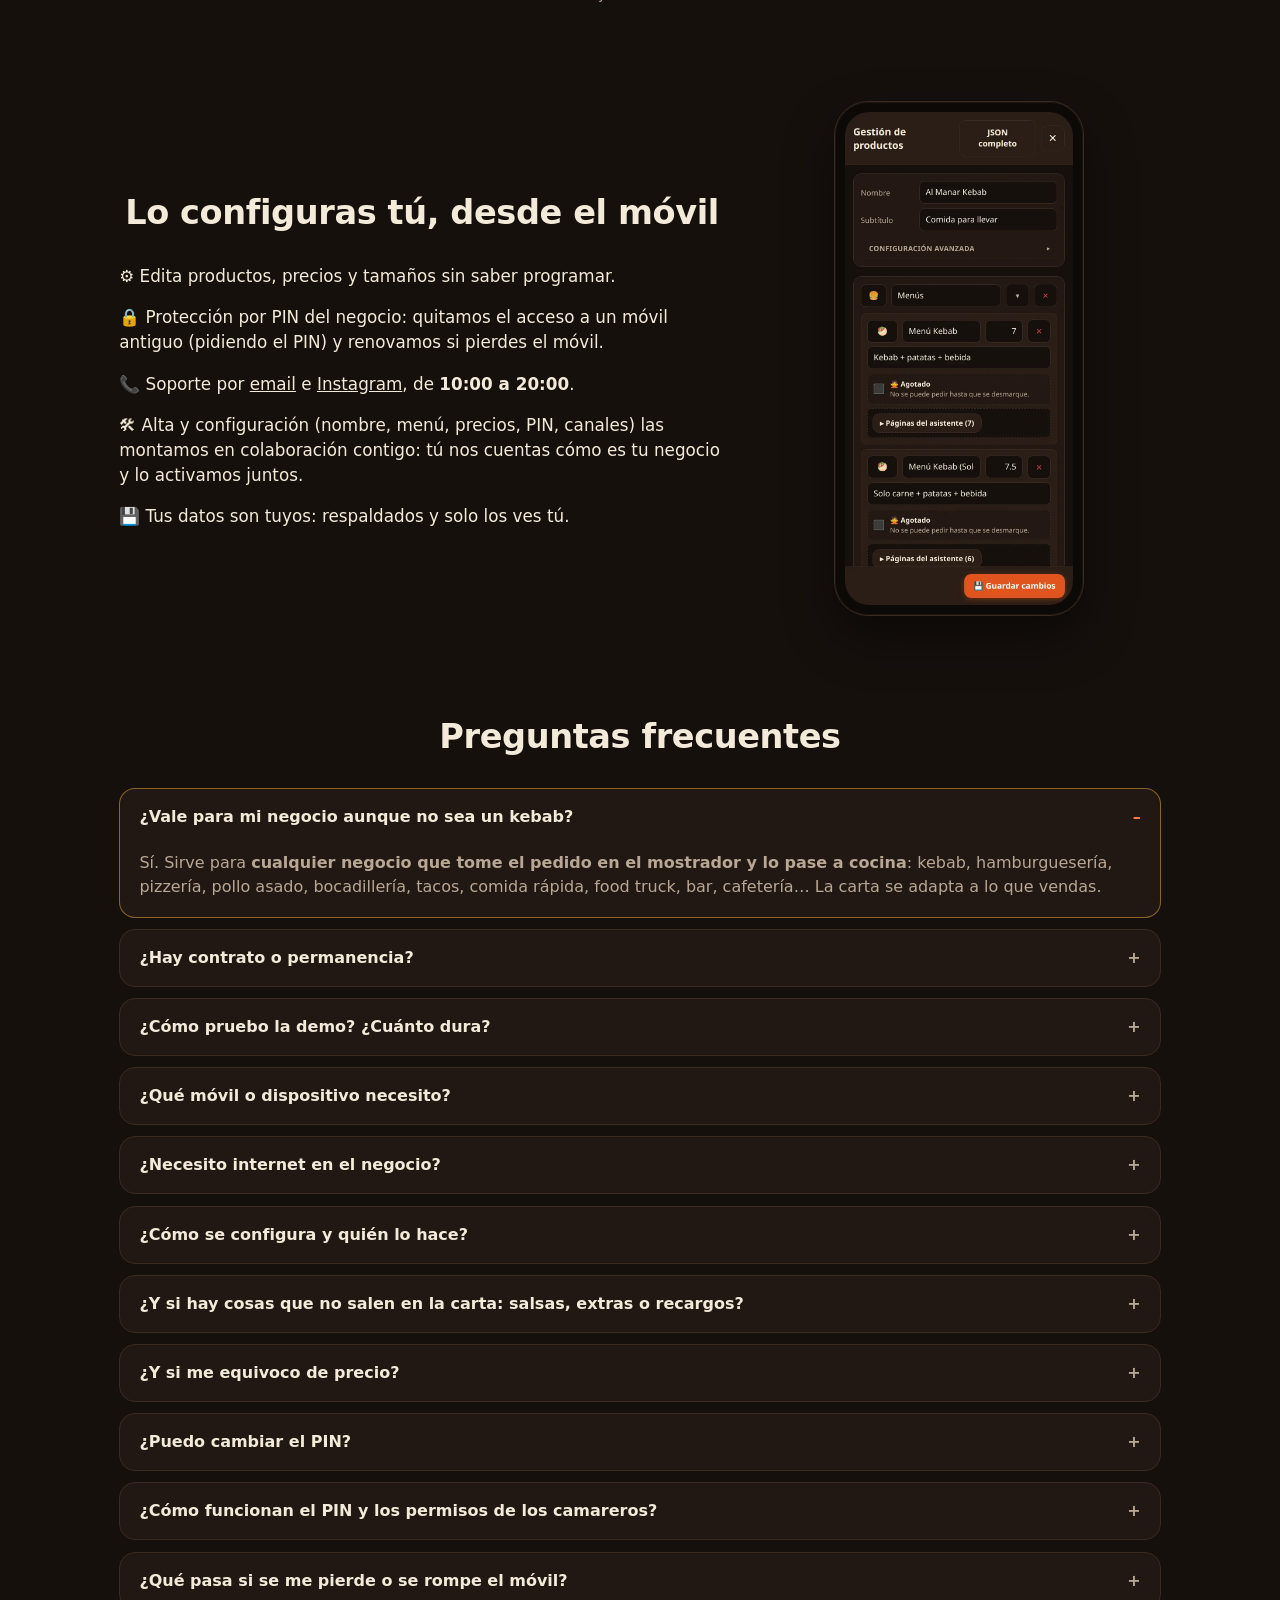
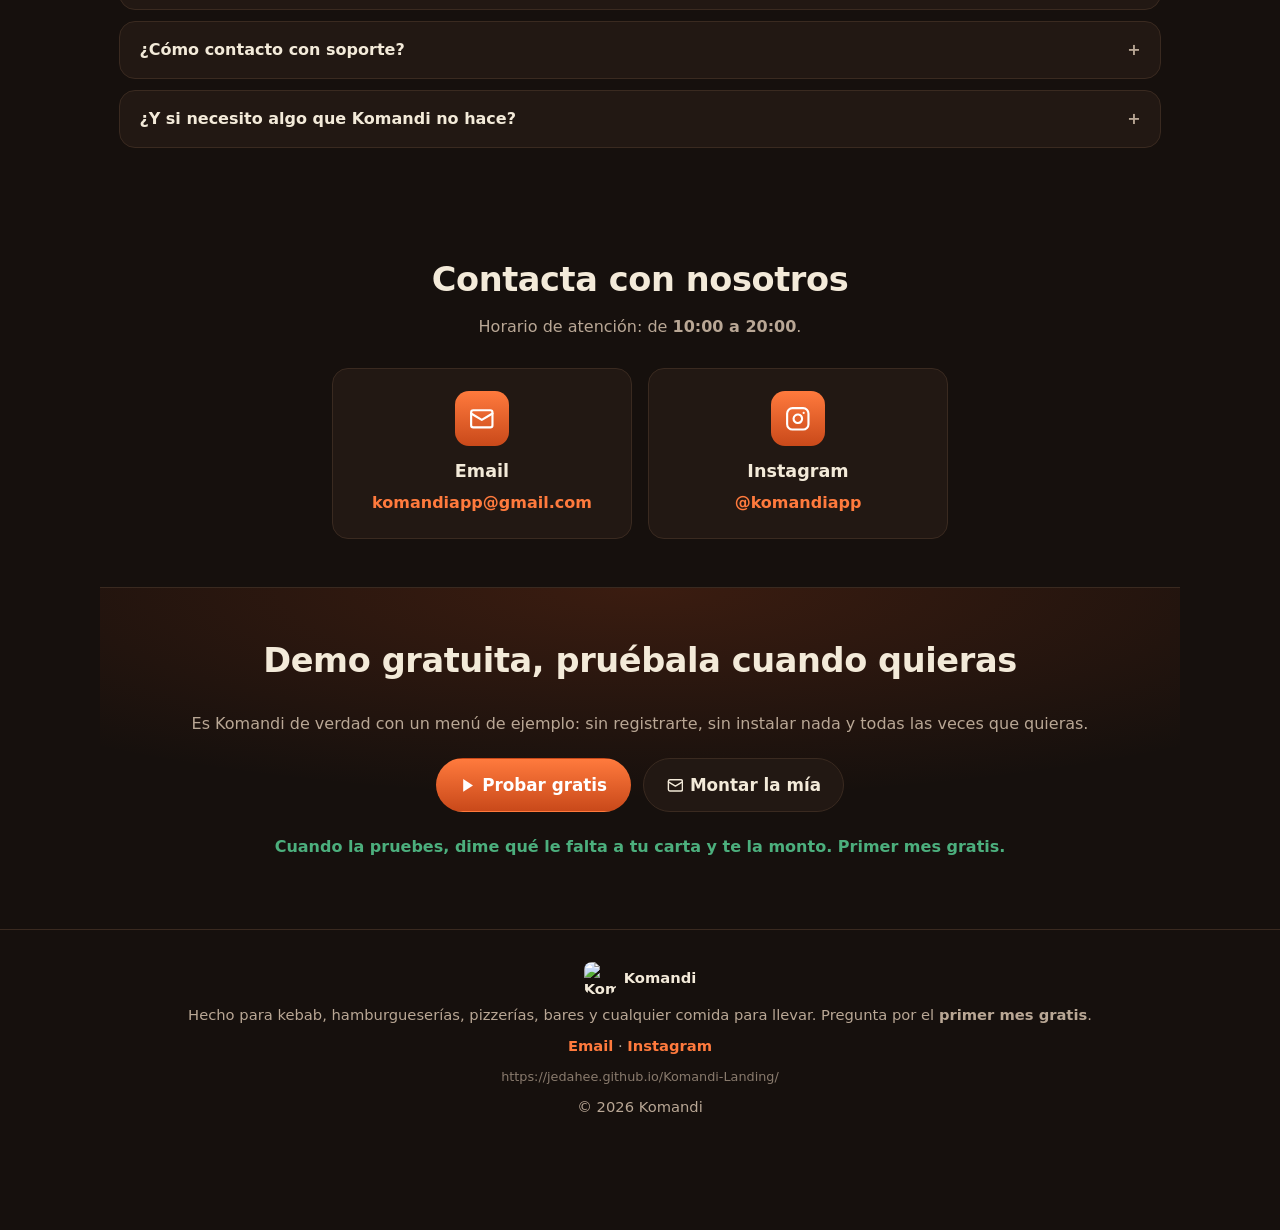
==== commit 16949f33: "feat(landing): SEO y rendimiento para publicar en GitHub Pages - imagen Open Graph 1200x630 (og-1200" ====
--- a/index.html
+++ b/index.html
@@ -19,18 +19,19 @@
 <meta property="og:title" content="Komandi · Comandas de tu negocio en el móvil que ya tienes">
 <meta property="og:description" content="App de comandas para comercios de barrio: kebab, hamburgueserías, pizzerías, bares. Carta, pedido y ticket a cocina al momento. Sin terminales, sin comisiones, primer mes gratis. Planes desde 14,99 €/mes.">
 <meta property="og:url" content="https://jedahee.github.io/Komandi-Landing/">
-<meta property="og:image" content="https://jedahee.github.io/Komandi-Landing/assets/logo-big.png">
-<meta property="og:image:width" content="512">
-<meta property="og:image:height" content="512">
-<meta property="og:image:alt" content="Logo de Komandi: app de comandas para kebab, hamburgueserías, pizzerías y bares">
+<meta property="og:image" content="https://jedahee.github.io/Komandi-Landing/assets/og-1200x630.jpg">
+<meta property="og:image:type" content="image/jpeg">
+<meta property="og:image:width" content="1200">
+<meta property="og:image:height" content="630">
+<meta property="og:image:alt" content="Komandi: app de comandas para kebab, hamburgueserías, pizzerías y bares. Carta, pedido y ticket a cocina al momento.">
 <meta property="og:price:amount" content="14.99">
 <meta property="og:price:currency" content="EUR">
 <meta property="og:product:availability" content="in stock">
-<meta name="twitter:card" content="summary">
+<meta name="twitter:card" content="summary_large_image">
 <meta name="twitter:title" content="Komandi · Comandas de tu negocio en el móvil que ya tienes">
 <meta name="twitter:description" content="App de comandas para kebab, hamburgueserías, pizzerías, bares. Sin terminales, sin comisiones, primer mes gratis. Planes desde 14,99 €/mes.">
-<meta name="twitter:image" content="https://jedahee.github.io/Komandi-Landing/assets/logo-big.png">
-<meta name="twitter:image:alt" content="Logo de Komandi: app de comandas para kebab, hamburgueserías, pizzerías y bares">
+<meta name="twitter:image" content="https://jedahee.github.io/Komandi-Landing/assets/og-1200x630.jpg">
+<meta name="twitter:image:alt" content="Komandi: app de comandas para kebab, hamburgueserías, pizzerías y bares. Carta, pedido y ticket a cocina al momento.">
 <link rel="canonical" href="https://jedahee.github.io/Komandi-Landing/">
 <link rel="alternate" hreflang="es" href="https://jedahee.github.io/Komandi-Landing/">
 <link rel="alternate" hreflang="x-default" href="https://jedahee.github.io/Komandi-Landing/">
@@ -56,6 +57,10 @@
       "name": "Komandi",
       "url": "https://jedahee.github.io/Komandi-Landing/",
       "logo": "https://jedahee.github.io/Komandi-Landing/assets/logo.png",
+      "image": "https://jedahee.github.io/Komandi-Landing/assets/og-1200x630.jpg",
+      "sameAs": [
+        "https://www.instagram.com/komandiapp"
+      ],
       "contactPoint": [
         {
           "@type": "ContactPoint",
@@ -73,6 +78,20 @@
       "operatingSystem": "Android, iOS, Windows, macOS, Linux",
       "browserRequirements": "Requiere un navegador web moderno",
       "description": "App de comandas para negocios de comida para llevar: kebab, hamburgueserías, pizzerías, bares. Carta, asistente de pedido, cocina en vivo, resumen y estadísticas por día.",
+      "screenshot": [
+        "https://jedahee.github.io/Komandi-Landing/assets/capturas/01-carta.webp",
+        "https://jedahee.github.io/Komandi-Landing/assets/capturas/04-cocina.webp",
+        "https://jedahee.github.io/Komandi-Landing/assets/capturas/07-estadisticas.webp"
+      ],
+      "featureList": [
+        "Carta por categorías con asistente de pedido paso a paso",
+        "Cocina en vivo: el ticket llega al momento, por hacer / en marcha / hecha",
+        "Cobro por comensal y propinas",
+        "Envío a domicilio con dirección autocompletada",
+        "Estadísticas por día y exportación a CSV",
+        "Cierre de día con resumen de caja",
+        "Funciona sin internet, sin instalar nada"
+      ],
       "offers": {
         "@type": "Offer",
         "price": "14.99",
@@ -86,7 +105,7 @@
       "@id": "https://jedahee.github.io/Komandi-Landing/#producto",
       "name": "Komandi — comandas para tu negocio",
       "description": "App de comandas para kebab, hamburgueserías, pizzerías, bares. Carta, pedido y ticket a cocina al momento. Sin terminales, sin comisiones, primer mes gratis.",
-      "image": "https://jedahee.github.io/Komandi-Landing/assets/logo.png",
+      "image": "https://jedahee.github.io/Komandi-Landing/assets/og-1200x630.jpg",
       "brand": { "@type": "Brand", "name": "Komandi" },
       "offers": {
         "@type": "AggregateOffer",
@@ -228,7 +247,7 @@
     </ul>
   </div>
   <figure class="tel hero-tel reveal">
-    <video autoplay muted loop playsinline preload="auto"
+    <video autoplay muted loop playsinline preload="metadata"
            poster="assets/capturas/01-carta.webp?v=20260913"
            aria-label="Vídeo de demostración de Komandi: tomar un pedido en un móvil">
       <source src="assets/video/komandi-demo.mp4?v=20260917" type="video/mp4">
--- a/styles.css
+++ b/styles.css
@@ -248,6 +248,7 @@
 .hero-tel {
   position: relative;
   width: 280px;
+  padding: 10px 16px 26px;
   overflow: hidden;
 }
 .hero-tel video {
@@ -257,15 +258,15 @@
   aspect-ratio: 780 / 1688;
   object-fit: cover;
   border-radius: 24px;
-  clip-path: inset(13px 0 23px 0 round 24px);
+  clip-path: inset(19px 0 29px 0 round 24px);
 }
 .hero-tel figcaption {
   position: absolute;
   left: 14px;
   right: 14px;
-  bottom: 6px;
+  bottom: 10px;
   margin: 0;
-  padding: .15rem .3rem;
+  padding: .2rem .6rem;
   text-align: center;
   font-size: .68rem;
   line-height: 1.25;
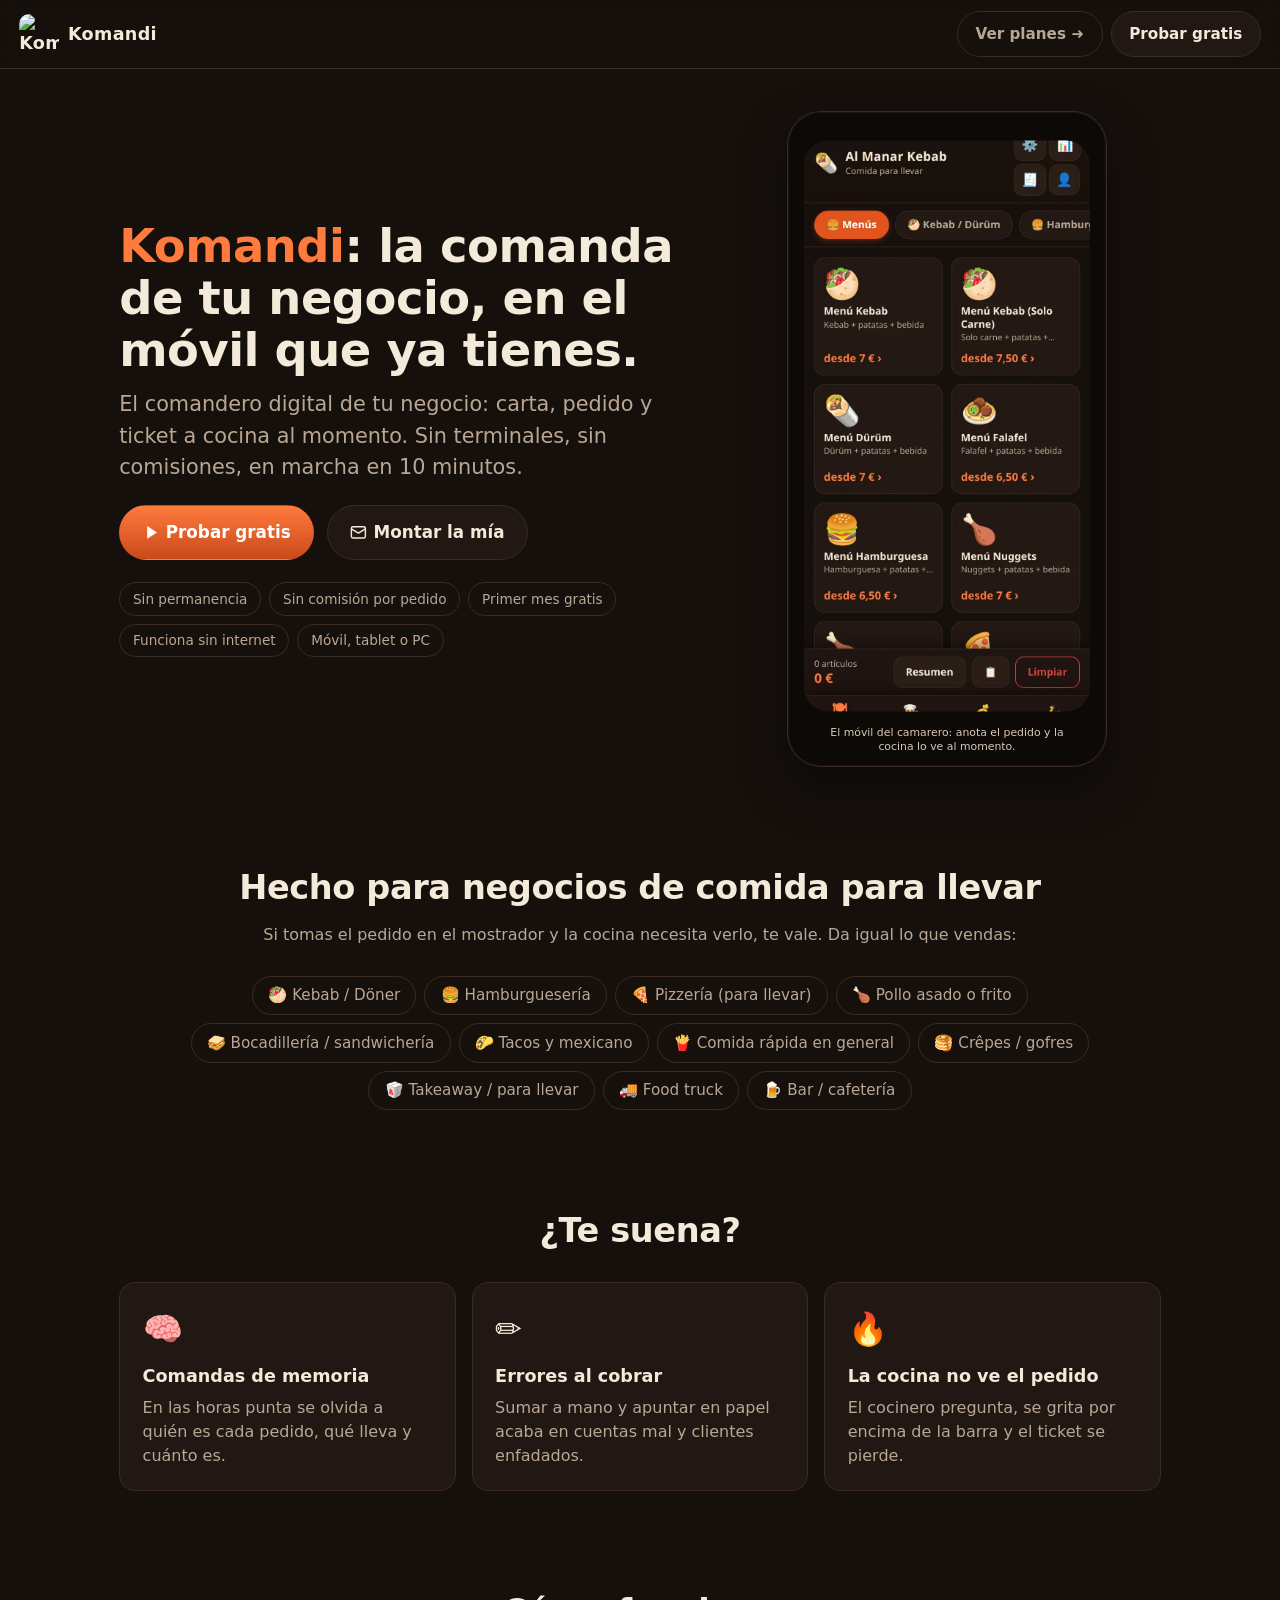
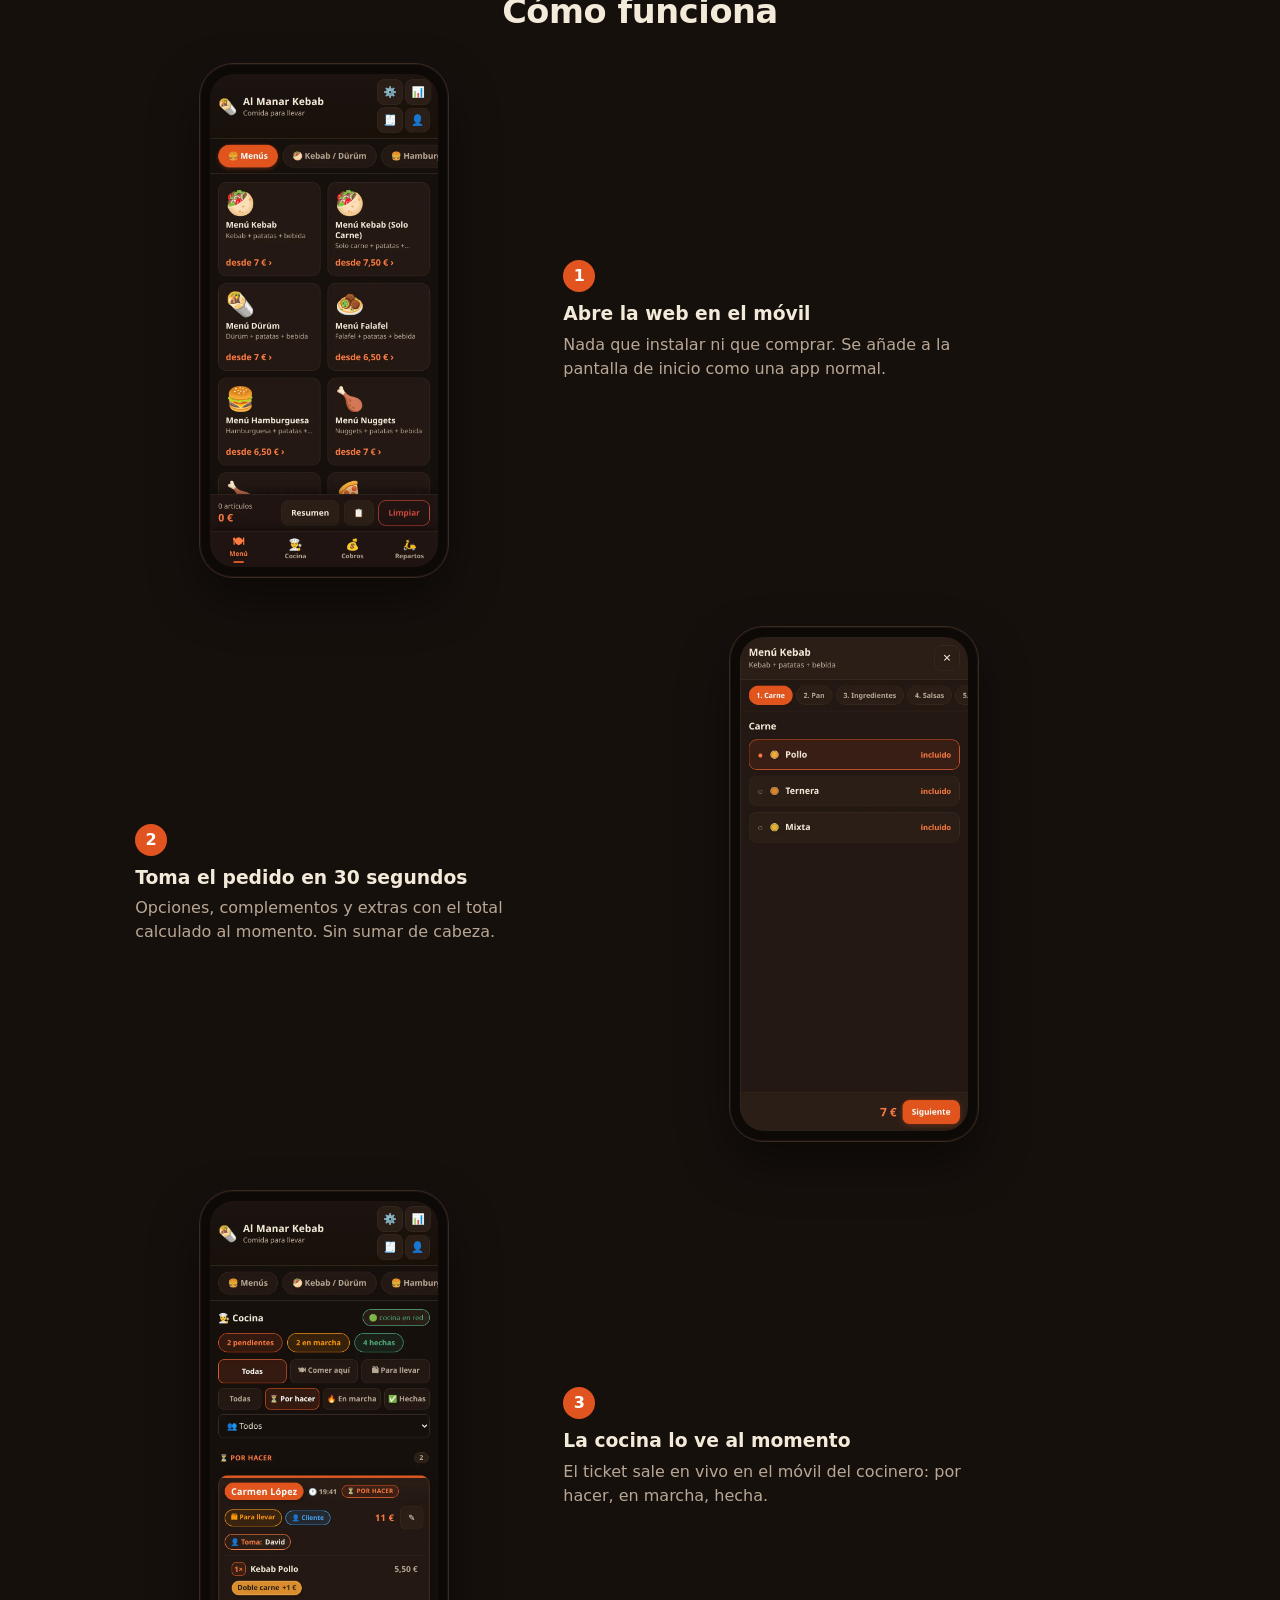
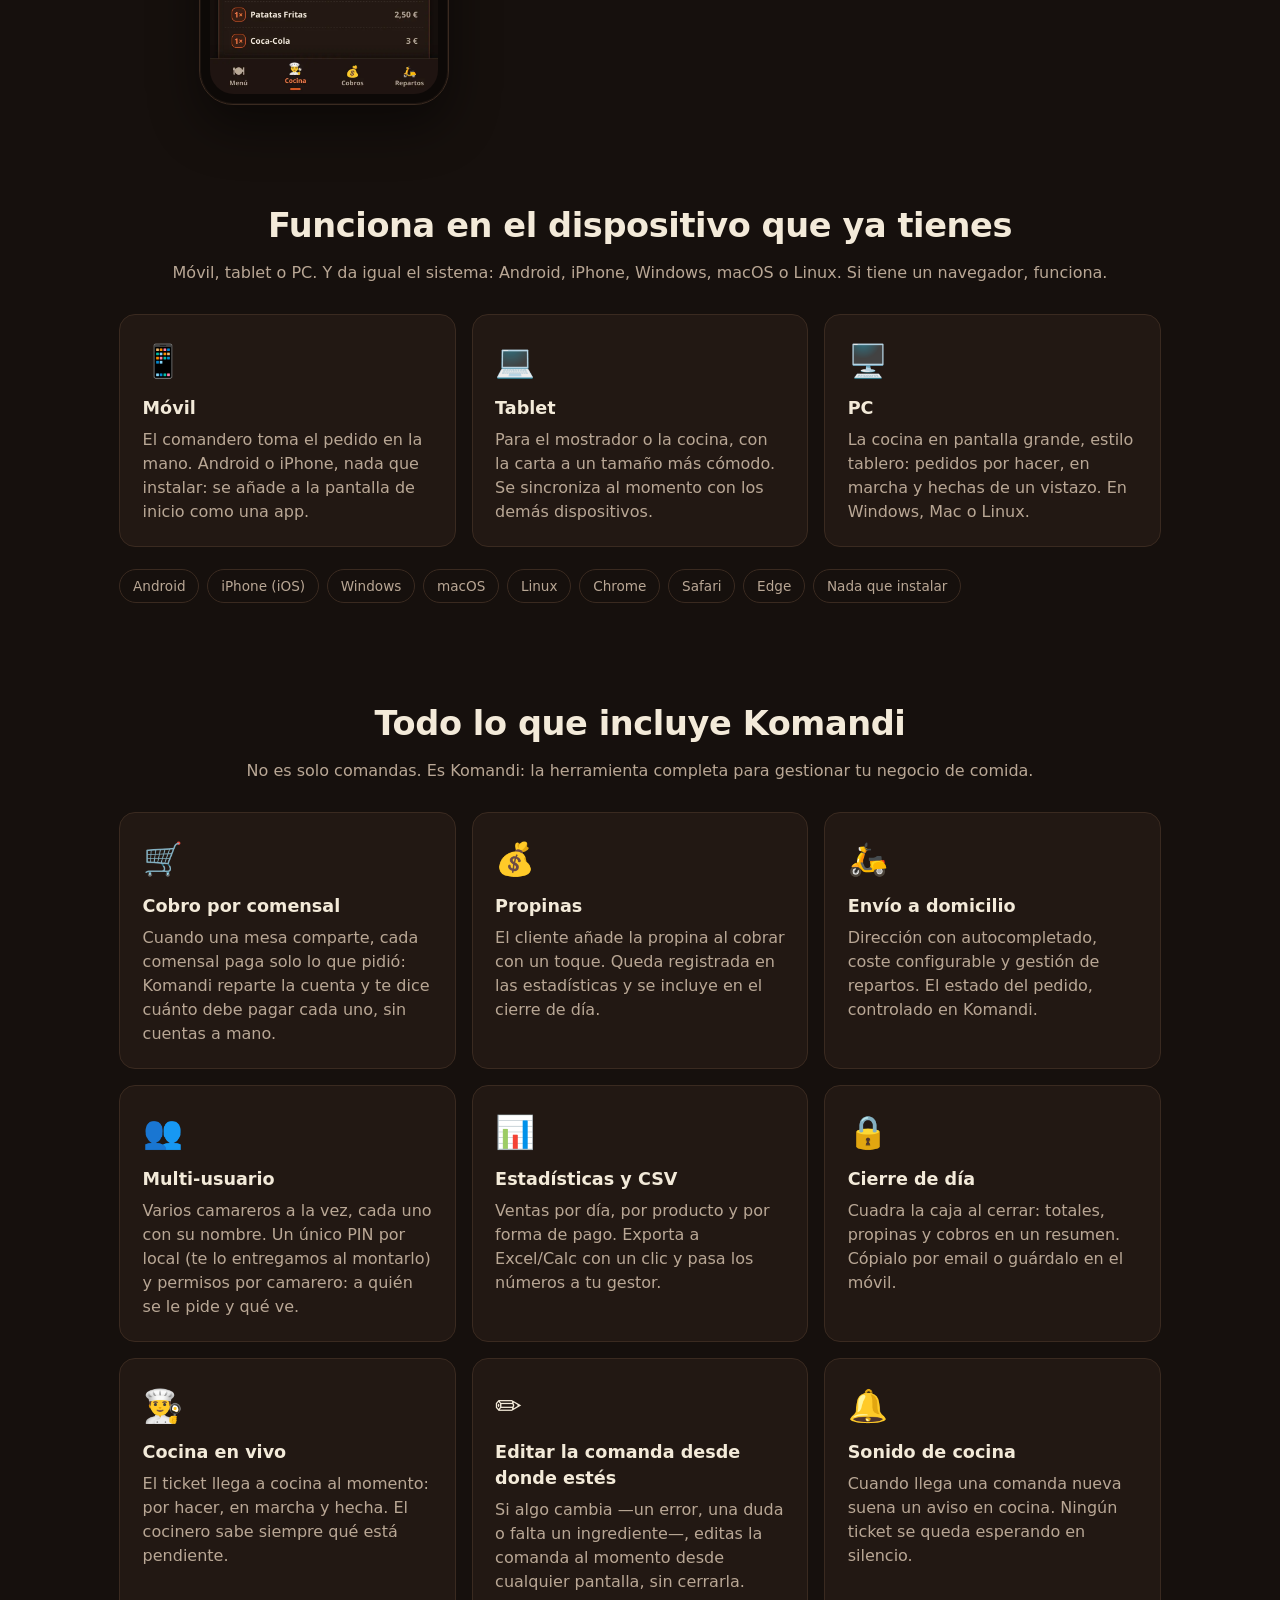
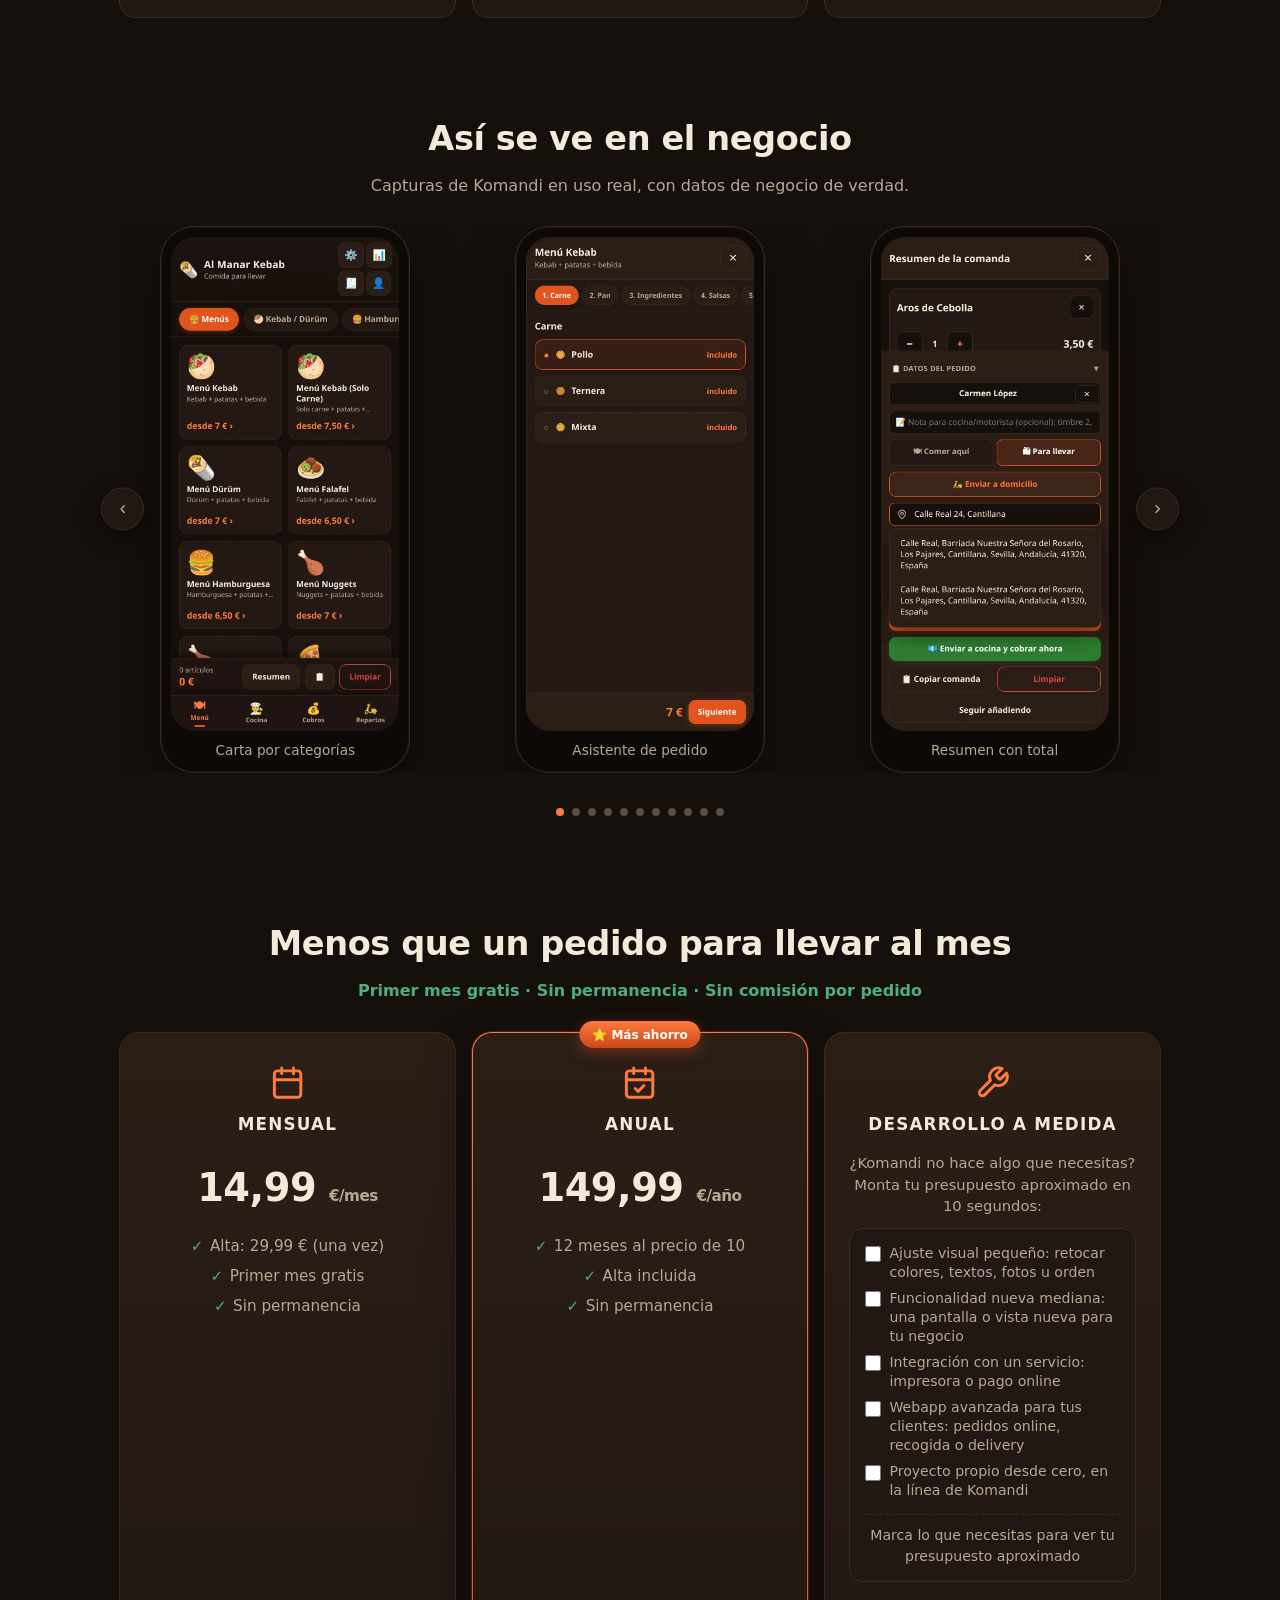
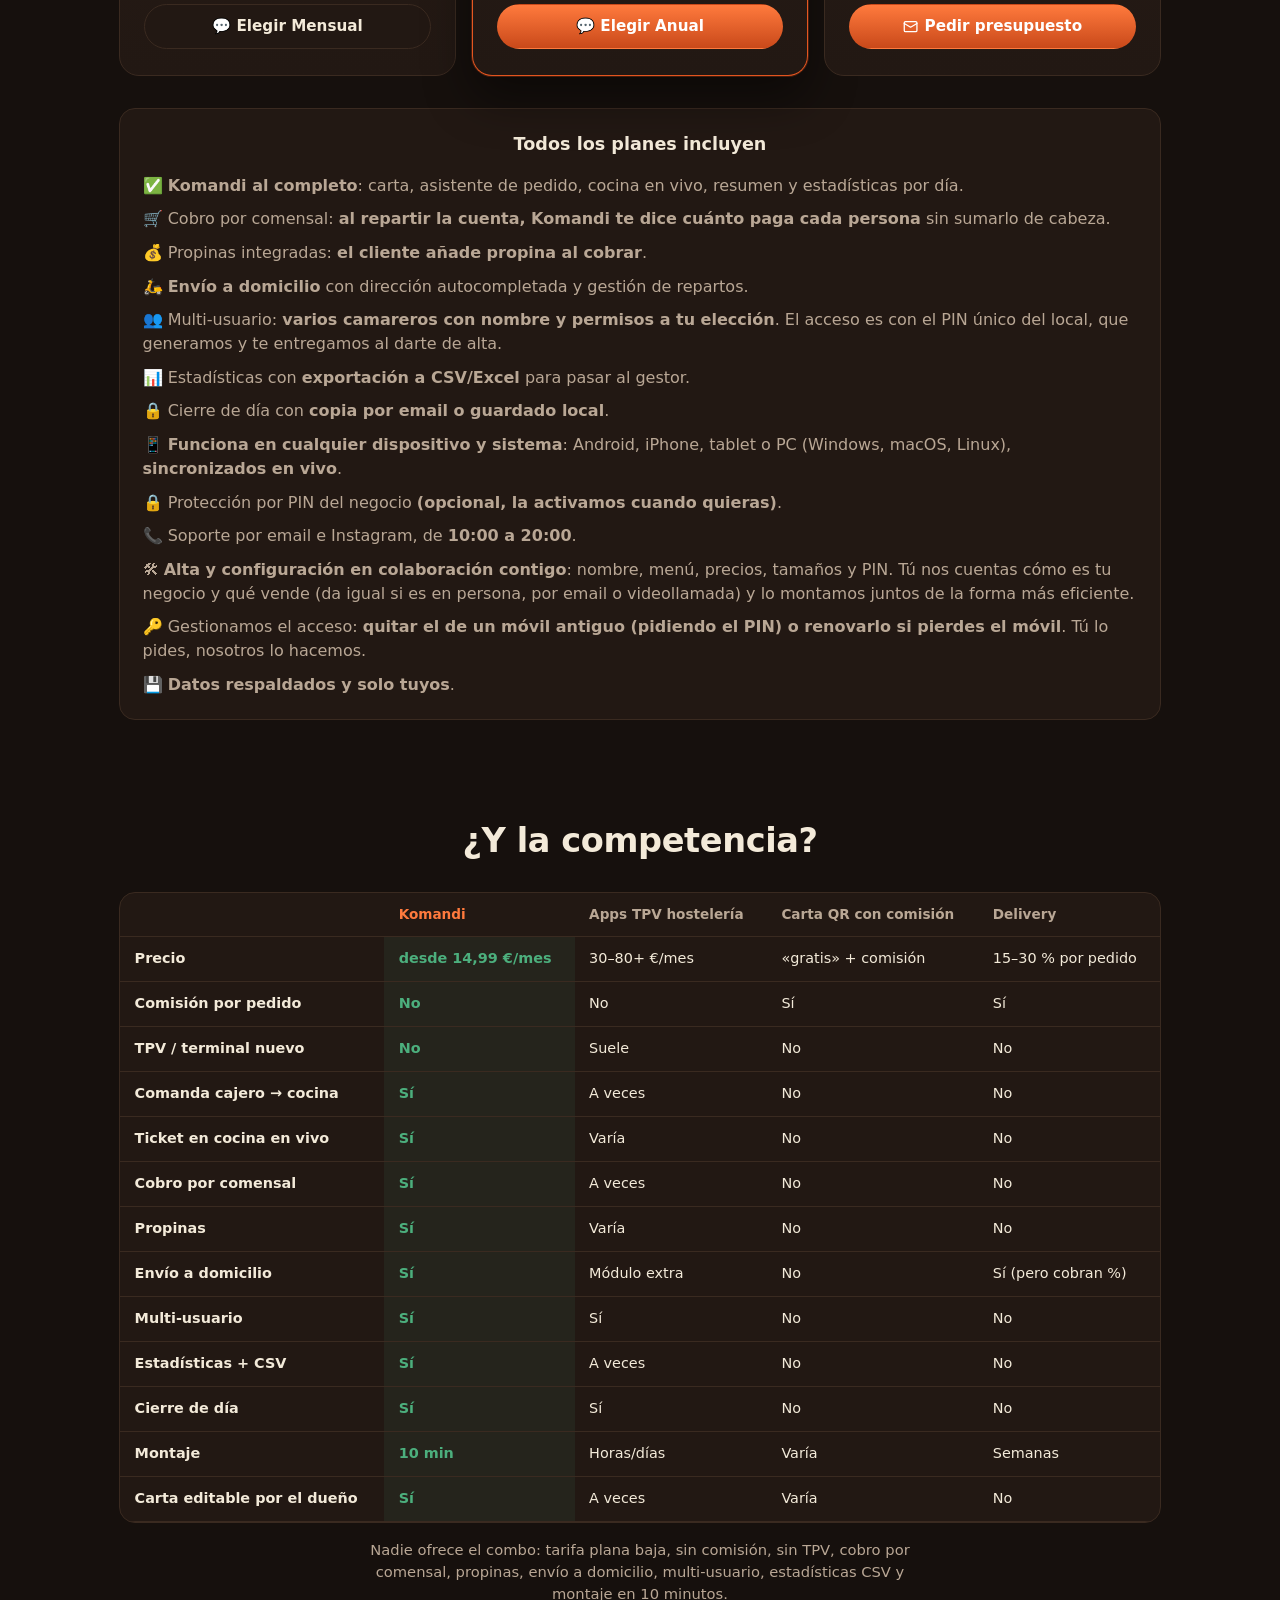
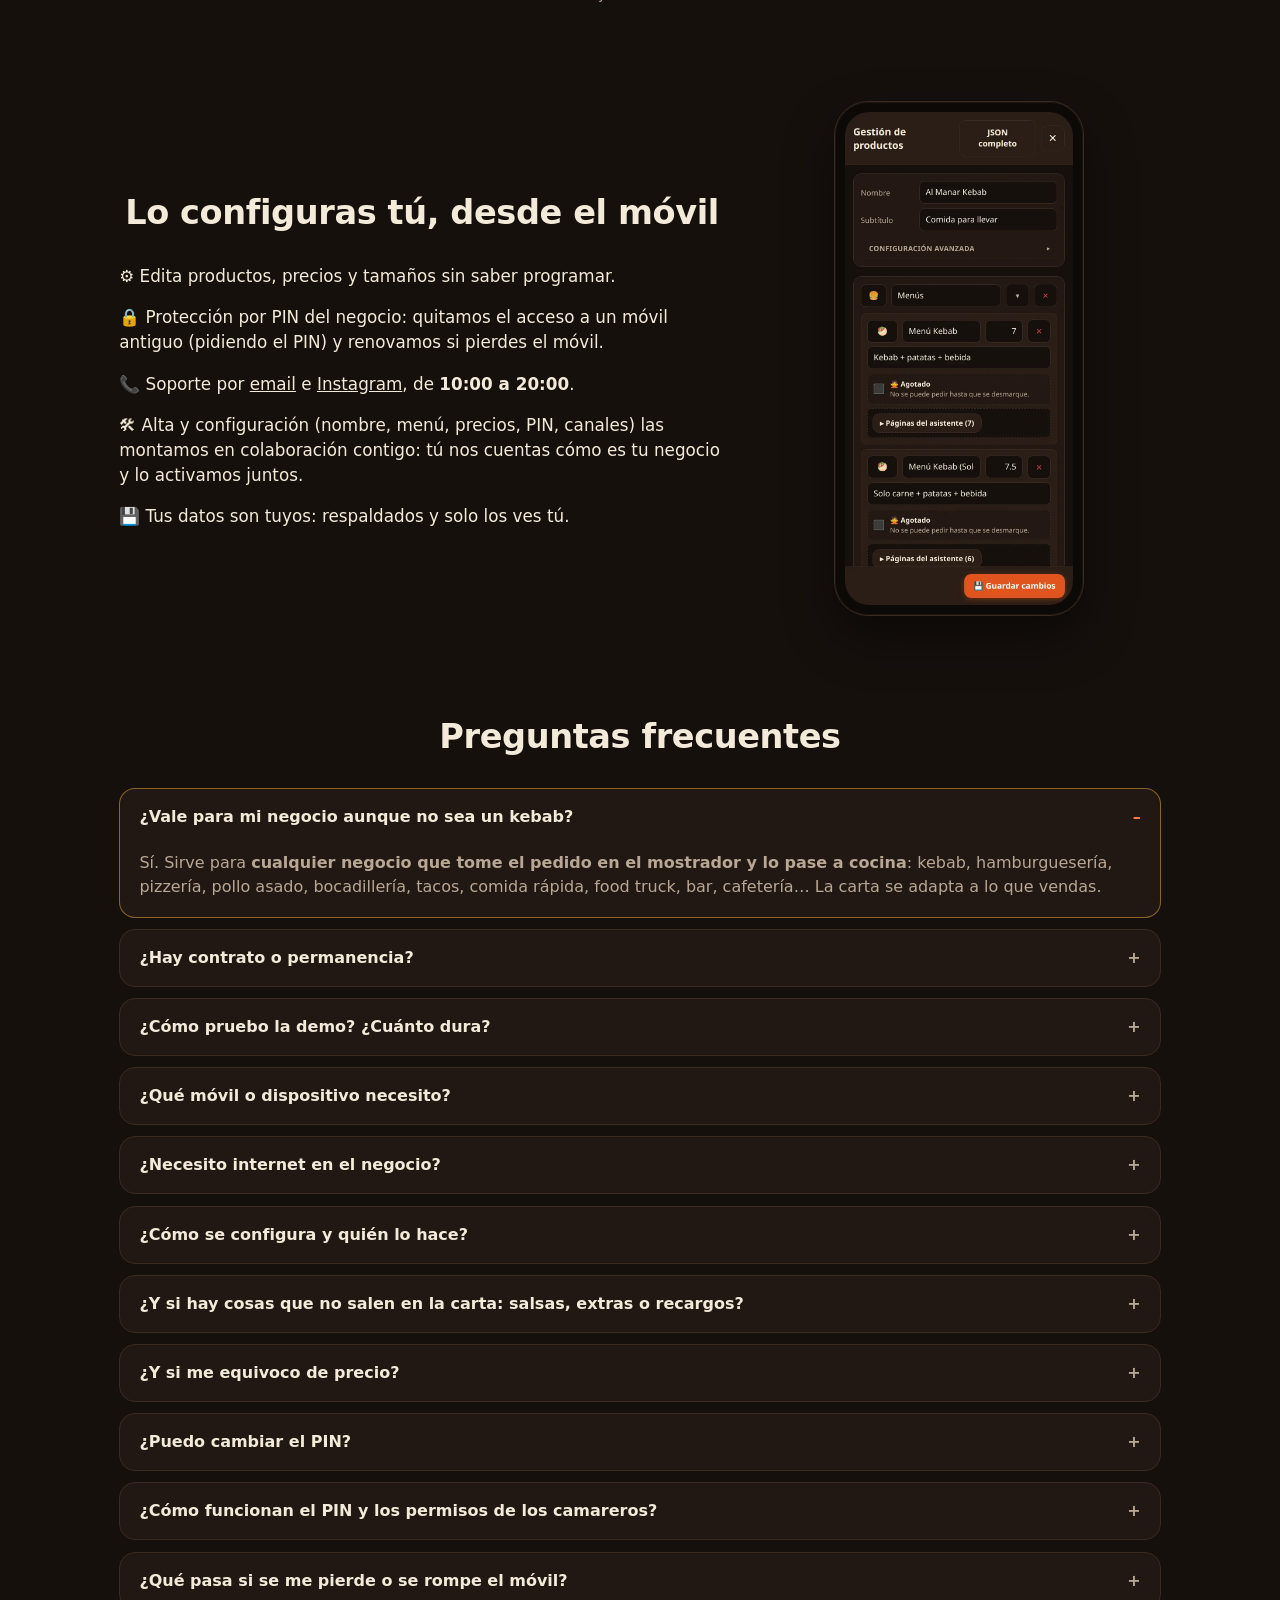
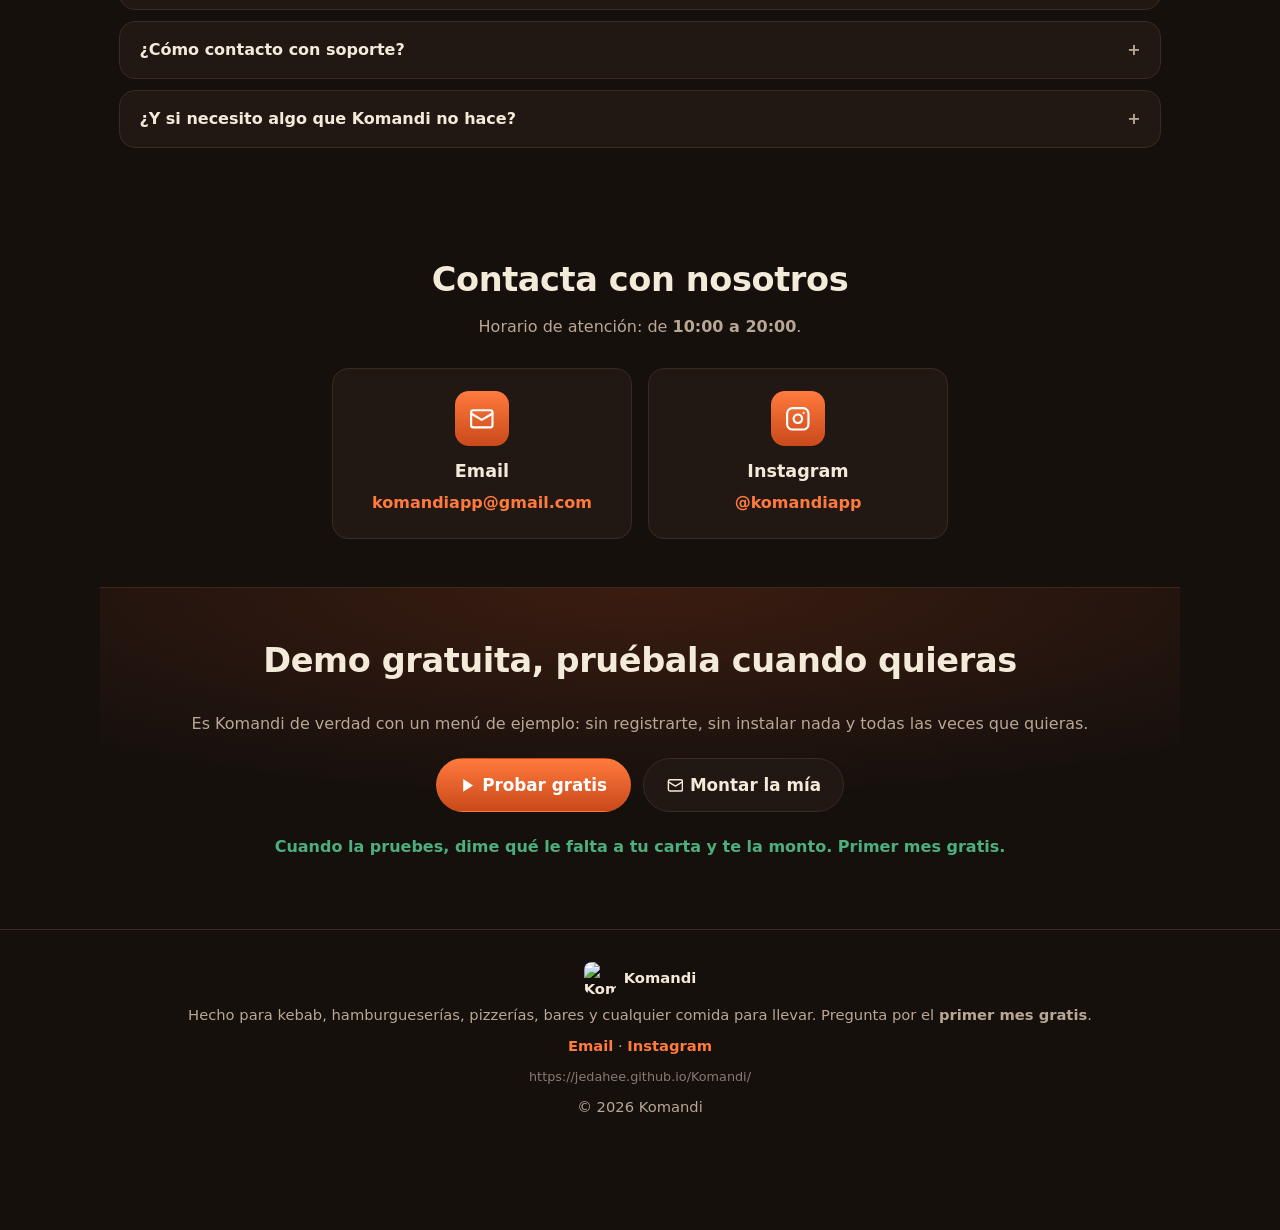
==== commit 1cdf95f8: "refactor(landing): URL final de la web pasa a /Komandi (alias corto del folleto)" ====
--- a/index.html
+++ b/index.html
@@ -18,8 +18,8 @@
 <meta property="og:locale" content="es_ES">
 <meta property="og:title" content="Komandi · Comandas de tu negocio en el móvil que ya tienes">
 <meta property="og:description" content="App de comandas para comercios de barrio: kebab, hamburgueserías, pizzerías, bares. Carta, pedido y ticket a cocina al momento. Sin terminales, sin comisiones, primer mes gratis. Planes desde 14,99 €/mes.">
-<meta property="og:url" content="https://jedahee.github.io/Komandi-Landing/">
-<meta property="og:image" content="https://jedahee.github.io/Komandi-Landing/assets/og-1200x630.jpg">
+<meta property="og:url" content="https://jedahee.github.io/Komandi/">
+<meta property="og:image" content="https://jedahee.github.io/Komandi/assets/og-1200x630.jpg">
 <meta property="og:image:type" content="image/jpeg">
 <meta property="og:image:width" content="1200">
 <meta property="og:image:height" content="630">
@@ -30,11 +30,11 @@
 <meta name="twitter:card" content="summary_large_image">
 <meta name="twitter:title" content="Komandi · Comandas de tu negocio en el móvil que ya tienes">
 <meta name="twitter:description" content="App de comandas para kebab, hamburgueserías, pizzerías, bares. Sin terminales, sin comisiones, primer mes gratis. Planes desde 14,99 €/mes.">
-<meta name="twitter:image" content="https://jedahee.github.io/Komandi-Landing/assets/og-1200x630.jpg">
+<meta name="twitter:image" content="https://jedahee.github.io/Komandi/assets/og-1200x630.jpg">
 <meta name="twitter:image:alt" content="Komandi: app de comandas para kebab, hamburgueserías, pizzerías y bares. Carta, pedido y ticket a cocina al momento.">
-<link rel="canonical" href="https://jedahee.github.io/Komandi-Landing/">
-<link rel="alternate" hreflang="es" href="https://jedahee.github.io/Komandi-Landing/">
-<link rel="alternate" hreflang="x-default" href="https://jedahee.github.io/Komandi-Landing/">
+<link rel="canonical" href="https://jedahee.github.io/Komandi/">
+<link rel="alternate" hreflang="es" href="https://jedahee.github.io/Komandi/">
+<link rel="alternate" hreflang="x-default" href="https://jedahee.github.io/Komandi/">
 <link rel="icon" type="image/png" sizes="192x192" href="assets/favicon.png">
 <link rel="apple-touch-icon" href="assets/favicon.png">
 <link rel="stylesheet" href="styles.css">
@@ -45,19 +45,19 @@
   "@graph": [
     {
       "@type": "WebSite",
-      "@id": "https://jedahee.github.io/Komandi-Landing/#website",
-      "url": "https://jedahee.github.io/Komandi-Landing/",
+      "@id": "https://jedahee.github.io/Komandi/#website",
+      "url": "https://jedahee.github.io/Komandi/",
       "name": "Komandi",
       "description": "App de comandas para comida para llevar: kebab, hamburgueserías, pizzerías, bares y más.",
       "inLanguage": "es"
     },
     {
       "@type": "Organization",
-      "@id": "https://jedahee.github.io/Komandi-Landing/#organizacion",
+      "@id": "https://jedahee.github.io/Komandi/#organizacion",
       "name": "Komandi",
-      "url": "https://jedahee.github.io/Komandi-Landing/",
-      "logo": "https://jedahee.github.io/Komandi-Landing/assets/logo.png",
-      "image": "https://jedahee.github.io/Komandi-Landing/assets/og-1200x630.jpg",
+      "url": "https://jedahee.github.io/Komandi/",
+      "logo": "https://jedahee.github.io/Komandi/assets/logo.png",
+      "image": "https://jedahee.github.io/Komandi/assets/og-1200x630.jpg",
       "sameAs": [
         "https://www.instagram.com/komandiapp"
       ],
@@ -72,16 +72,16 @@
     },
     {
       "@type": "SoftwareApplication",
-      "@id": "https://jedahee.github.io/Komandi-Landing/#app",
+      "@id": "https://jedahee.github.io/Komandi/#app",
       "name": "Komandi",
       "applicationCategory": "BusinessApplication",
       "operatingSystem": "Android, iOS, Windows, macOS, Linux",
       "browserRequirements": "Requiere un navegador web moderno",
       "description": "App de comandas para negocios de comida para llevar: kebab, hamburgueserías, pizzerías, bares. Carta, asistente de pedido, cocina en vivo, resumen y estadísticas por día.",
       "screenshot": [
-        "https://jedahee.github.io/Komandi-Landing/assets/capturas/01-carta.webp",
-        "https://jedahee.github.io/Komandi-Landing/assets/capturas/04-cocina.webp",
-        "https://jedahee.github.io/Komandi-Landing/assets/capturas/07-estadisticas.webp"
+        "https://jedahee.github.io/Komandi/assets/capturas/01-carta.webp",
+        "https://jedahee.github.io/Komandi/assets/capturas/04-cocina.webp",
+        "https://jedahee.github.io/Komandi/assets/capturas/07-estadisticas.webp"
       ],
       "featureList": [
         "Carta por categorías con asistente de pedido paso a paso",
@@ -102,10 +102,10 @@
     },
     {
       "@type": "Product",
-      "@id": "https://jedahee.github.io/Komandi-Landing/#producto",
+      "@id": "https://jedahee.github.io/Komandi/#producto",
       "name": "Komandi — comandas para tu negocio",
       "description": "App de comandas para kebab, hamburgueserías, pizzerías, bares. Carta, pedido y ticket a cocina al momento. Sin terminales, sin comisiones, primer mes gratis.",
-      "image": "https://jedahee.github.io/Komandi-Landing/assets/og-1200x630.jpg",
+      "image": "https://jedahee.github.io/Komandi/assets/og-1200x630.jpg",
       "brand": { "@type": "Brand", "name": "Komandi" },
       "offers": {
         "@type": "AggregateOffer",
@@ -139,7 +139,7 @@
     },
     {
       "@type": "FAQPage",
-      "@id": "https://jedahee.github.io/Komandi-Landing/#faq",
+      "@id": "https://jedahee.github.io/Komandi/#faq",
       "mainEntity": [
         {
           "@type": "Question",
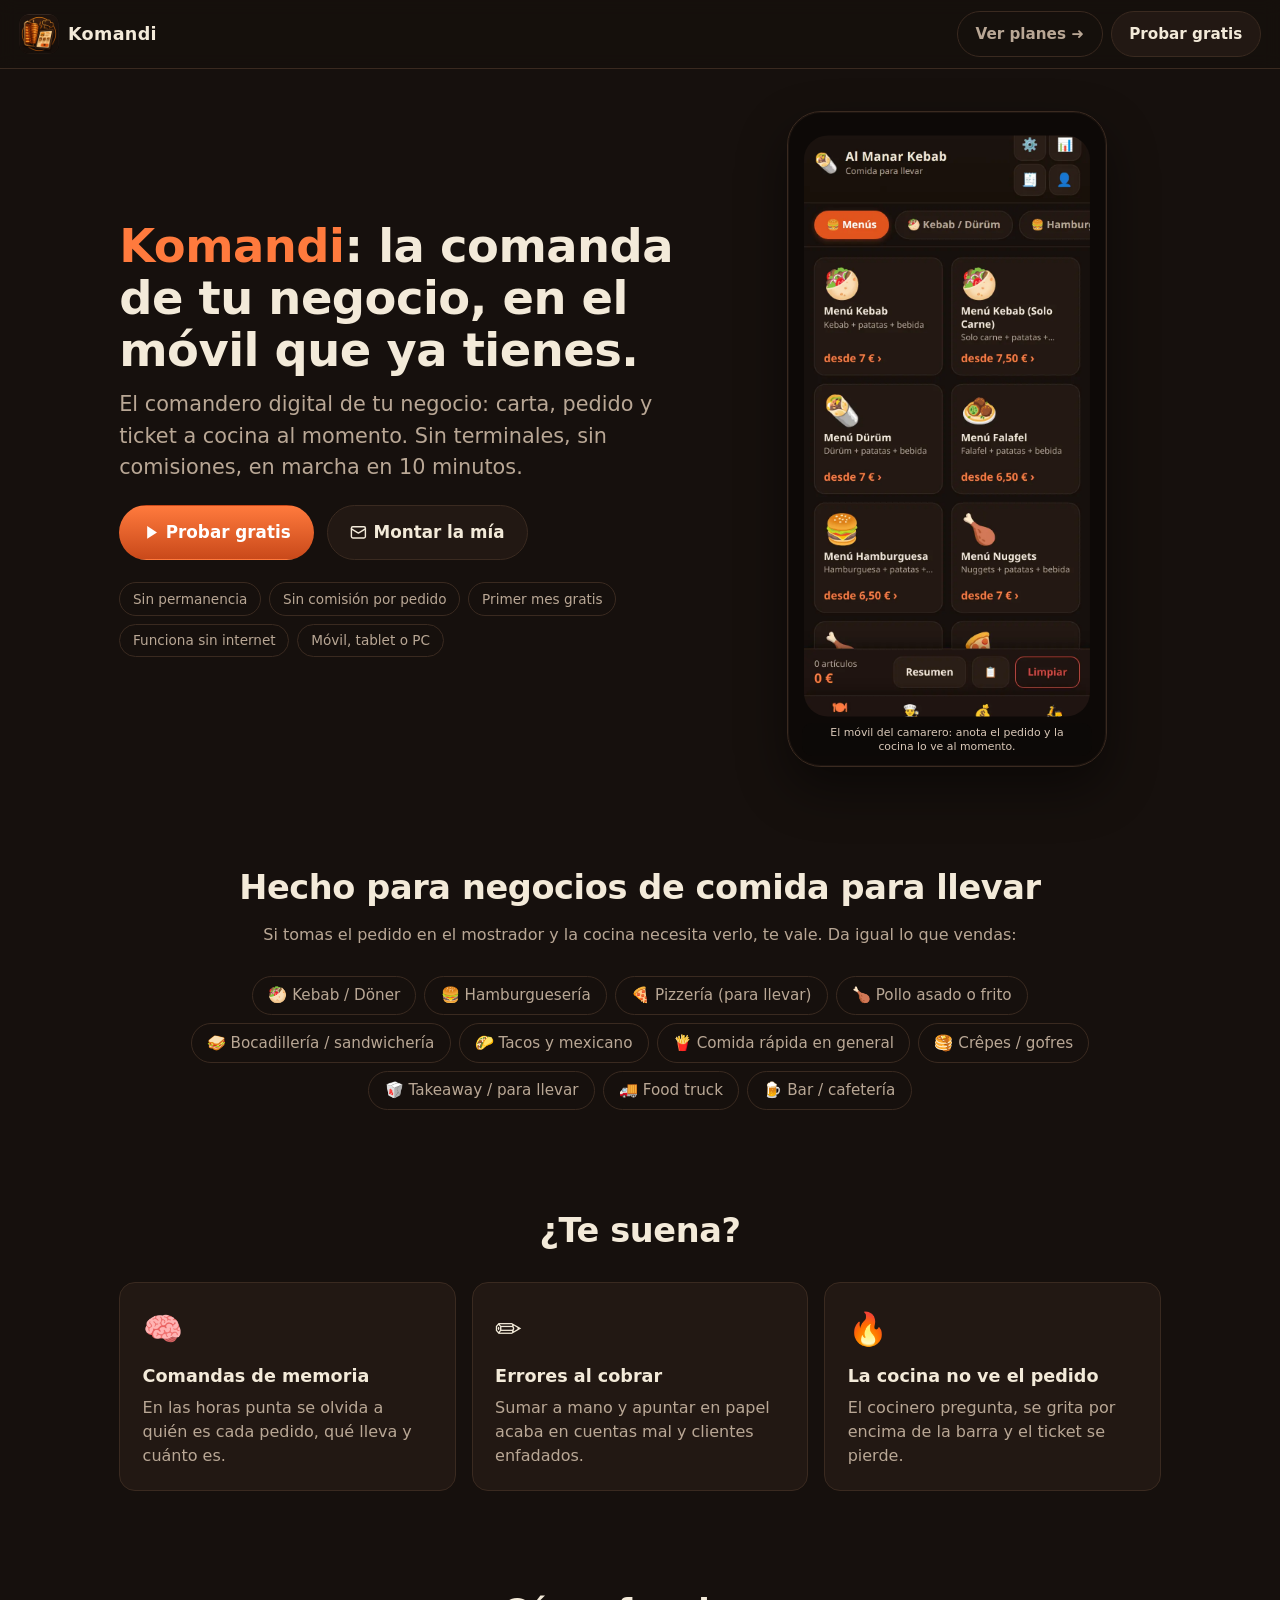
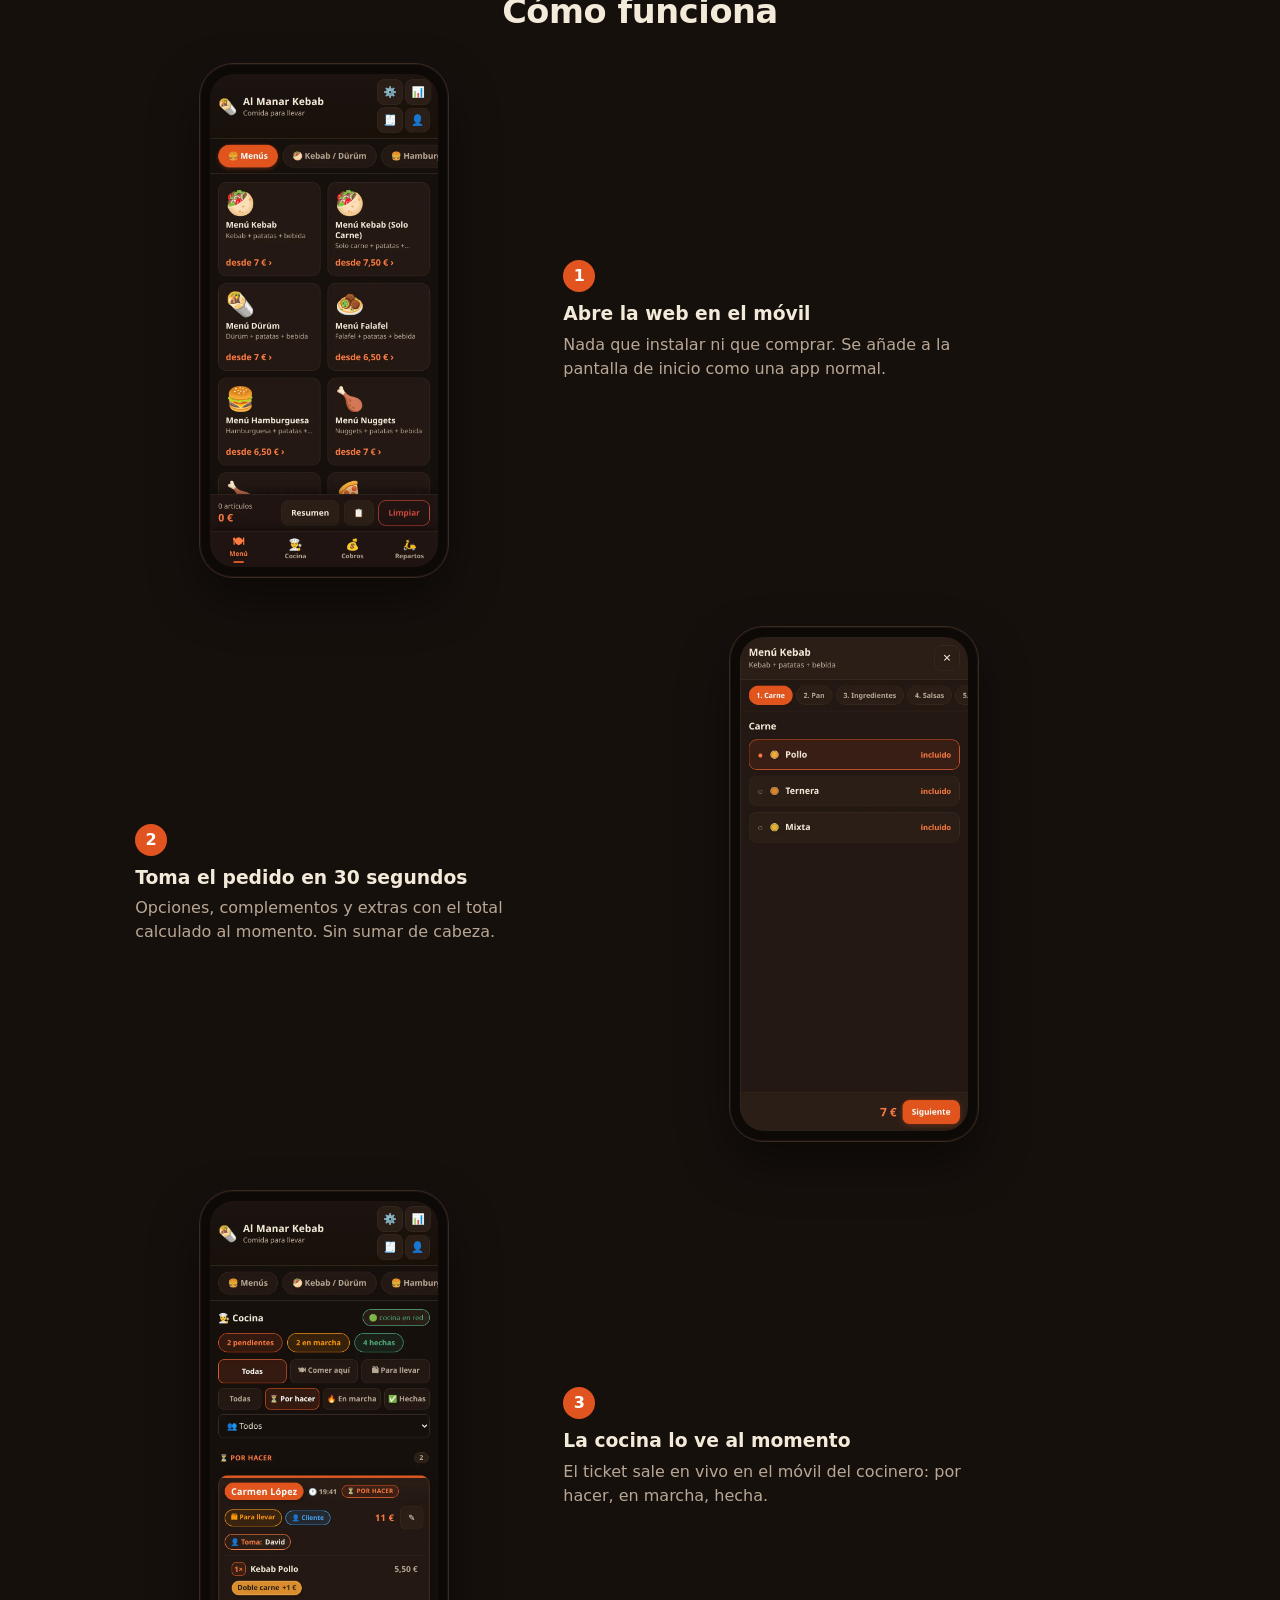
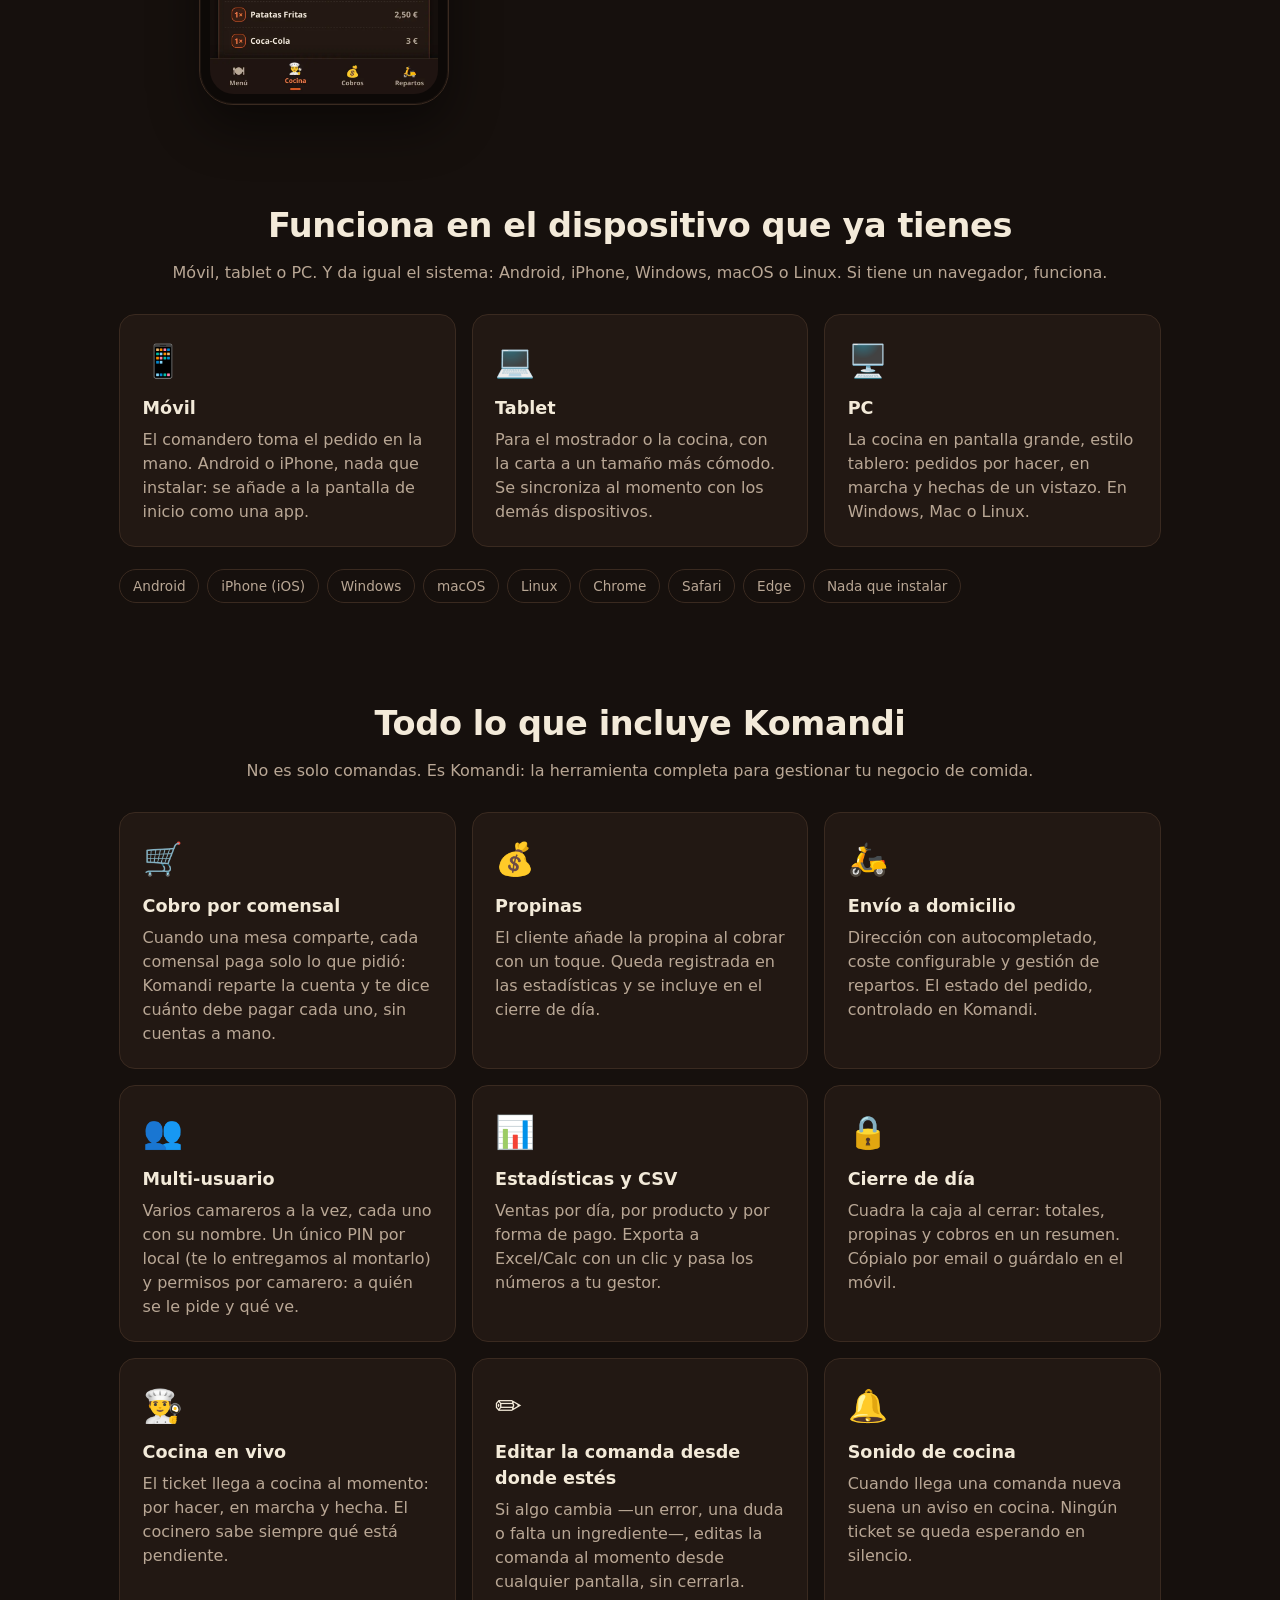
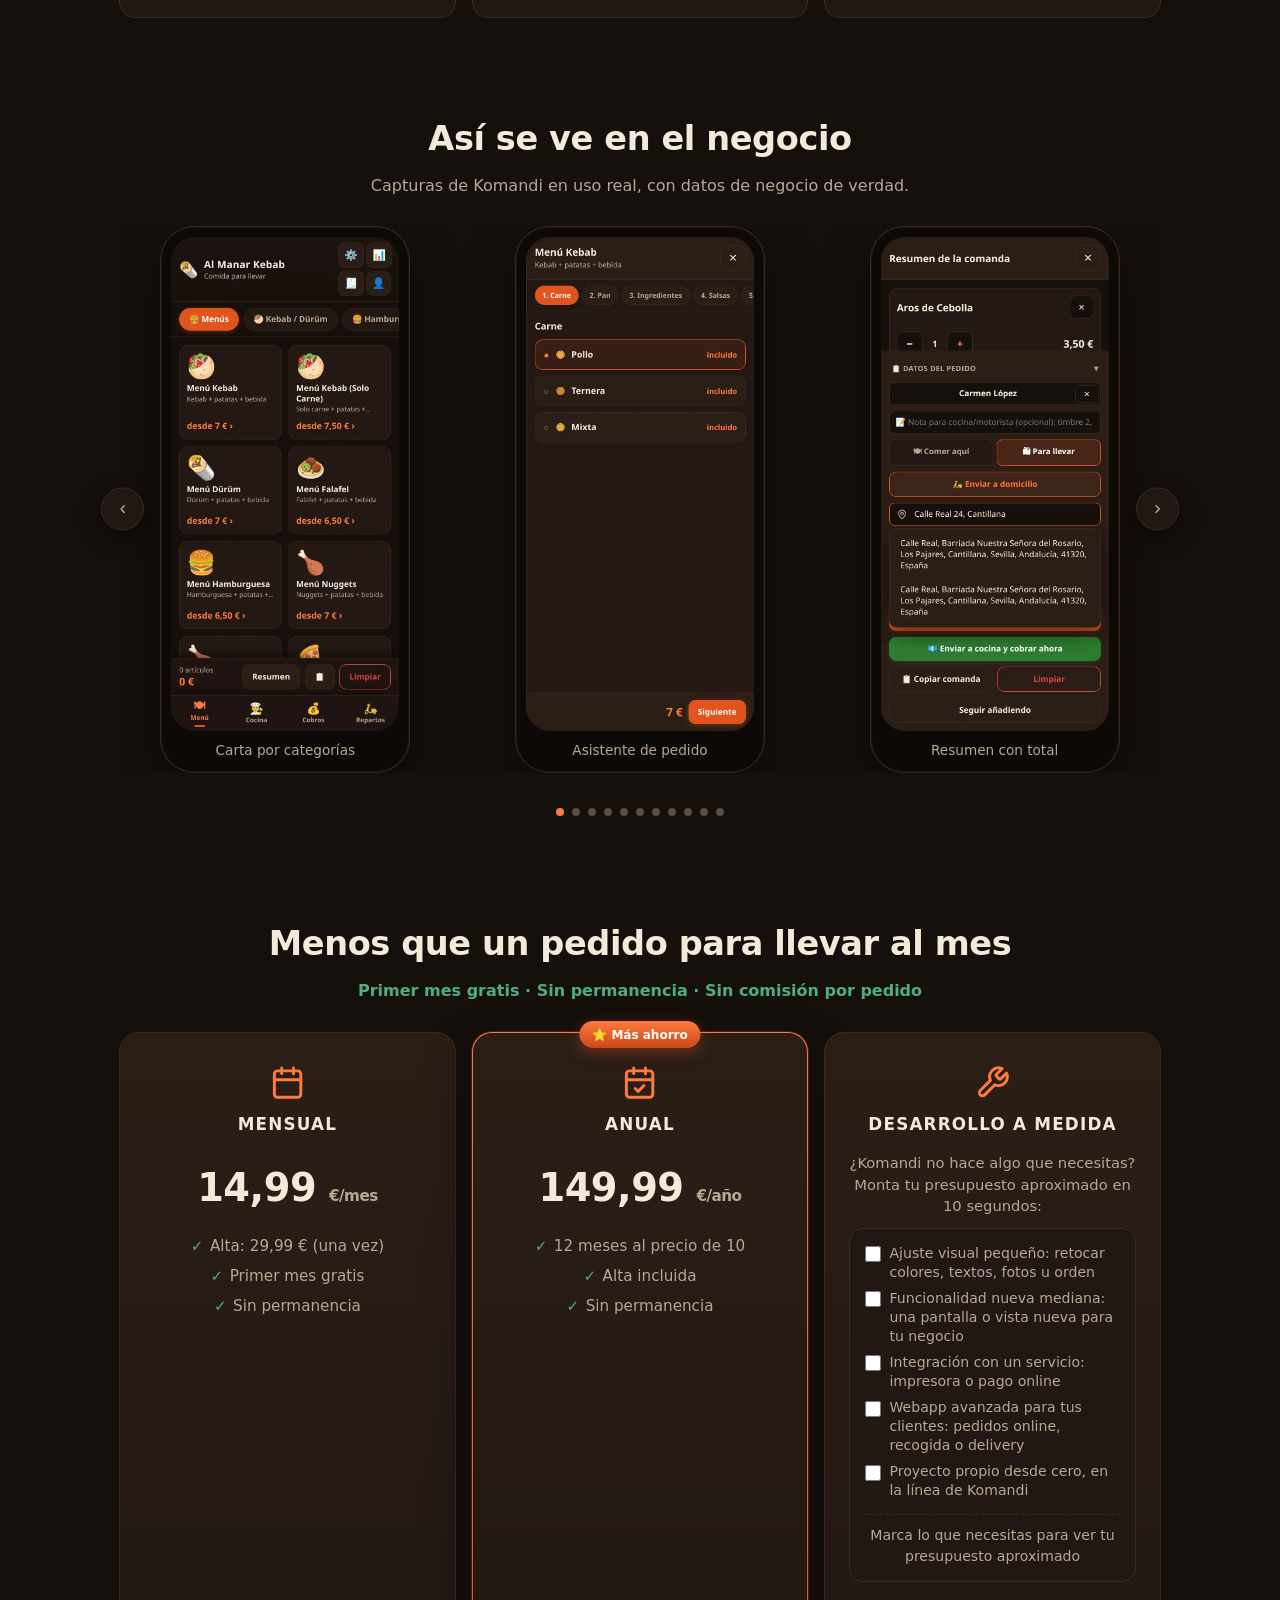
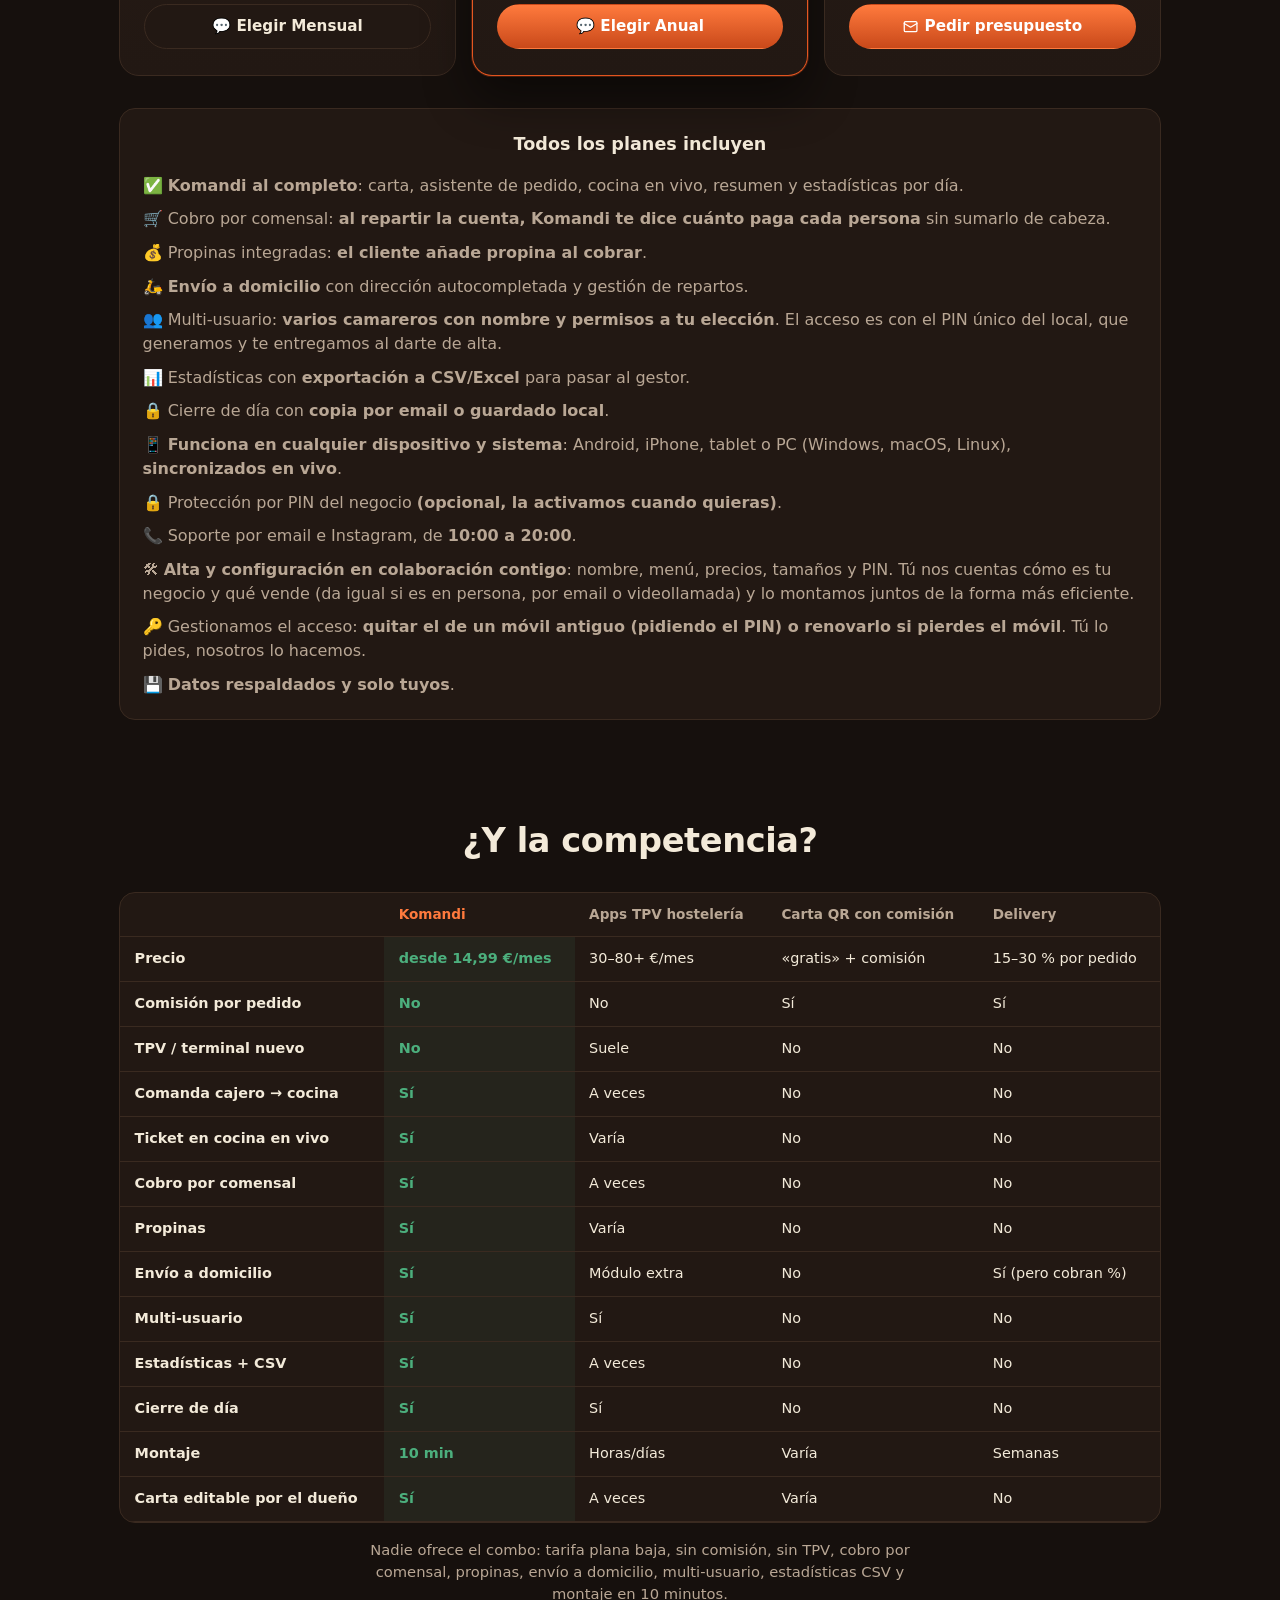
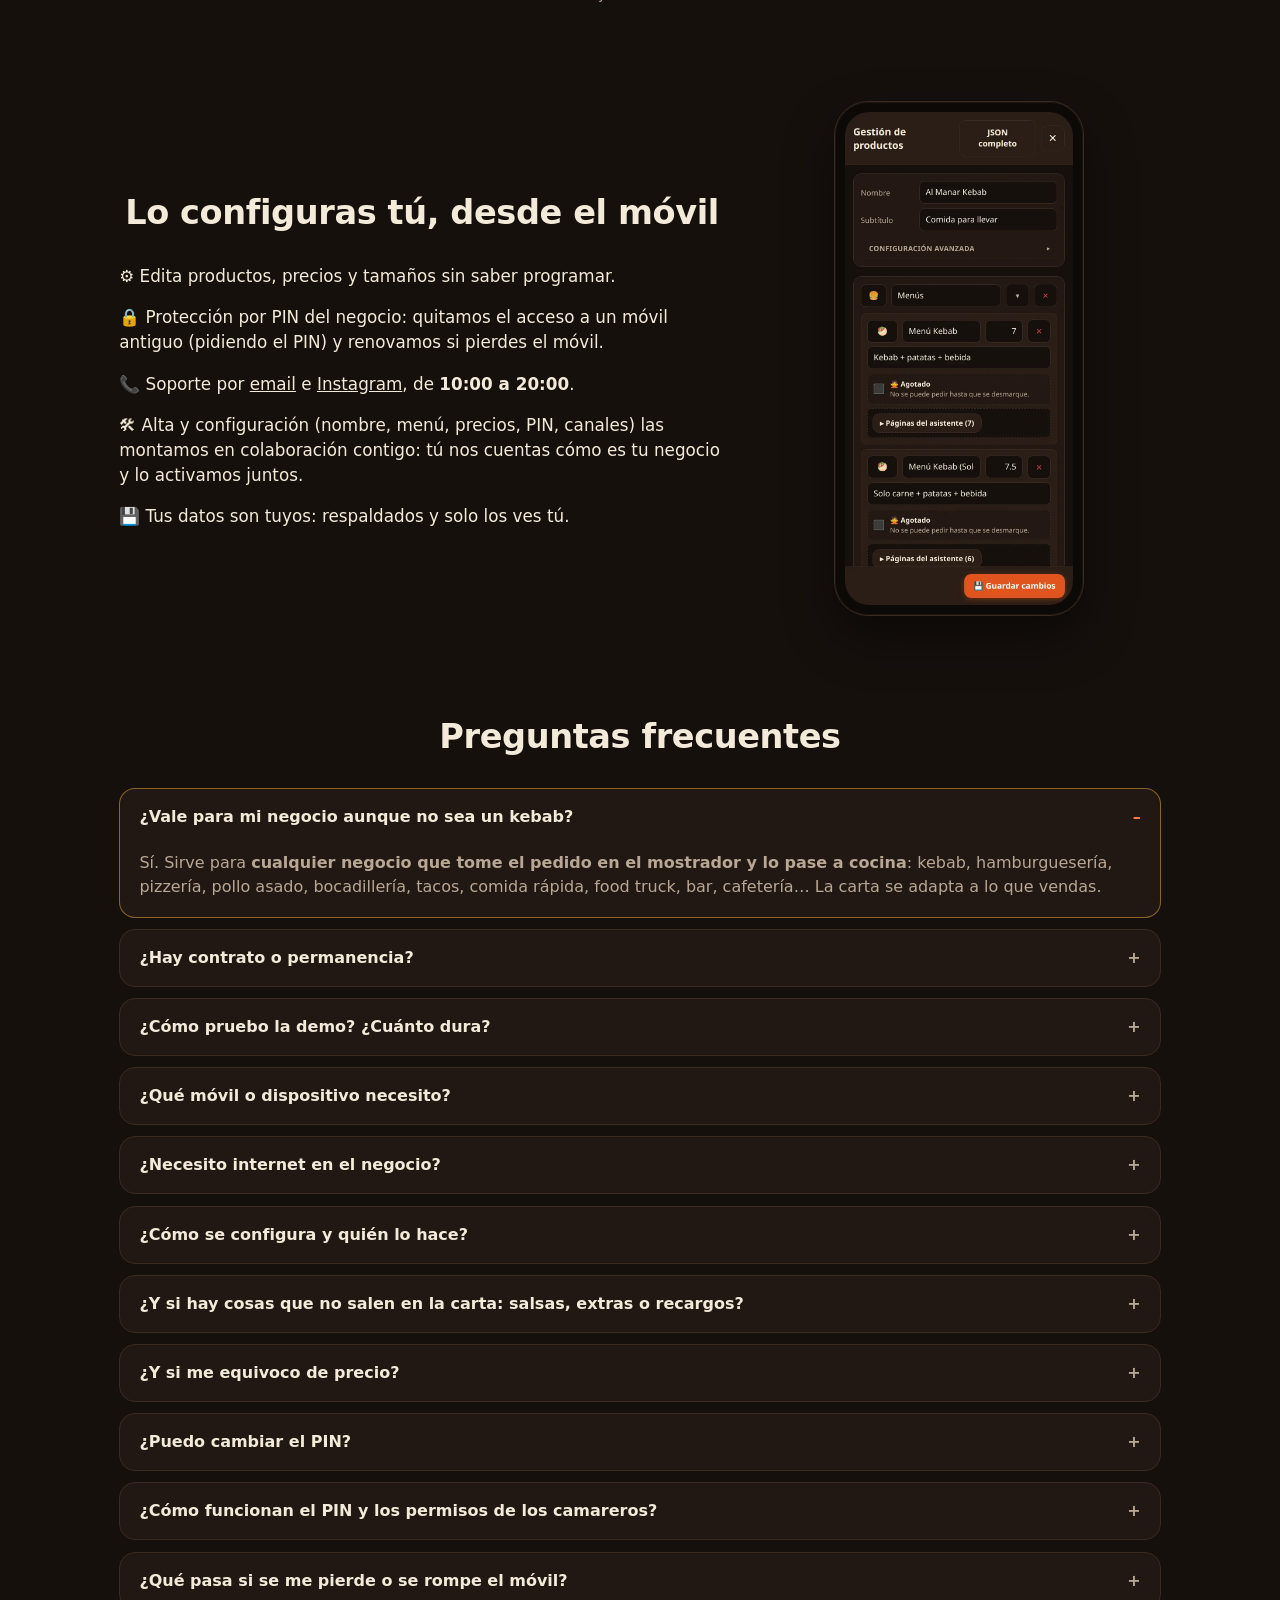
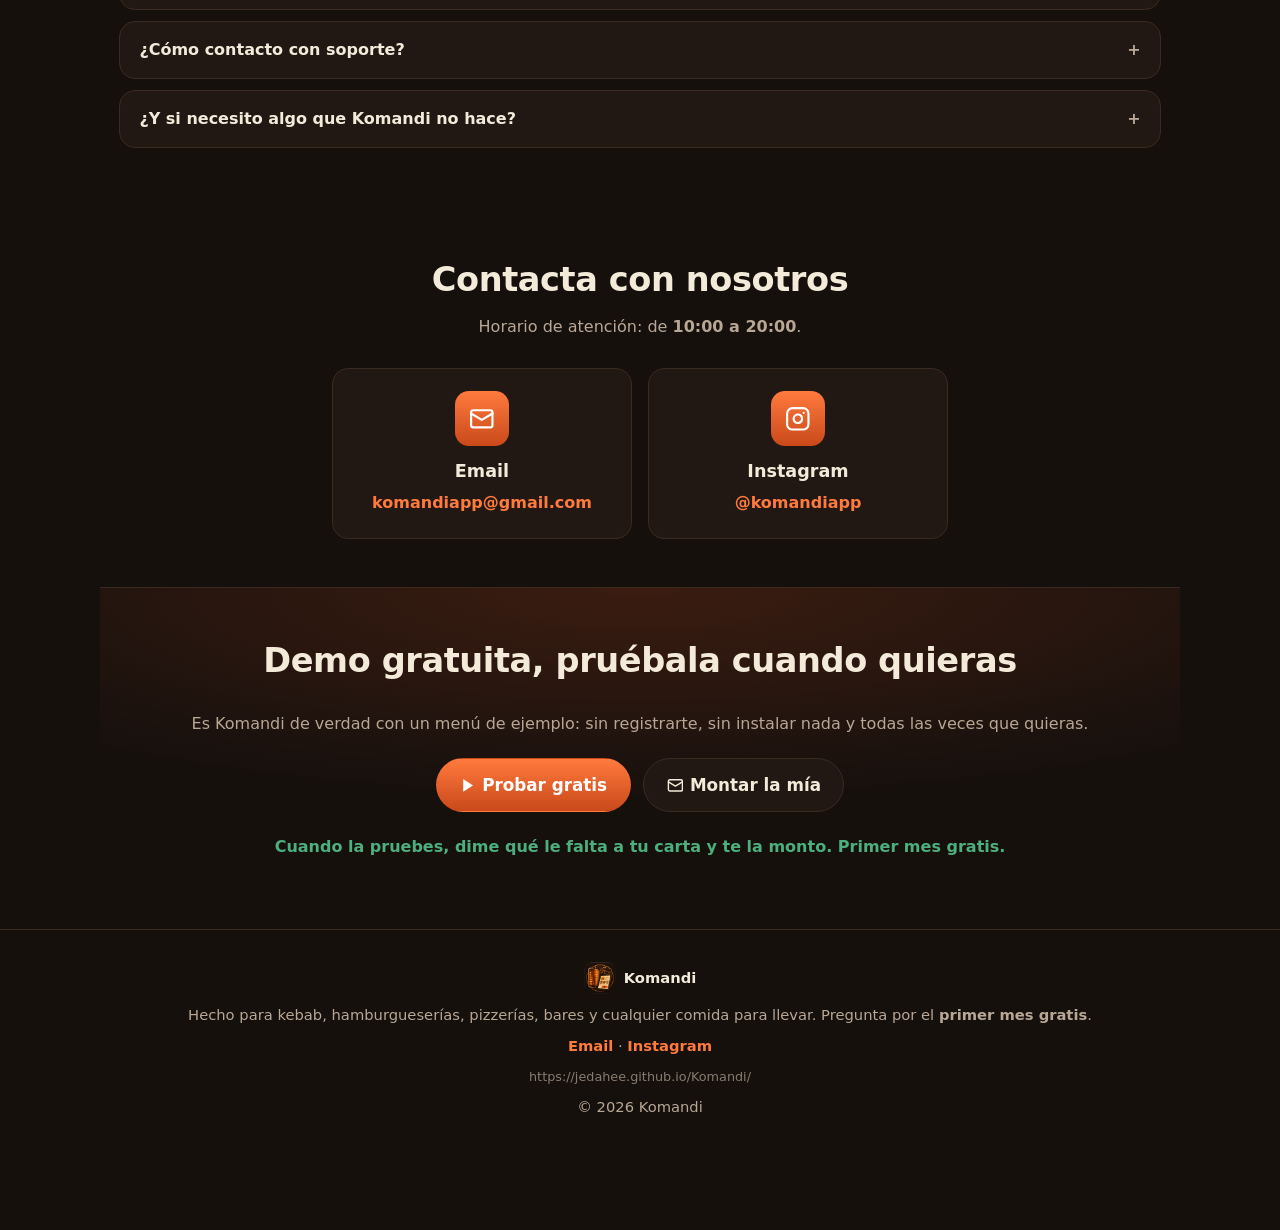
==== commit 64210237: "perf(landing): vídeo y logos optimizados + recorte del marco afinado - vídeo demo: 3,13 MiB -> 1,43 " ====
--- a/index.html
+++ b/index.html
@@ -250,7 +250,7 @@
     <video autoplay muted loop playsinline preload="metadata"
            poster="assets/capturas/01-carta.webp?v=20260913"
            aria-label="Vídeo de demostración de Komandi: tomar un pedido en un móvil">
-      <source src="assets/video/komandi-demo.mp4?v=20260917" type="video/mp4">
+      <source src="assets/video/komandi-demo.mp4?v=20260913" type="video/mp4">
     </video>
     <figcaption class="hero-tel-pie">El móvil del camarero: anota el pedido y la cocina lo ve al momento.</figcaption>
   </figure>
--- a/styles.css
+++ b/styles.css
@@ -258,7 +258,7 @@
   aspect-ratio: 780 / 1688;
   object-fit: cover;
   border-radius: 24px;
-  clip-path: inset(19px 0 29px 0 round 24px);
+  clip-path: inset(14px 0 24px 0 round 24px);
 }
 .hero-tel figcaption {
   position: absolute;
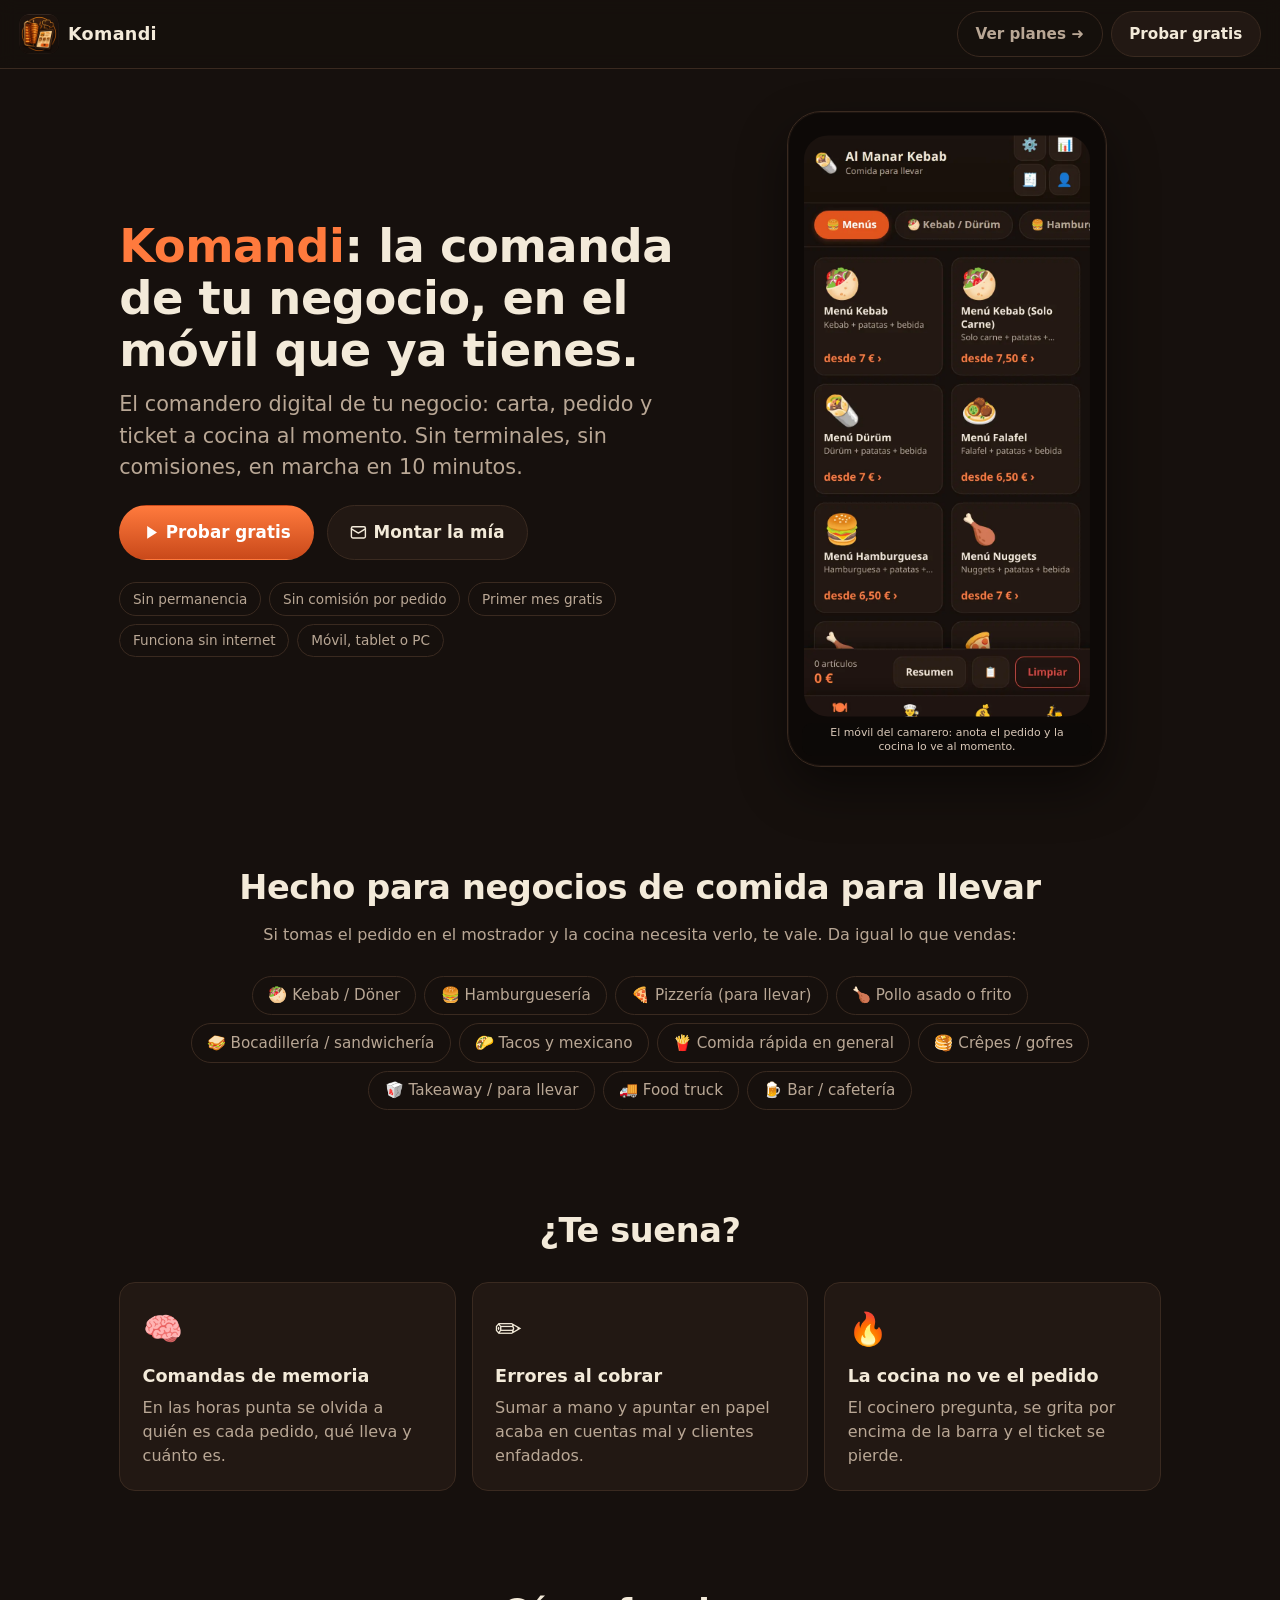
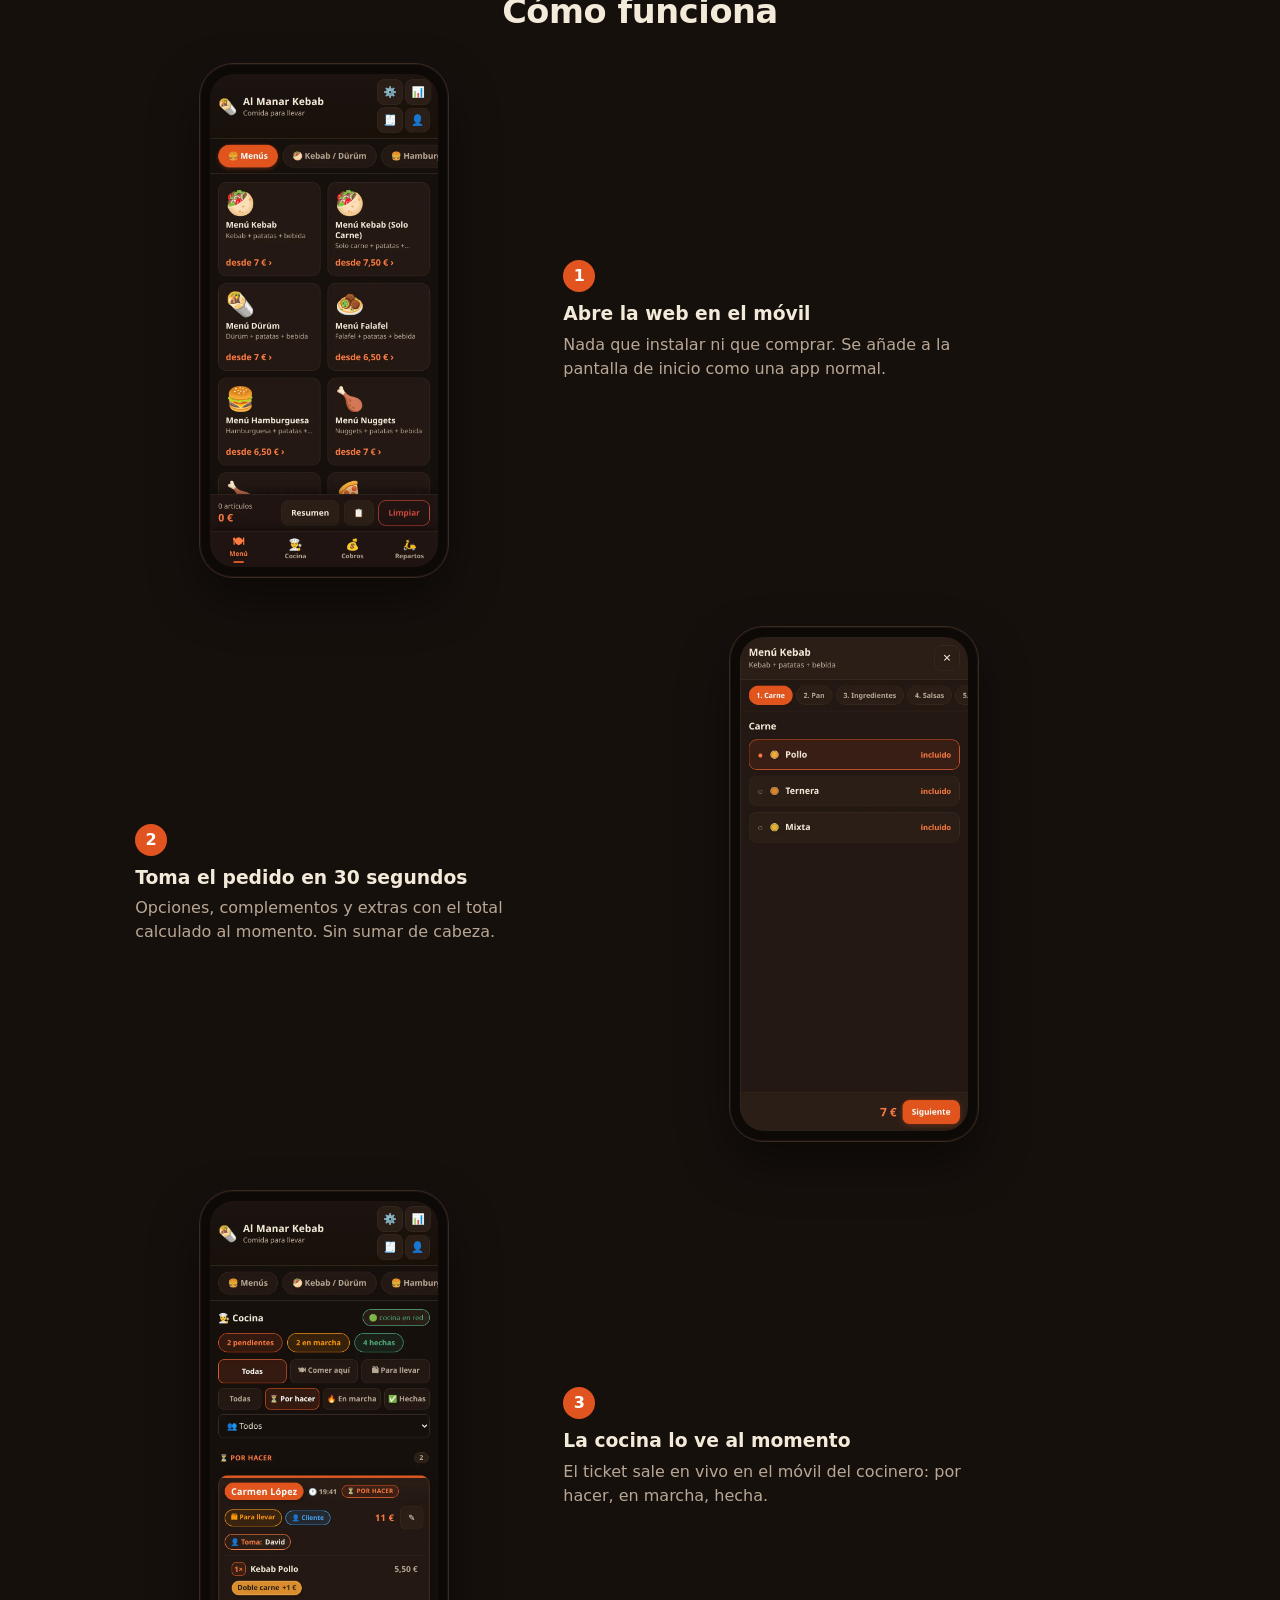
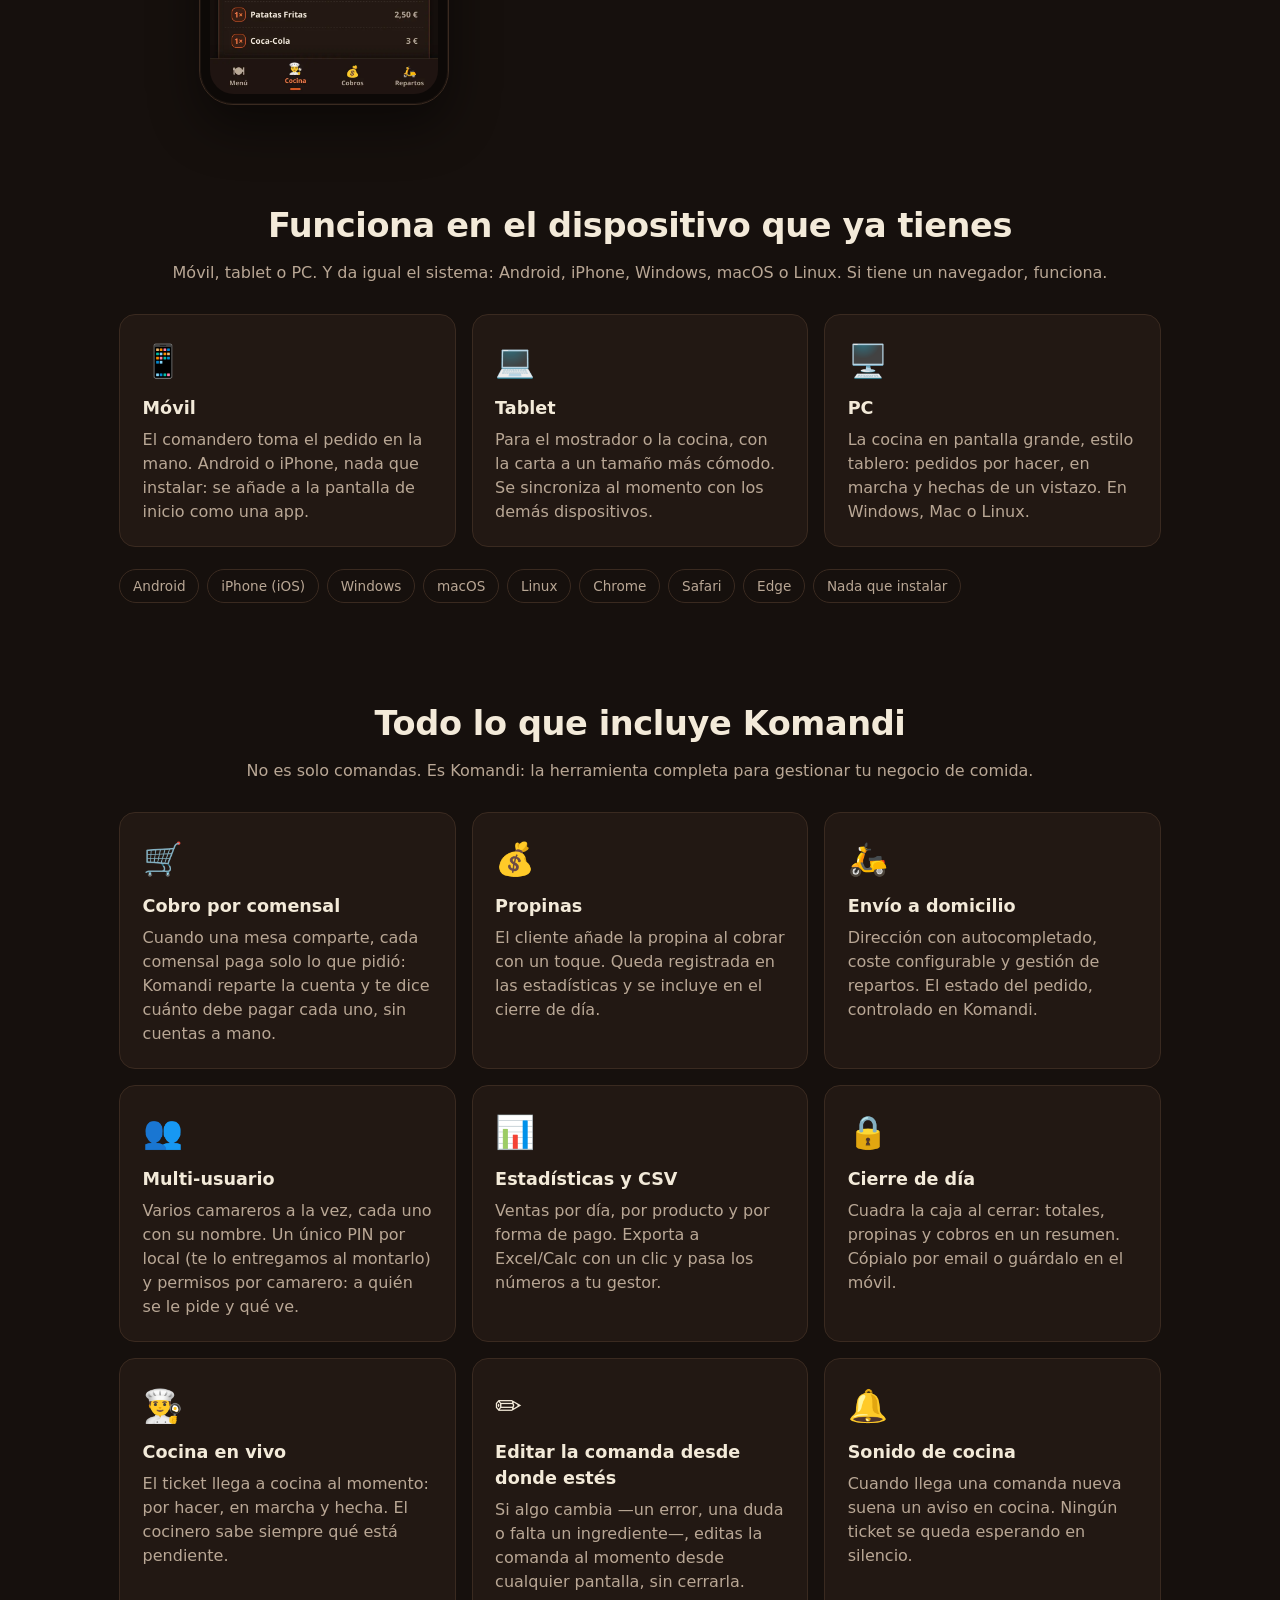
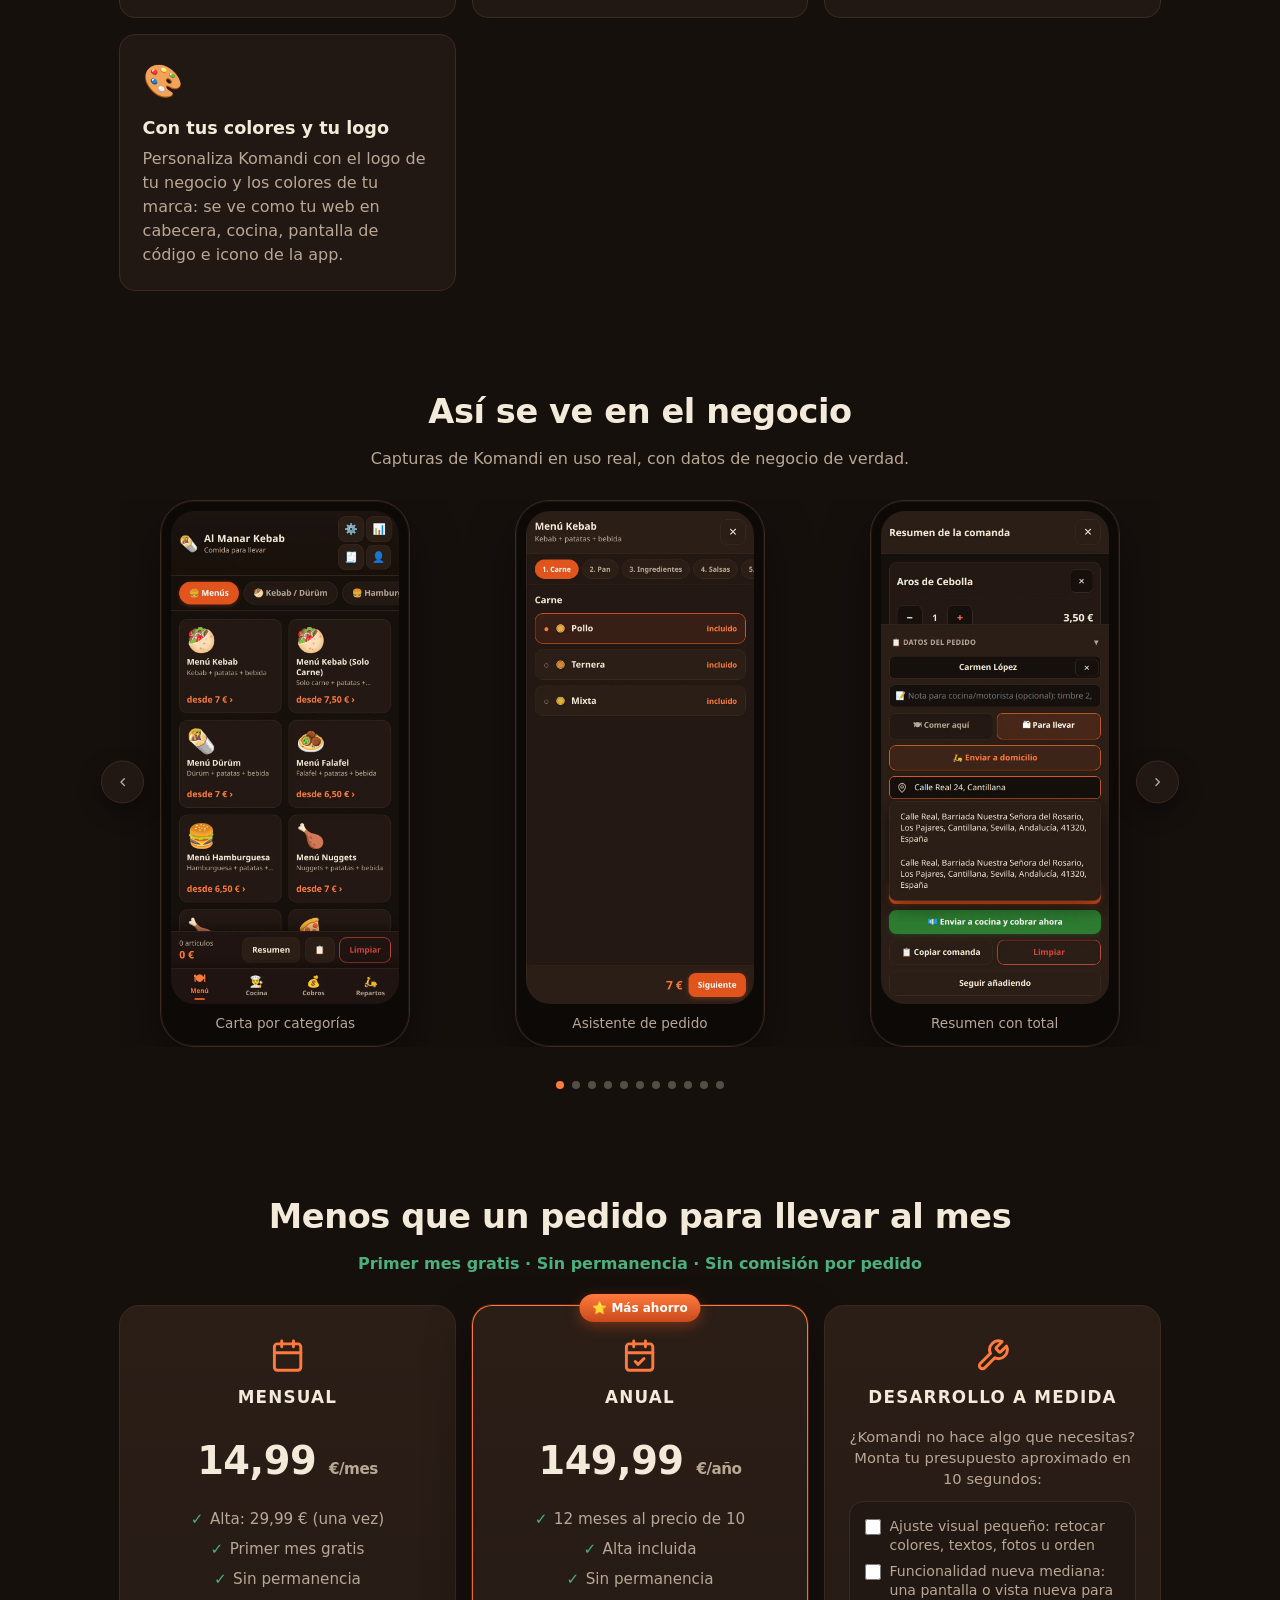
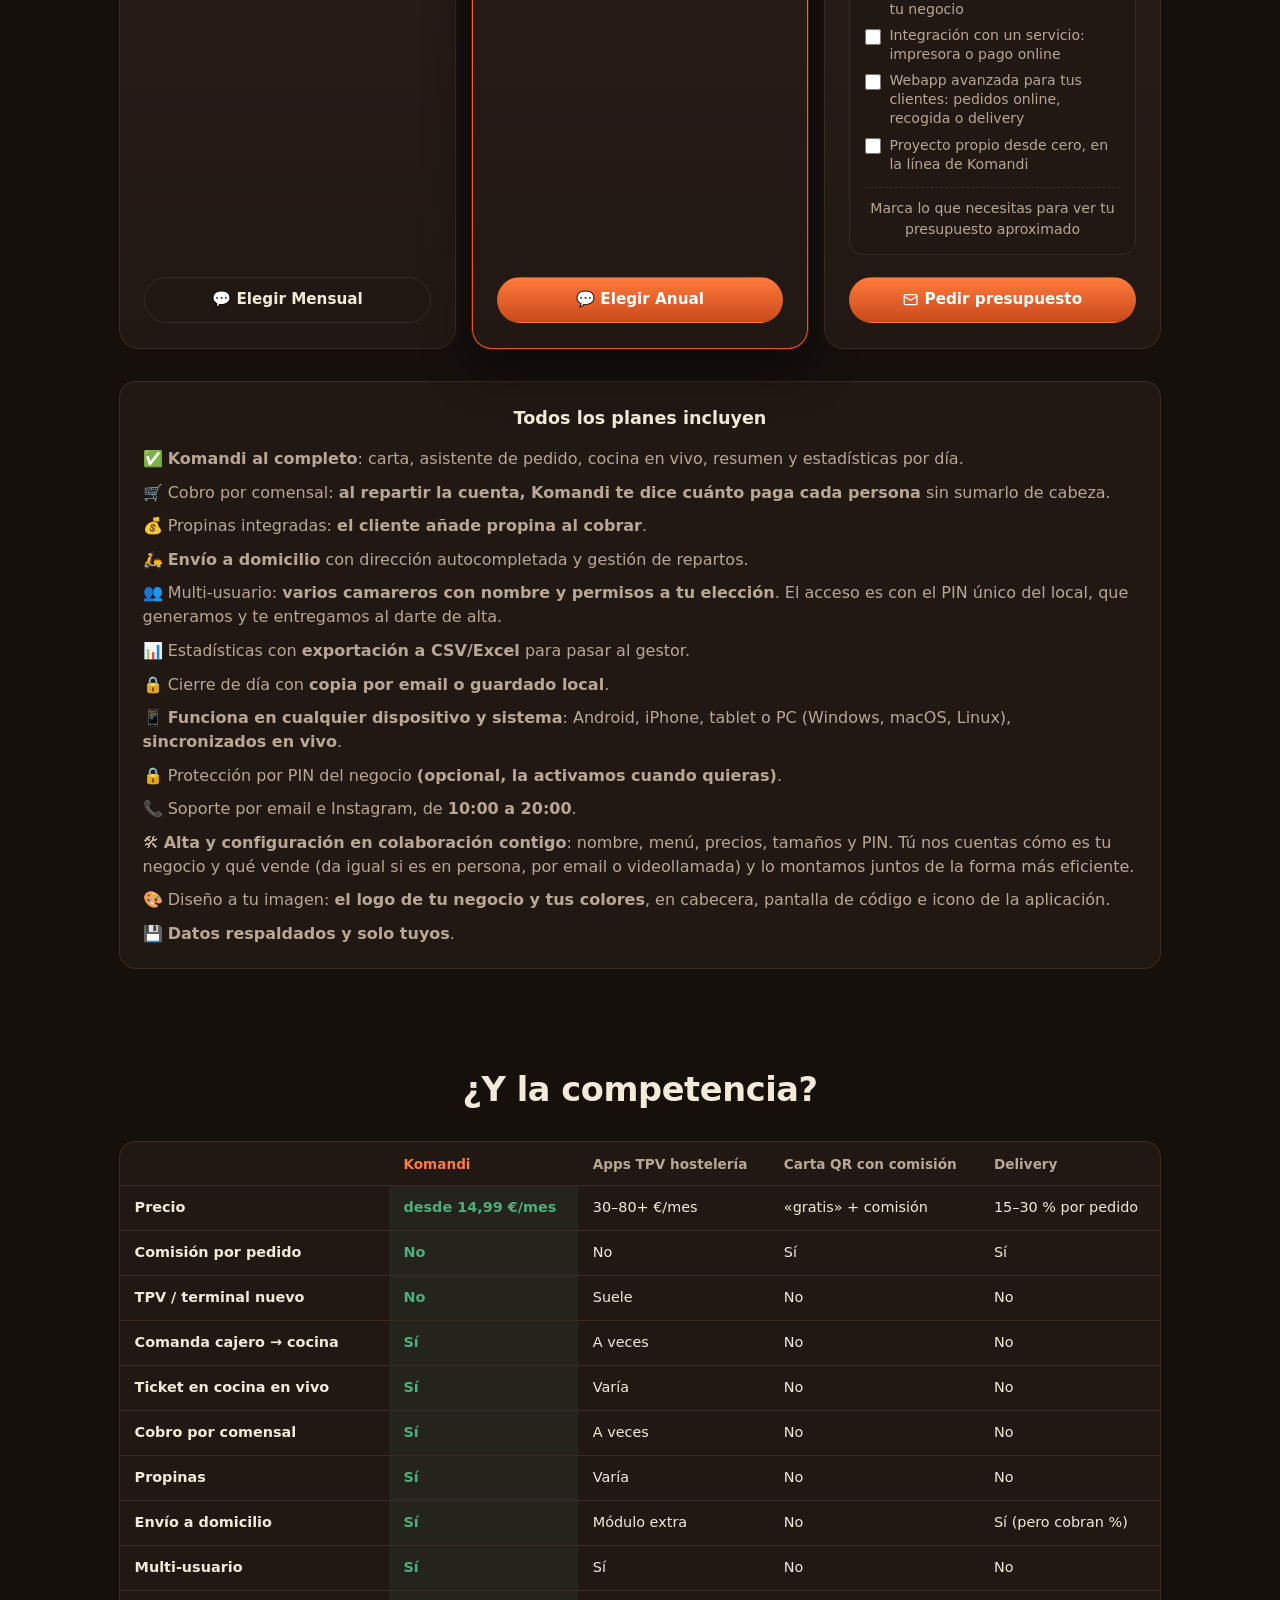
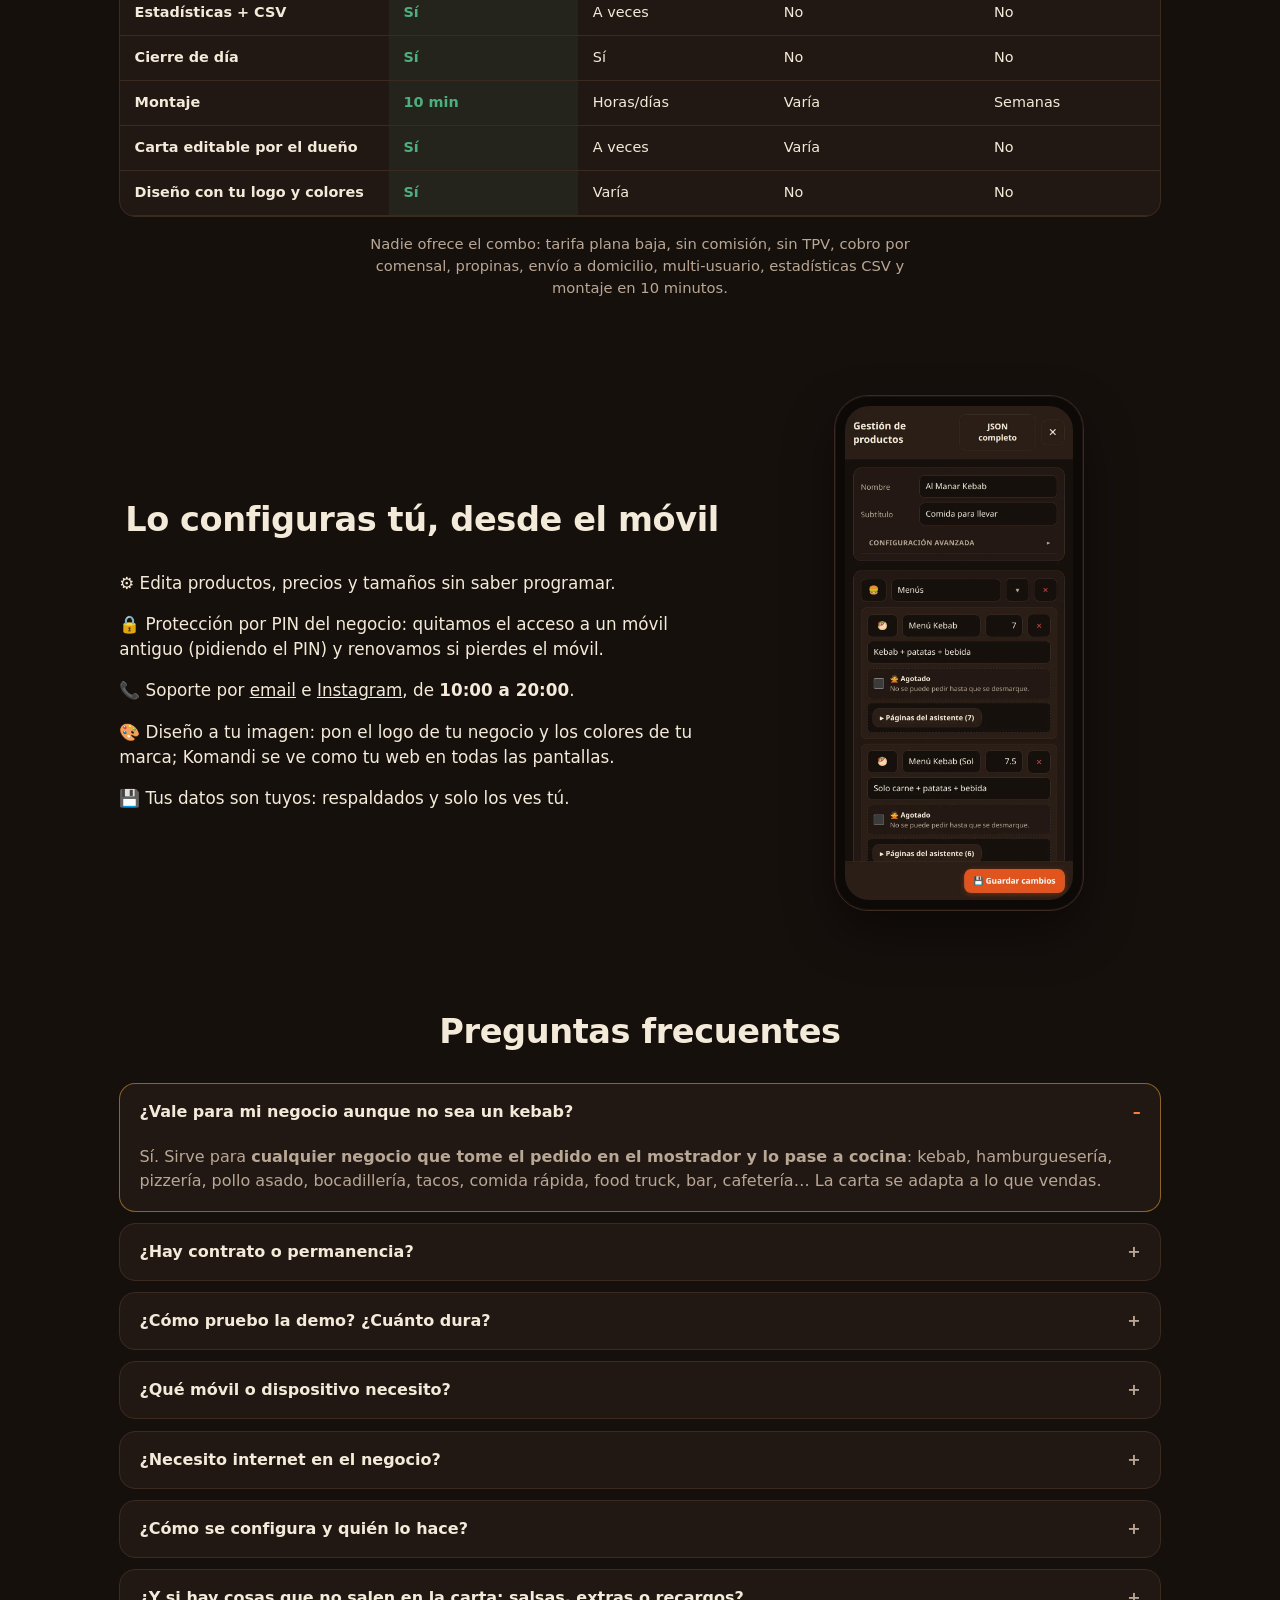
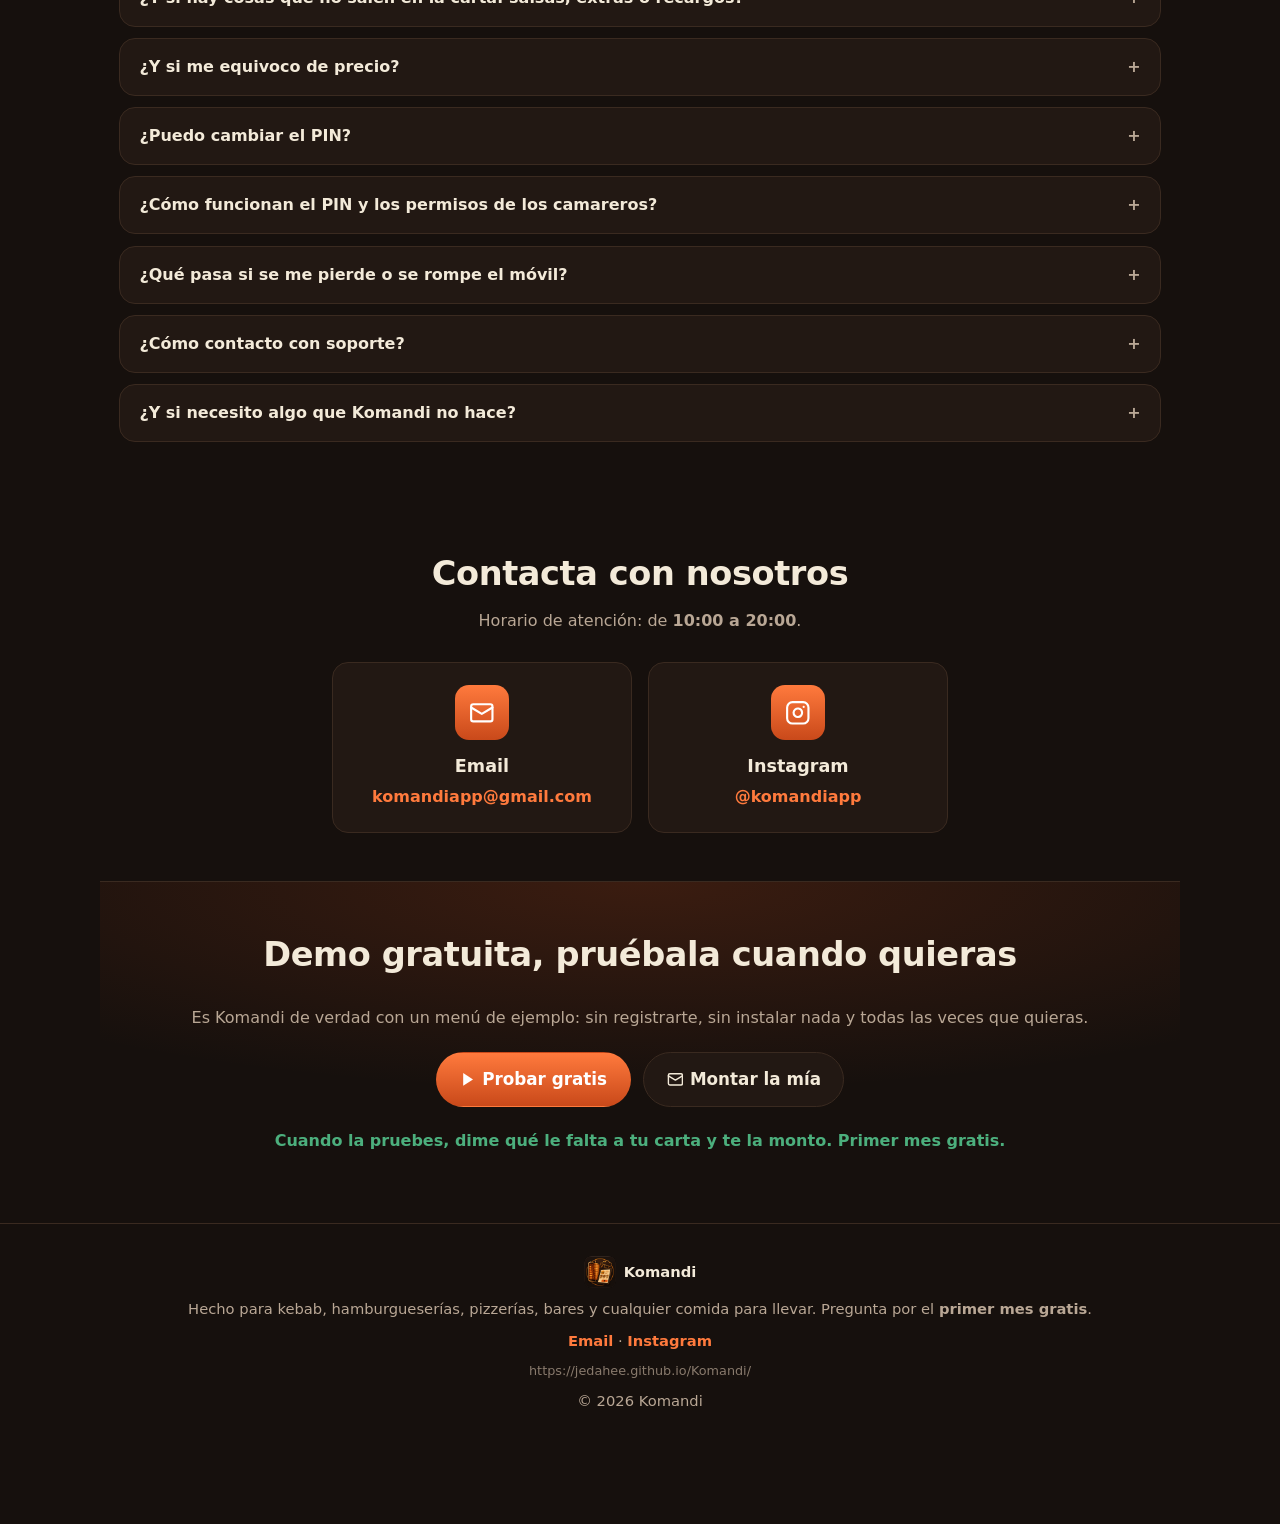
==== commit 35f31be9: "feat(landing): destaca el diseño personalizable (colores y logo) y rebaja lo repetido - Nueva tarjet" ====
--- a/index.html
+++ b/index.html
@@ -418,6 +418,11 @@
       <h3>Sonido de cocina</h3>
       <p>Cuando llega una comanda nueva suena un aviso en cocina. Ningún ticket se queda esperando en silencio.</p>
     </article>
+    <article class="card feature-card reveal">
+      <div class="emoji">🎨</div>
+      <h3>Con tus colores y tu logo</h3>
+      <p>Personaliza Komandi con el logo de tu negocio y los colores de tu marca: se ve como tu web en cabecera, cocina, pantalla de código e icono de la app.</p>
+    </article>
   </div>
 </section>
 
@@ -581,7 +586,7 @@
       <li>🔒 Protección por PIN del negocio <strong>(opcional, la activamos cuando quieras)</strong>.</li>
       <li>📞 Soporte por email e Instagram, de <strong data-horario>10:00 a 20:00</strong>.</li>
       <li>🛠 <strong>Alta y configuración en colaboración contigo</strong>: nombre, menú, precios, tamaños y PIN. Tú nos cuentas cómo es tu negocio y qué vende (da igual si es en persona, por email o videollamada) y lo montamos juntos de la forma más eficiente.</li>
-      <li>🔑 Gestionamos el acceso: <strong>quitar el de un móvil antiguo (pidiendo el PIN) o renovarlo si pierdes el móvil</strong>. Tú lo pides, nosotros lo hacemos.</li>
+      <li>🎨 Diseño a tu imagen: <strong>el logo de tu negocio y tus colores</strong>, en cabecera, pantalla de código e icono de la aplicación.</li>
       <li>💾 <strong>Datos respaldados y solo tuyos</strong>.</li>
     </ul>
   </div>
@@ -615,6 +620,7 @@
         <tr><th>Cierre de día</th><td class="destacada">Sí</td><td>Sí</td><td>No</td><td>No</td></tr>
         <tr><th>Montaje</th><td class="destacada">10 min</td><td>Horas/días</td><td>Varía</td><td>Semanas</td></tr>
         <tr><th>Carta editable por el dueño</th><td class="destacada">Sí</td><td>A veces</td><td>Varía</td><td>No</td></tr>
+        <tr><th>Diseño con tu logo y colores</th><td class="destacada">Sí</td><td>Varía</td><td>No</td><td>No</td></tr>
       </tbody>
     </table>
   </div>
@@ -631,7 +637,7 @@
         <li>⚙️ Edita productos, precios y tamaños sin saber programar.</li>
         <li>🔒 Protección por PIN del negocio: quitamos el acceso a un móvil antiguo (pidiendo el PIN) y renovamos si pierdes el móvil.</li>
         <li>📞 Soporte por <a data-email>email</a> e <a data-rrss="instagram">Instagram</a>, de <strong data-horario>10:00 a 20:00</strong>.</li>
-        <li>🛠 Alta y configuración (nombre, menú, precios, PIN, canales) las montamos en colaboración contigo: tú nos cuentas cómo es tu negocio y lo activamos juntos.</li>
+        <li>🎨 Diseño a tu imagen: pon el logo de tu negocio y los colores de tu marca; Komandi se ve como tu web en todas las pantallas.</li>
         <li>💾 Tus datos son tuyos: respaldados y solo los ves tú.</li>
       </ul>
     </div>
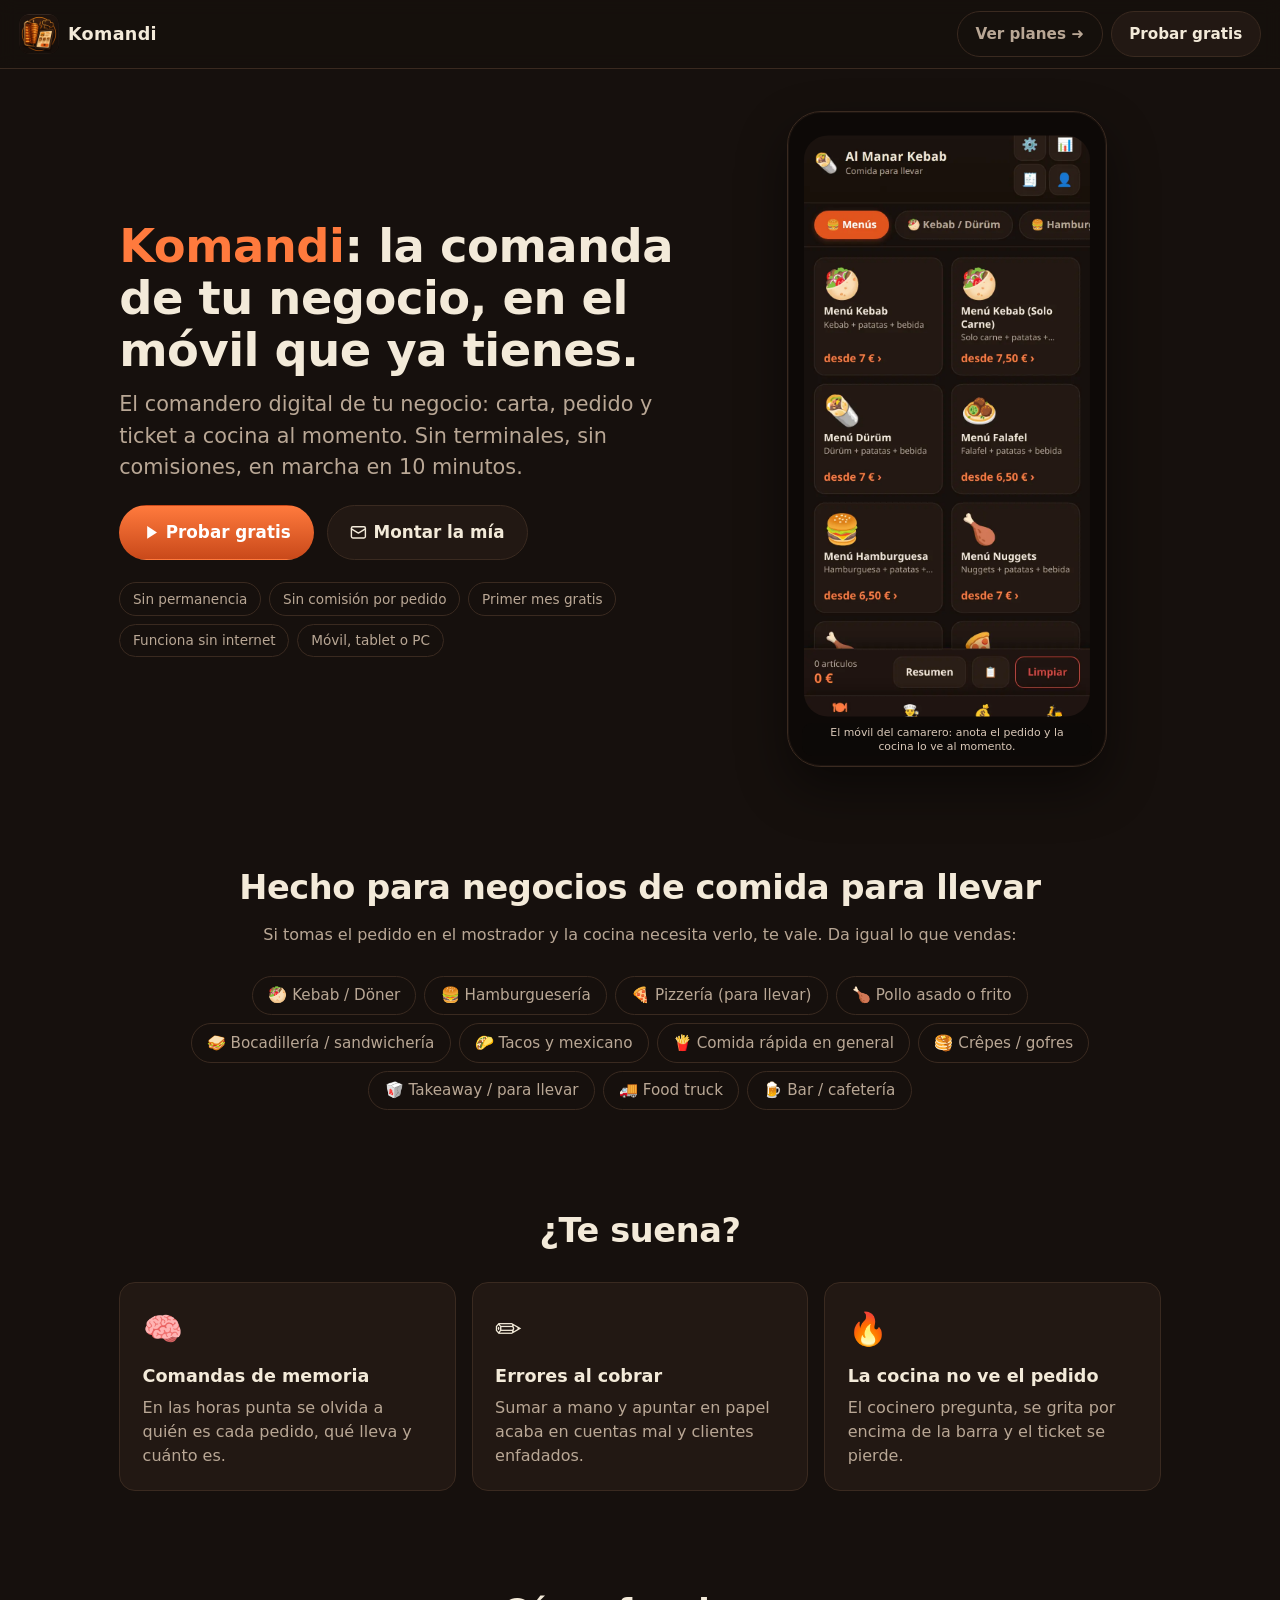
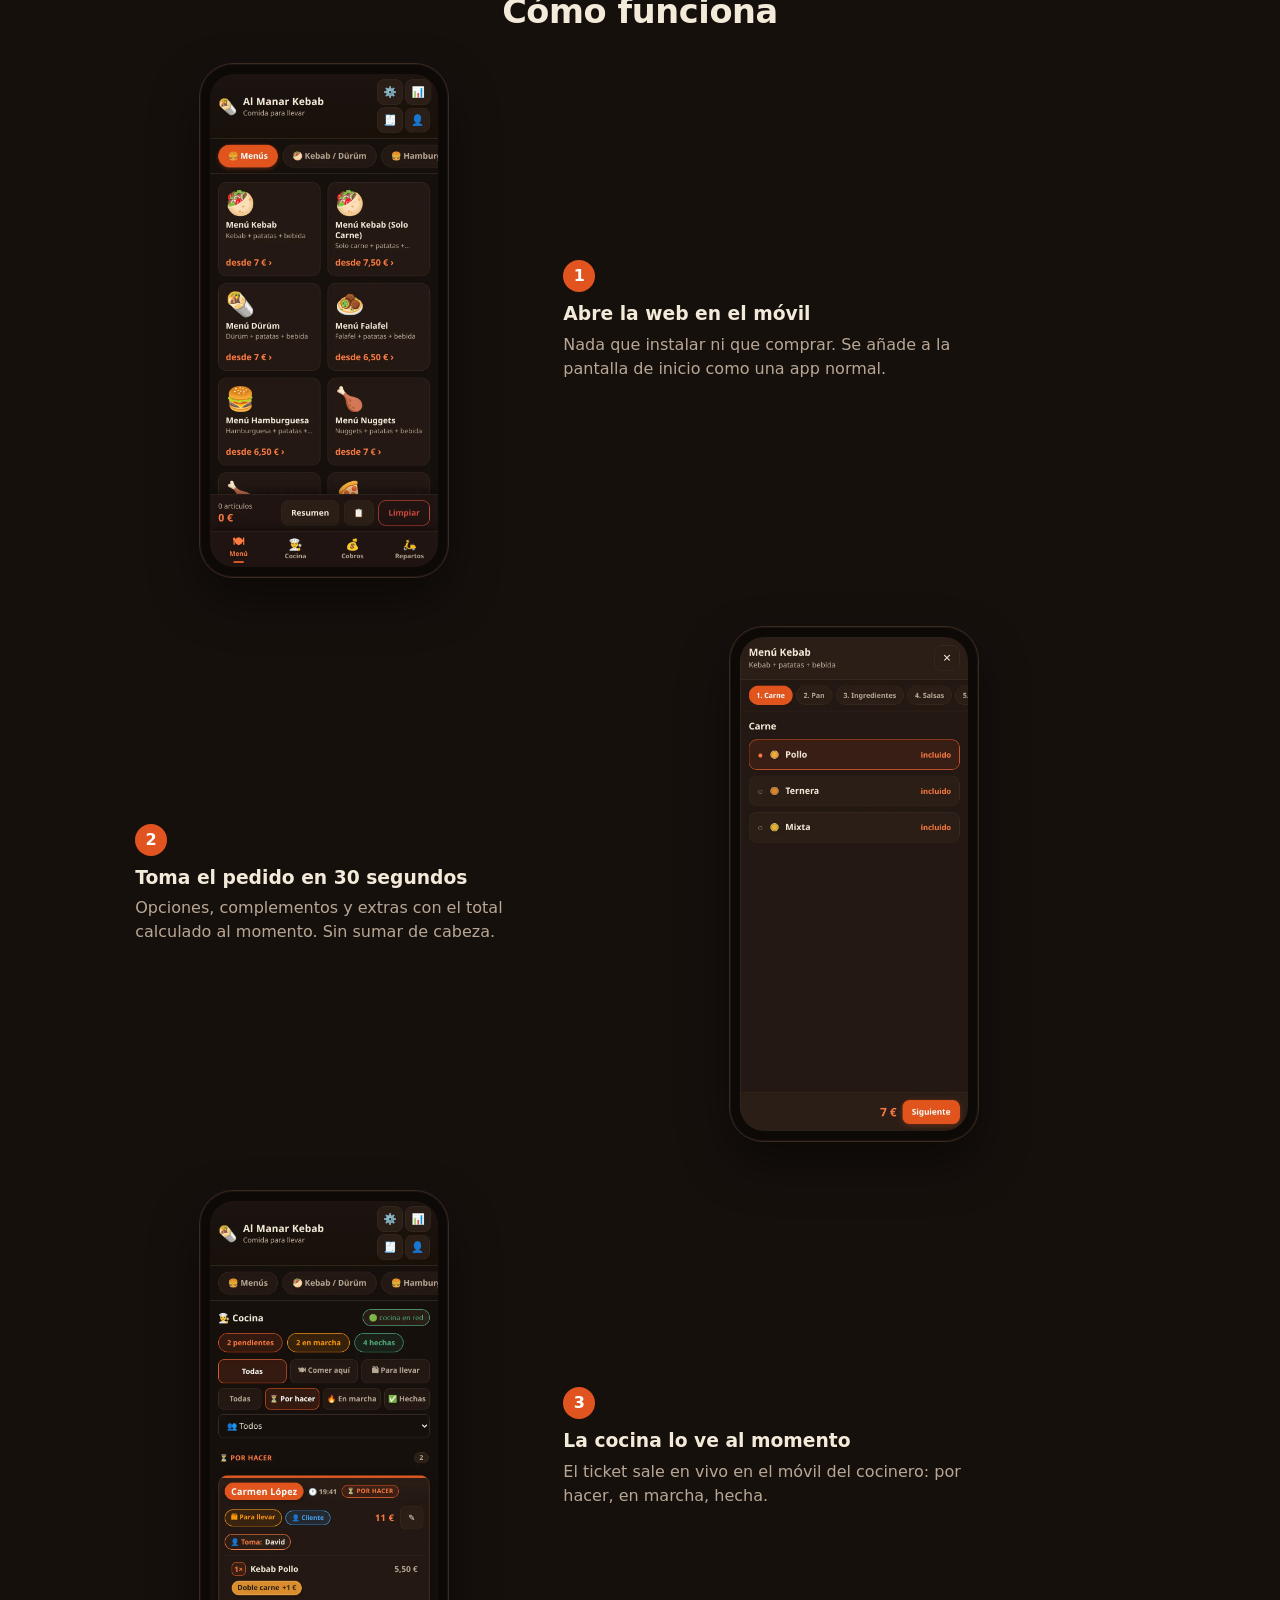
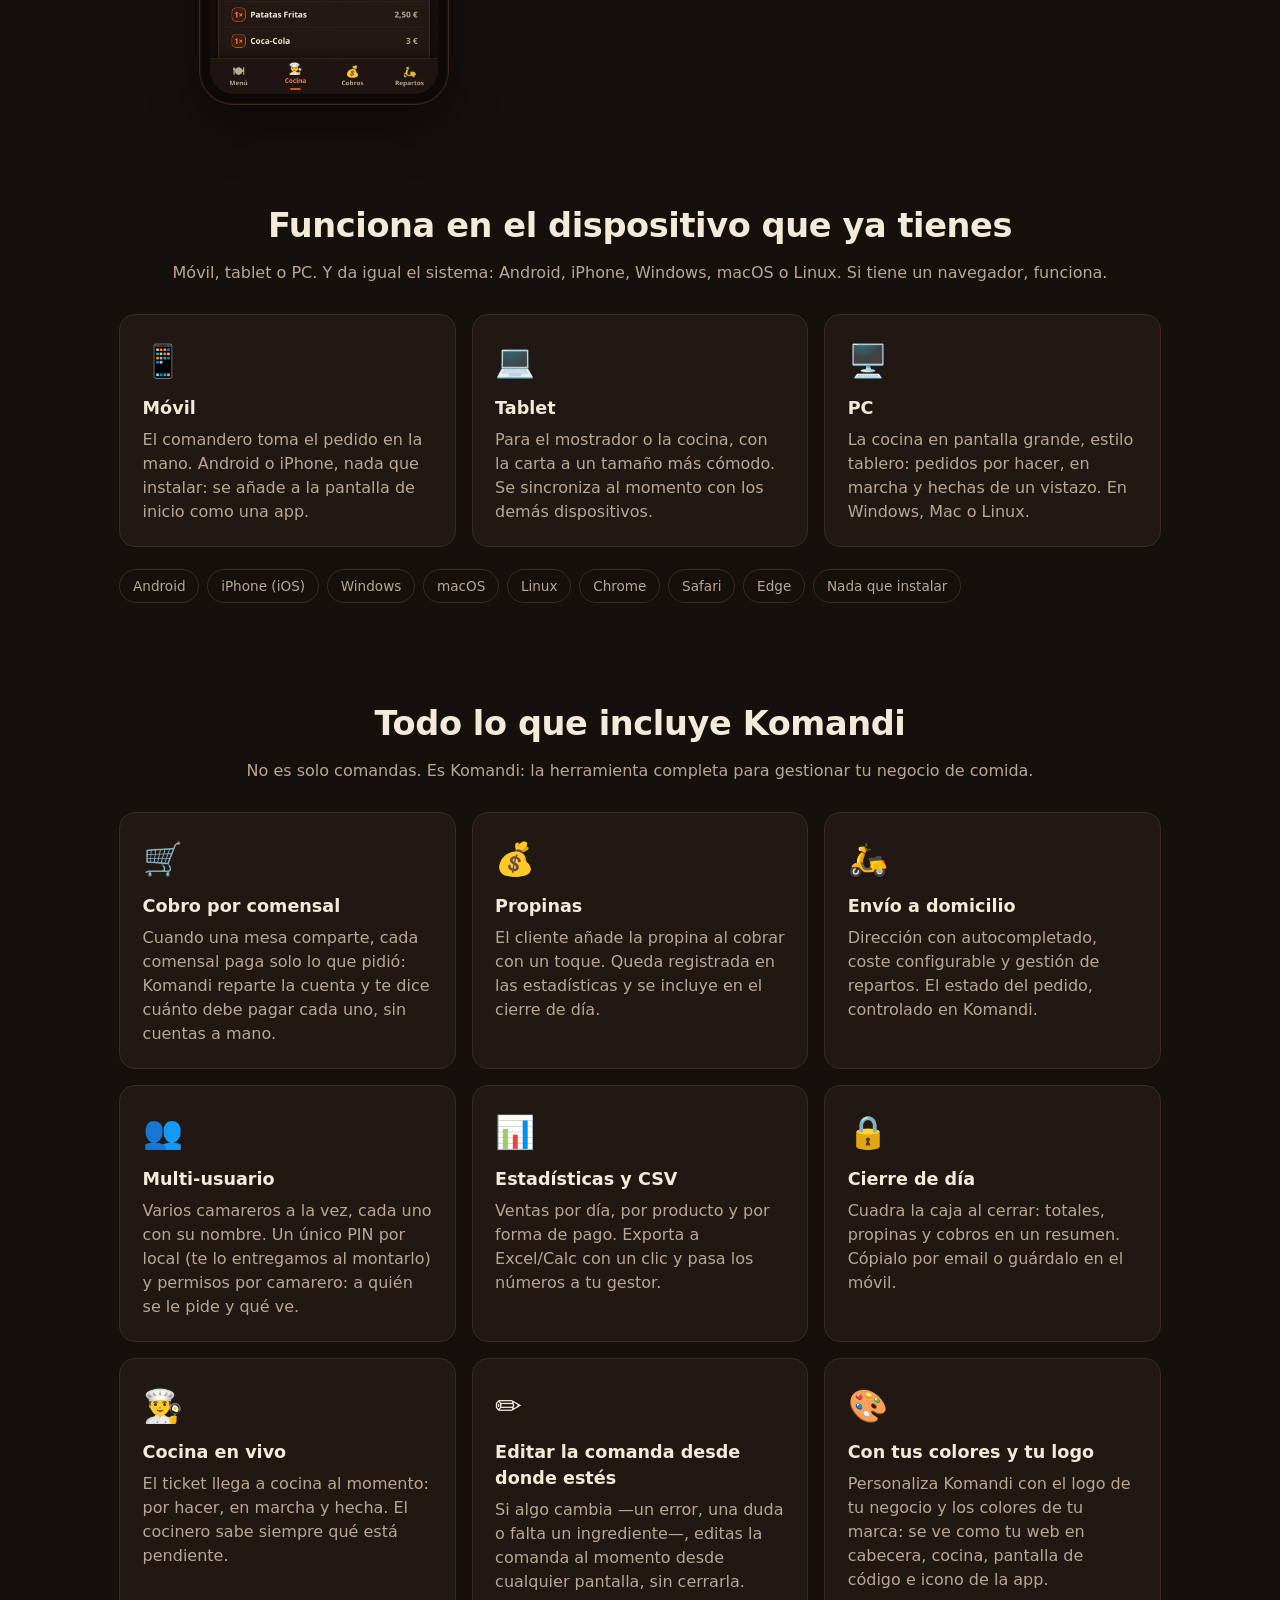
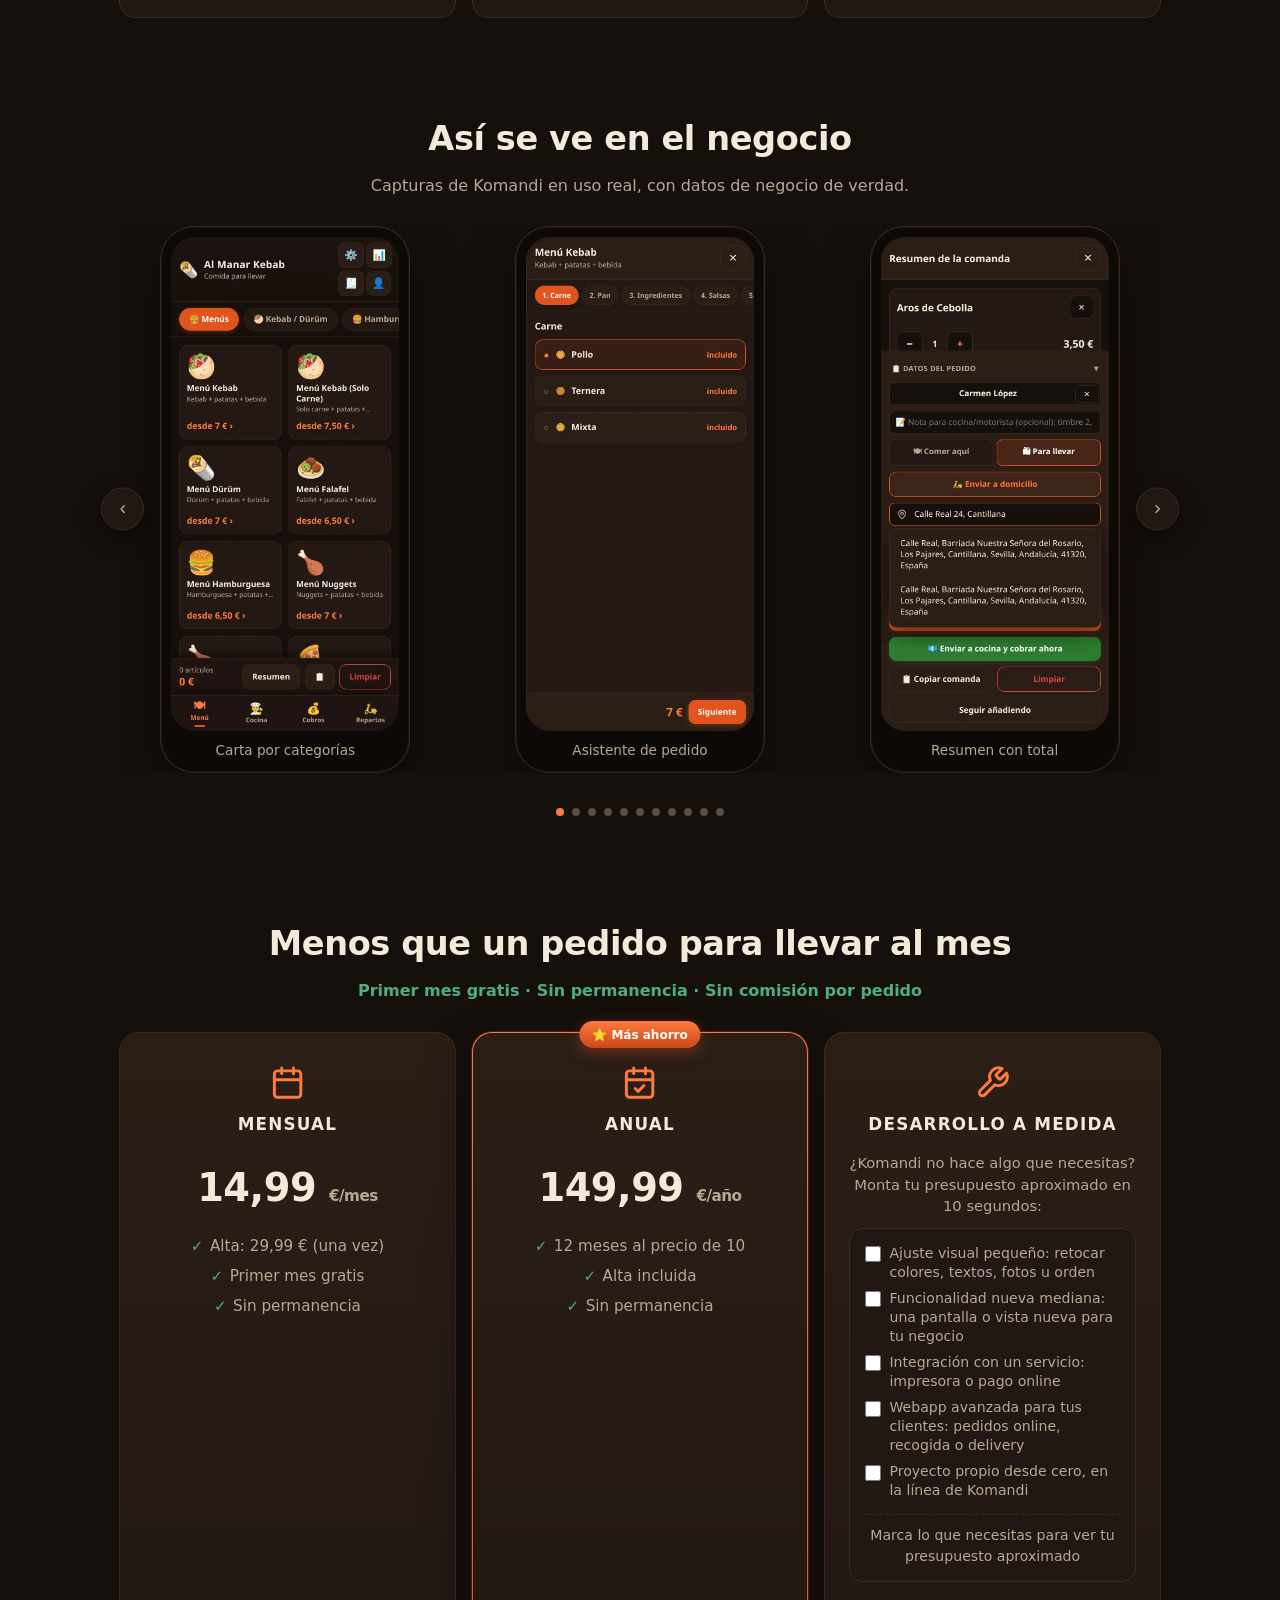
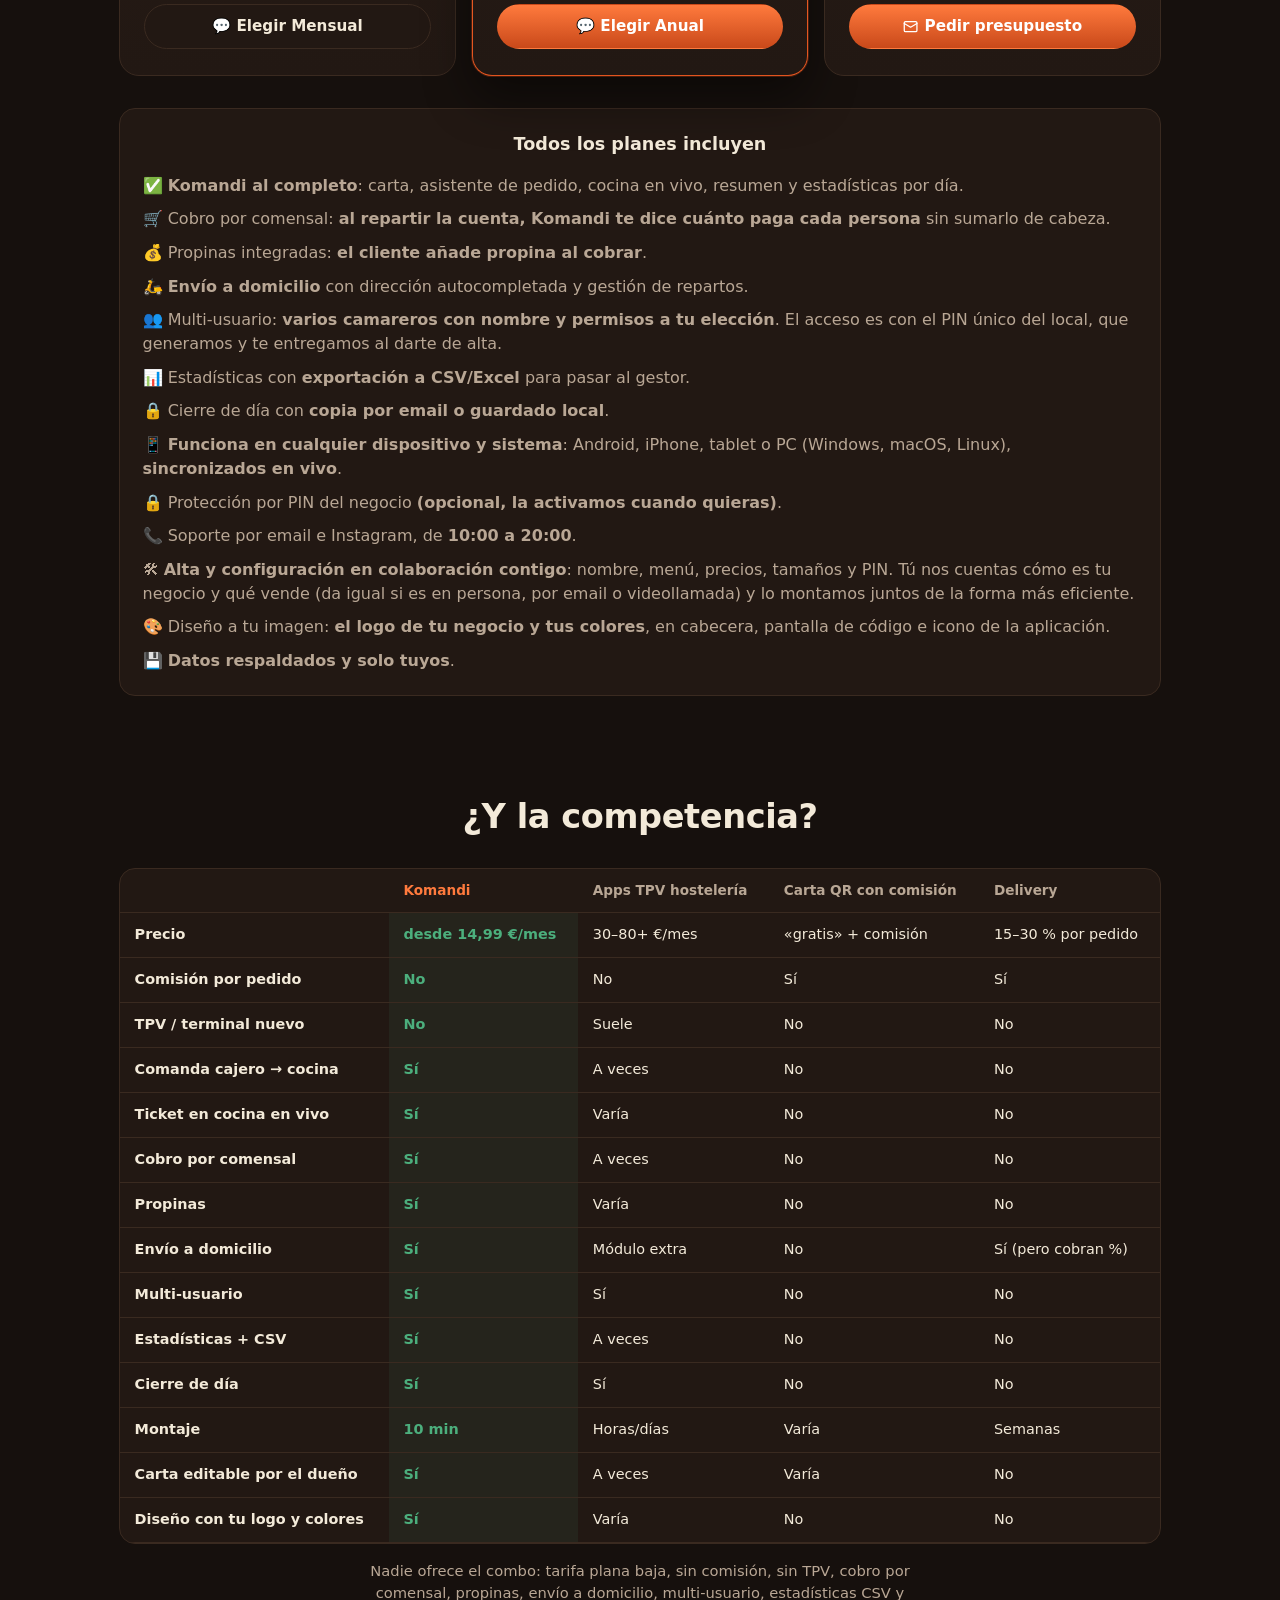
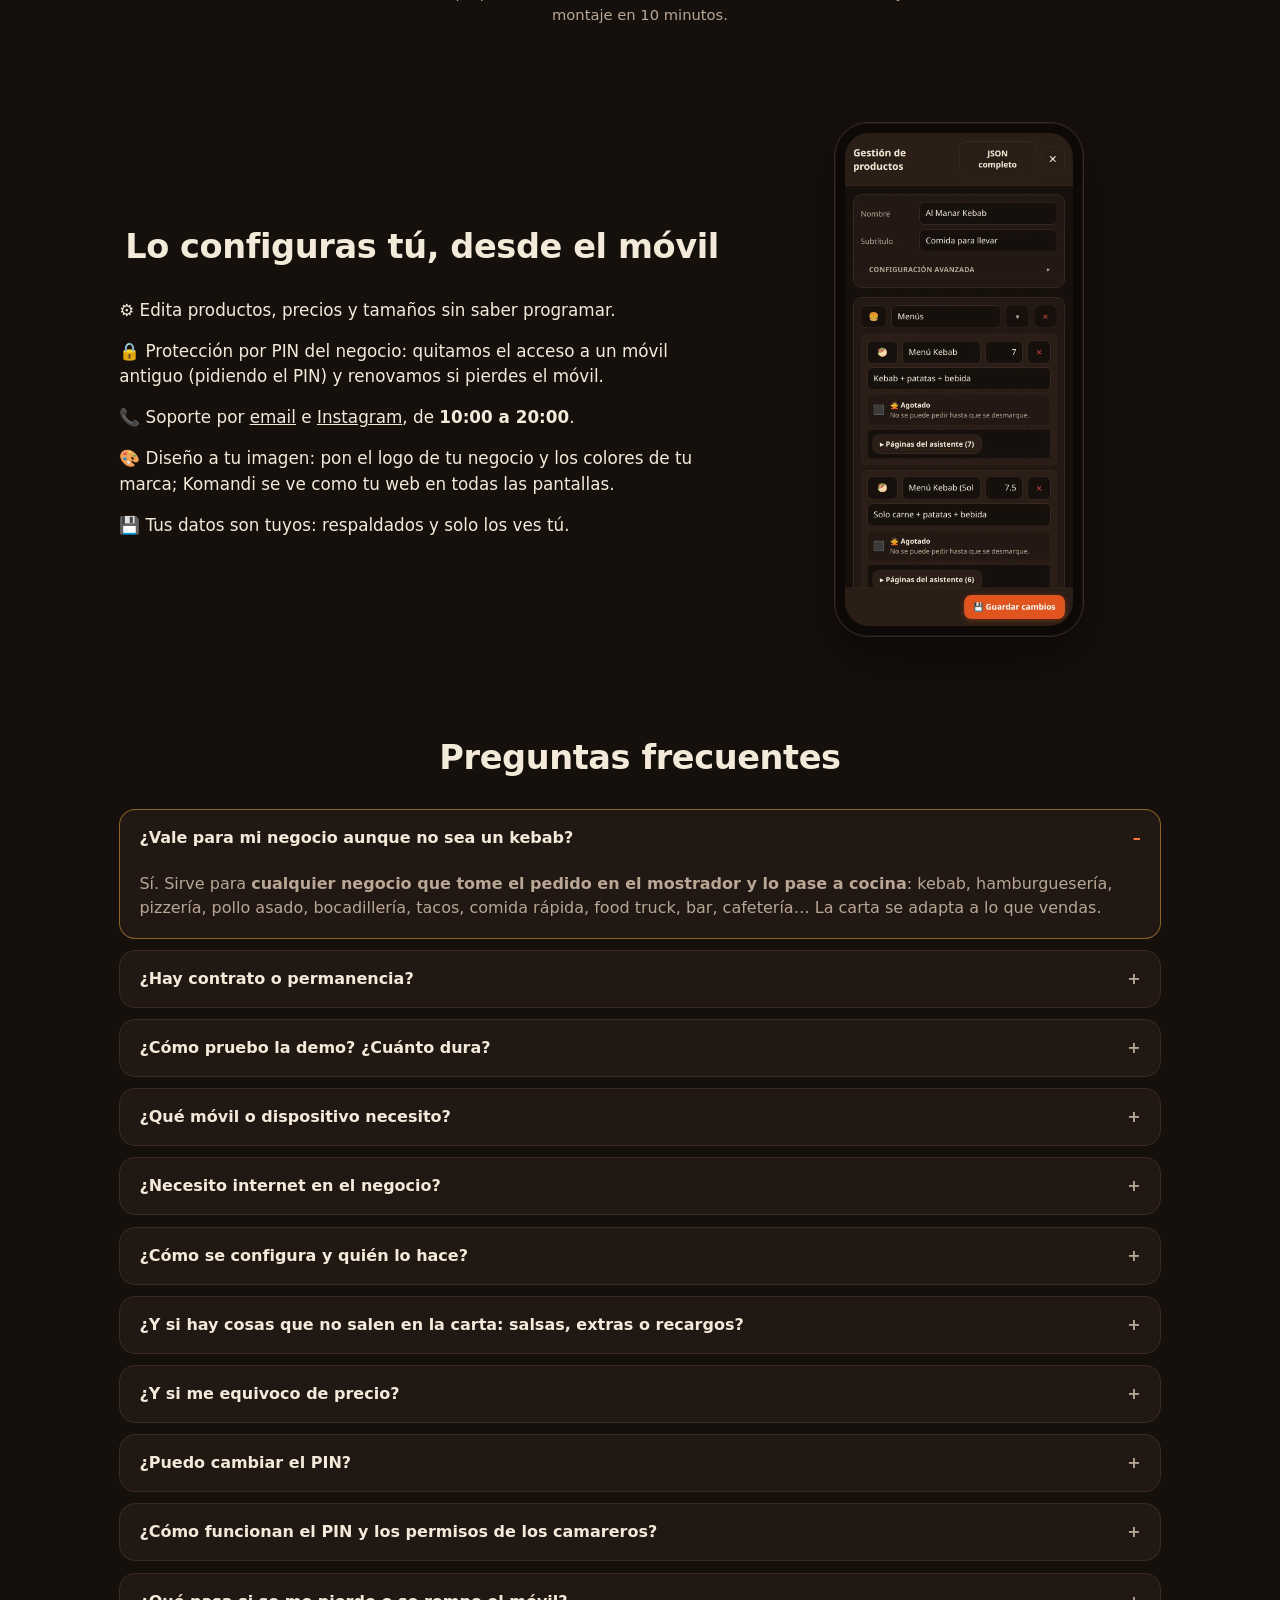
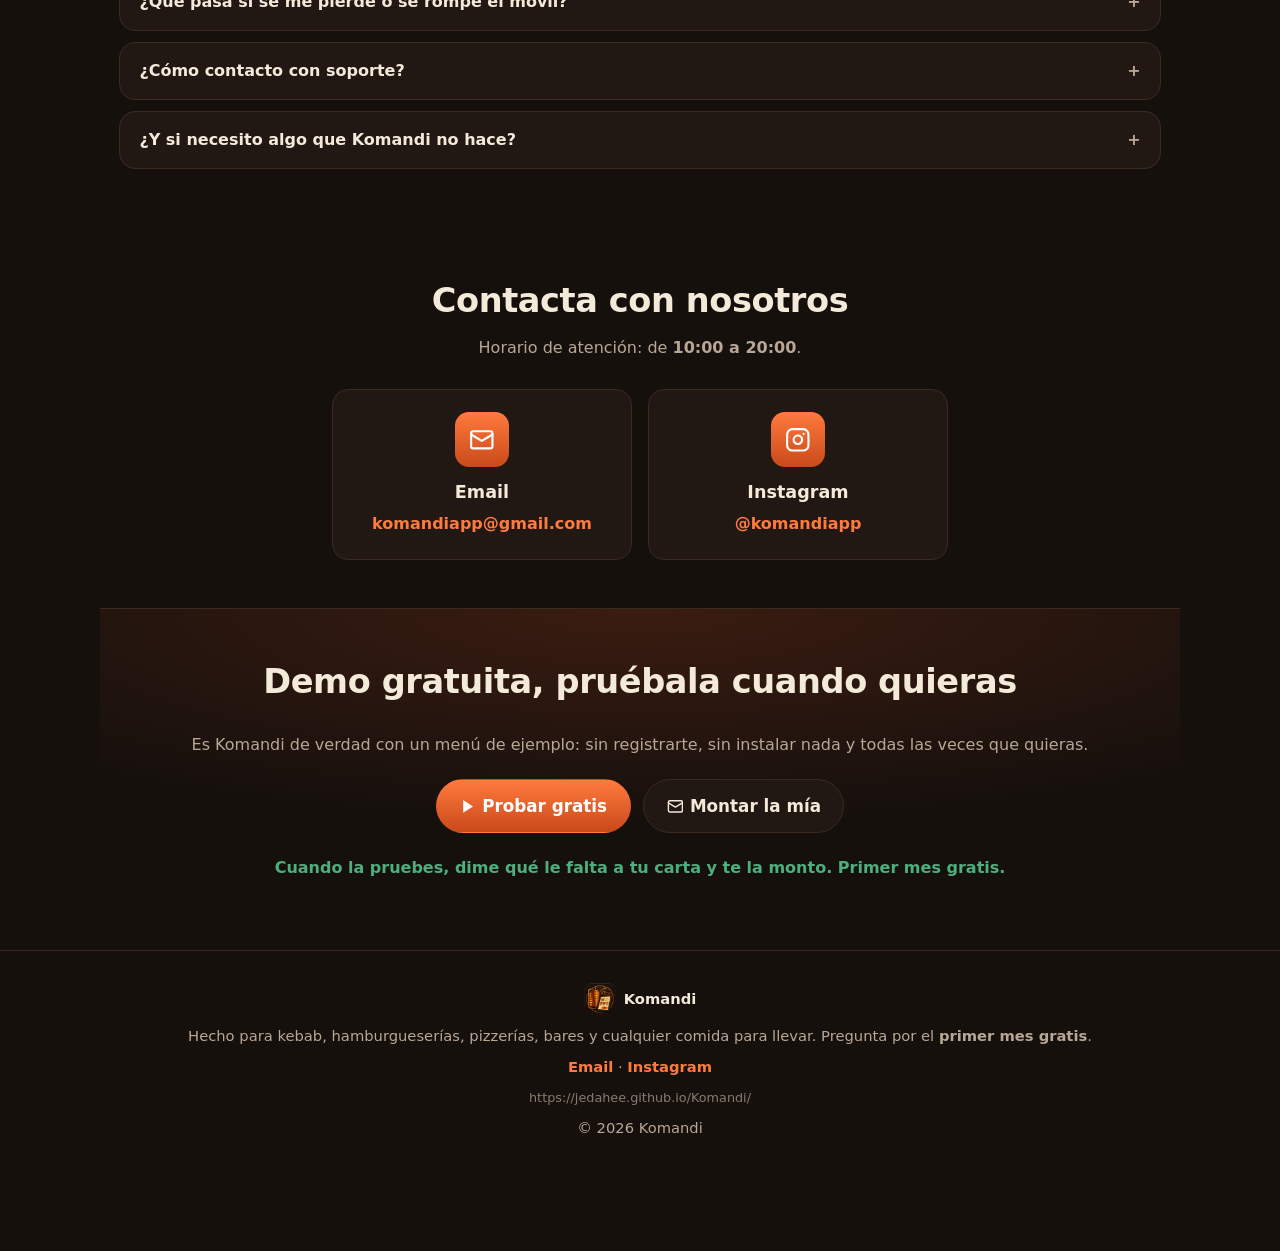
==== commit dab056c9: "chore(landing): quita la tarjeta 'Sonido de cocina' de la sección de características" ====
--- a/index.html
+++ b/index.html
@@ -413,16 +413,13 @@
       <h3>Editar la comanda desde donde estés</h3>
       <p>Si algo cambia —un error, una duda o falta un ingrediente—, editas la comanda al momento desde cualquier pantalla, sin cerrarla.</p>
     </article>
-    <article class="card feature-card reveal">
-      <div class="emoji">🔔</div>
-      <h3>Sonido de cocina</h3>
-      <p>Cuando llega una comanda nueva suena un aviso en cocina. Ningún ticket se queda esperando en silencio.</p>
-    </article>
-    <article class="card feature-card reveal">
+<article class="card feature-card reveal">
       <div class="emoji">🎨</div>
       <h3>Con tus colores y tu logo</h3>
       <p>Personaliza Komandi con el logo de tu negocio y los colores de tu marca: se ve como tu web en cabecera, cocina, pantalla de código e icono de la app.</p>
     </article>
+  </div>
+</section>
   </div>
 </section>
 
